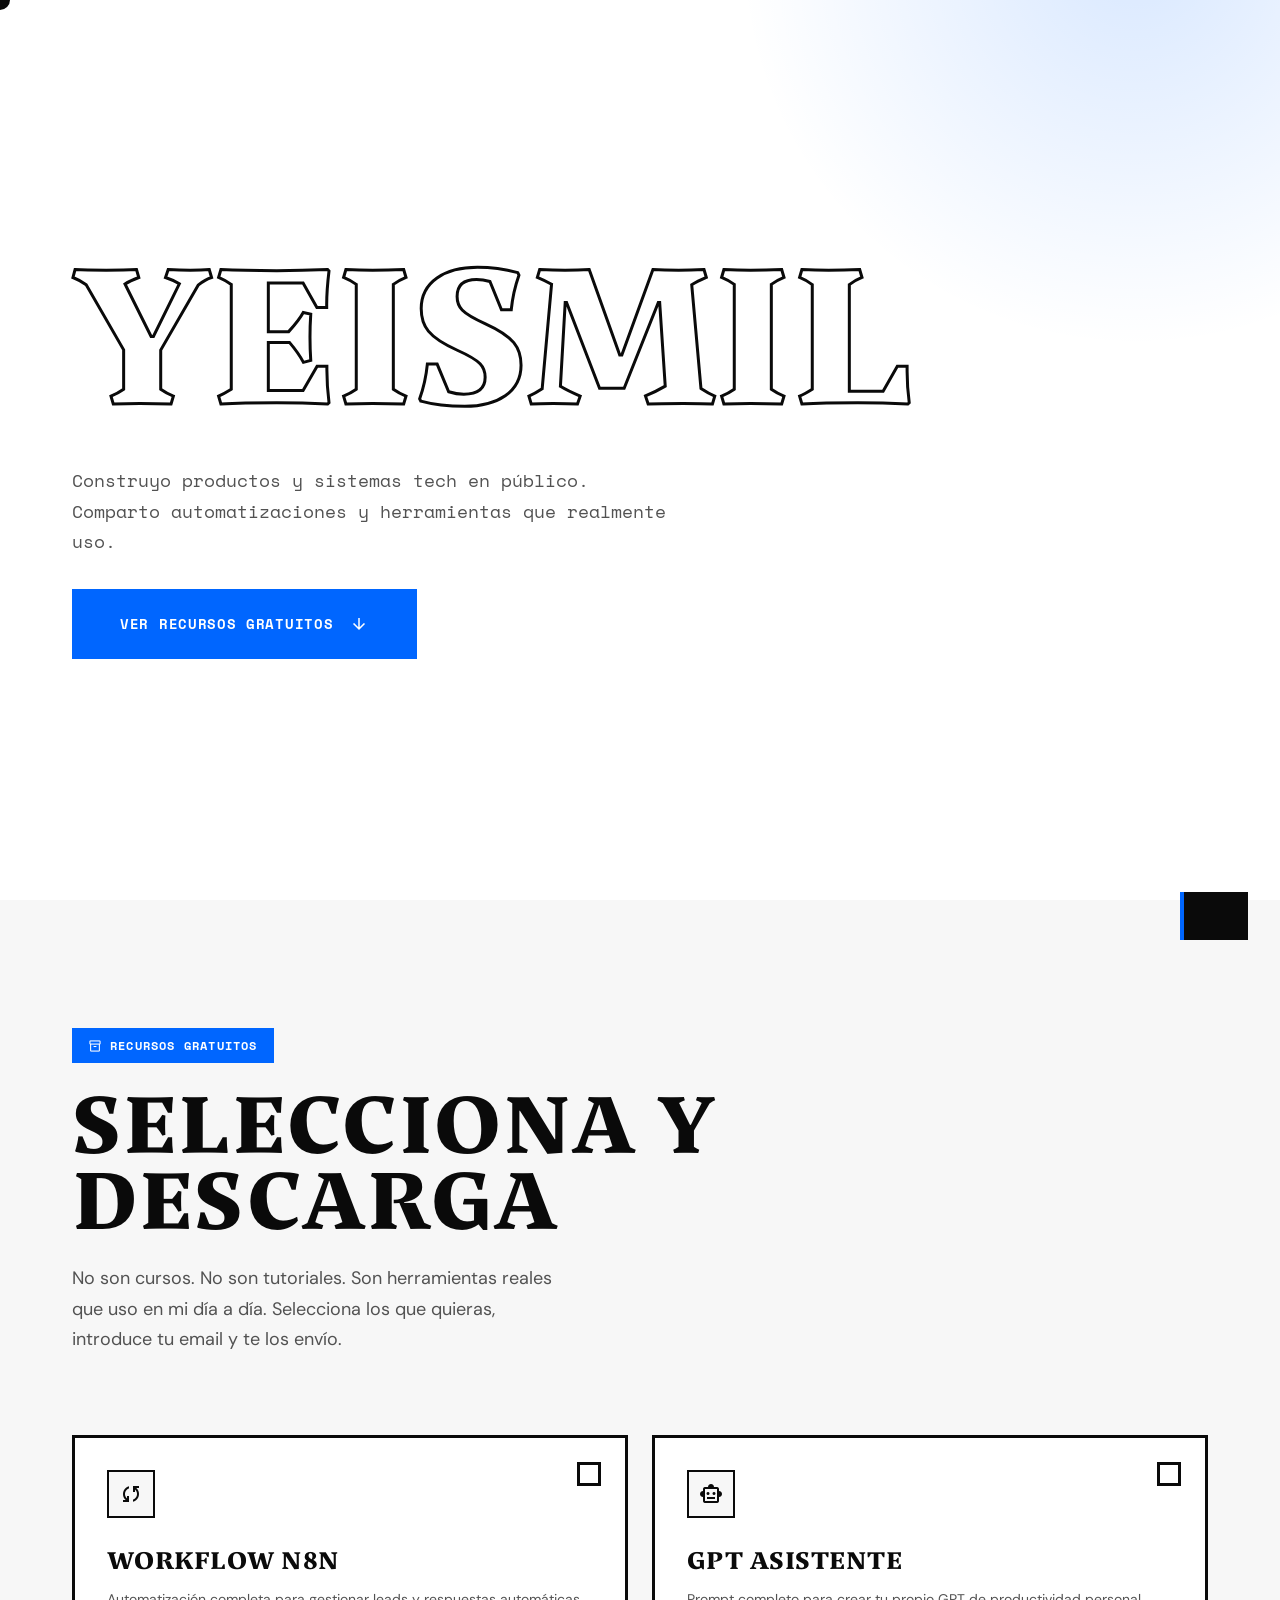
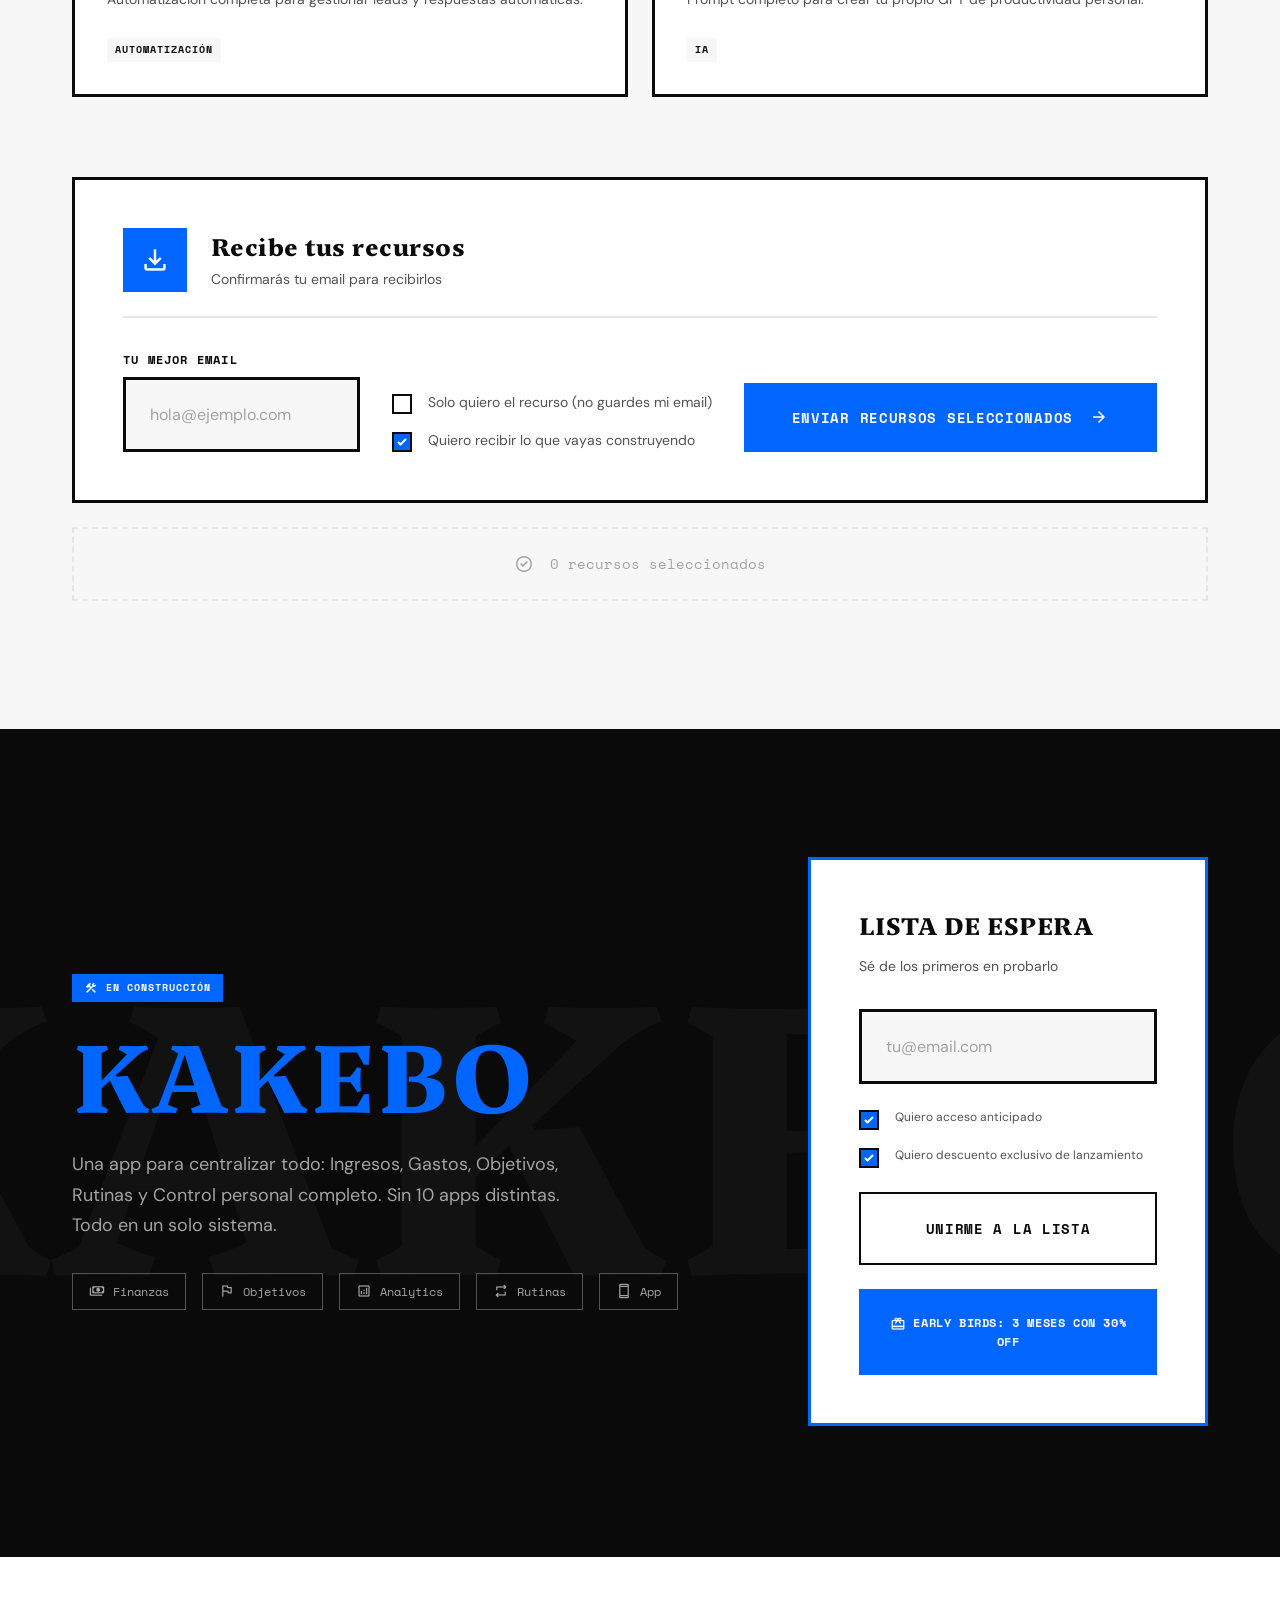
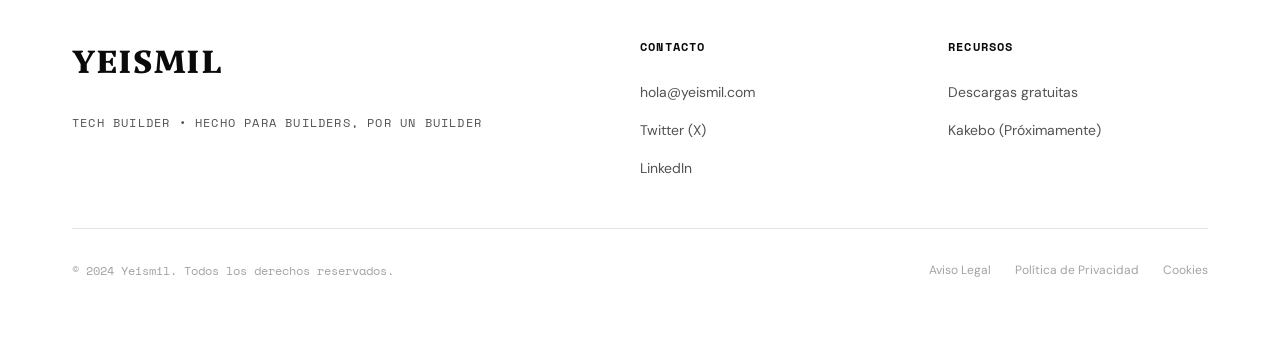
==== index.html @ dcdf9f1f "terminado?" ====
<!DOCTYPE html>
<html lang="es">
<head>
    <meta charset="UTF-8">
    <meta name="viewport" content="width=device-width, initial-scale=1.0">
    <meta name="description" content="YEISMIL - Tech Builder. Automatizaciones, herramientas y sistemas que realmente funcionan.">
    <meta name="author" content="Yeismil">
    
    <!-- Open Graph -->
    <meta property="og:title" content="YEISMIL | Tech Builder">
    <meta property="og:description" content="Construyo productos y sistemas tech en público. Recursos gratuitos y herramientas reales.">
    <meta property="og:type" content="website">
    
    <title>YEISMIL | Tech Builder</title>
    
    <!-- Favicon -->
    <link rel="icon" href="data:image/svg+xml,<svg xmlns='http://www.w3.org/2000/svg' viewBox='0 0 100 100'><text y='.9em' font-size='90'>⚡</text></svg>">
    
    <!-- Material Symbols -->
    <link rel="stylesheet" href="https://fonts.googleapis.com/css2?family=Material+Symbols+Outlined:opsz,wght,FILL,GRAD@20..48,100..700,0..1,-50..200">
    
    <!-- Styles -->
    <link rel="stylesheet" href="styles.css">
</head>
<body>
    <!-- Custom Cursor (Desktop only) -->
    <div class="cursor" id="cursor"></div>

    <main>
        <!-- ==========================================
             HERO SECTION
             ========================================== -->
        <section class="hero">
            <div class="container">
                <h1 class="title-outline">YEISMIL</h1>
                <p class="hero-subtitle">
                    Construyo productos y sistemas tech en público.<br>
                    Comparto automatizaciones y herramientas que realmente uso.
                </p>
                <a href="#recursos" class="btn-primary">
                    <span>Ver recursos gratuitos</span>
                    <span class="material-symbols-outlined">arrow_downward</span>
                </a>
            </div>
        </section>

        <!-- ==========================================
             RECURSOS + FORMULARIO UNIFICADO
             ========================================== -->
        <section class="resources-section" id="recursos">
            <div class="container">
                <header class="section-header">
                    <span class="section-tag">
                        <span class="material-symbols-outlined" style="font-size: 14px;">inventory_2</span>
                        Recursos gratuitos
                    </span>
                    <h2 class="section-title">SELECCIONA Y<br>DESCARGA</h2>
                    <p class="section-description">
                        No son cursos. No son tutoriales. Son herramientas reales que uso en mi día a día.
                        Selecciona los que quieras, introduce tu email y te los envío.
                    </p>
                </header>

                <!-- Formulario que envuelve todo -->
                <form id="main-form" action="TU_URL_SERVICIO_EMAIL" method="POST">
                    
                    <!-- Recursos seleccionados (hidden, se llena con JS) -->
                    <input type="hidden" name="selected_resources" id="selected-resources">

                    <!-- ==========================================
                         GRID DE RECURSOS
                         Para añadir un nuevo recurso, copia un resource-card
                         y cambia: data-resource-id, título, descripción y tag
                         ========================================== -->
                    <div class="resources-grid" id="resources-list">
                        
                        <!-- RECURSO 1: Automatización n8n -->
                        <article class="resource-card" data-resource-id="n8n-plantilla">
                            <div class="resource-checkbox">
                                <input type="checkbox" name="resource" value="n8n-plantilla" aria-label="Seleccionar Workflow n8n">
                            </div>
                            <div class="resource-icon">
                                <span class="material-symbols-outlined">sync</span>
                            </div>
                            <h3 class="resource-title">WORKFLOW N8N</h3>
                            <p class="resource-description">
                                Automatización completa para gestionar leads y respuestas automáticas.
                            </p>
                            <span class="resource-tag">Automatización</span>
                        </article>

                        <!-- RECURSO 2: GPT Personalizado -->
                        <article class="resource-card" data-resource-id="gpt-prompts">
                            <div class="resource-checkbox">
                                <input type="checkbox" name="resource" value="gpt-prompts" aria-label="Seleccionar GPT Asistente">
                            </div>
                            <div class="resource-icon">
                                <span class="material-symbols-outlined">smart_toy</span>
                            </div>
                            <h3 class="resource-title">GPT ASISTENTE</h3>
                            <p class="resource-description">
                                Prompt completo para crear tu propio GPT de productividad personal.
                            </p>
                            <span class="resource-tag">IA</span>
                        </article>

                        <!-- ==========================================
                             AÑADIR MÁS RECURSOS AQUÍ
                             Copia el bloque de arriba y cambia:
                             - data-resource-id (único)
                             - value del checkbox (igual que data-resource-id)
                             - Icono Material Symbols
                             - Título
                             - Descripción
                             - Tag
                             ========================================== -->

                    </div>

                    <!-- ==========================================
                         FORMULARIO DE EMAIL (integrado)
                         ========================================== -->
                    <div class="form-inline-container">
                        <div class="form-inline-box">
                            <div class="form-inline-header">
                                <span class="material-symbols-outlined">download</span>
                                <div>
                                    <h3 class="form-inline-title">Recibe tus recursos</h3>
                                    <p class="form-inline-subtitle">Confirmarás tu email para recibirlos</p>
                                </div>
                            </div>

                            <div class="form-inline-content">
                                <div class="form-inline-input-group">
                                    <label class="form-label" for="email">Tu mejor email</label>
                                    <input 
                                        type="email" 
                                        id="email" 
                                        name="email" 
                                        class="form-input" 
                                        placeholder="hola@ejemplo.com"
                                        required
                                        autocomplete="email"
                                    >
                                </div>

                                <div class="checkbox-group">
                                    <label class="checkbox-item">
                                        <input type="checkbox" name="only_resource" id="only-resource" value="true">
                                        <span>Solo quiero el recurso (no guardes mi email)</span>
                                    </label>
                                    <label class="checkbox-item">
                                        <input type="checkbox" name="subscribe_newsletter" id="subscribe-newsletter" value="true" checked>
                                        <span>Quiero recibir lo que vayas construyendo</span>
                                    </label>
                                </div>

                                <button type="submit" class="btn-primary" style="width: 100%;">
                                    <span>Enviar recursos seleccionados</span>
                                    <span class="material-symbols-outlined">arrow_forward</span>
                                </button>
                            </div>
                        </div>

                        <div class="selected-counter" id="selected-counter">
                            <span class="material-symbols-outlined">check_circle</span>
                            <span id="counter-text">0 recursos seleccionados</span>
                        </div>
                    </div>

                </form>
            </div>
        </section>

        <!-- ==========================================
             KAKEBO - LISTA DE ESPERA
             ========================================== -->
        <section class="kakebo-section" id="kakebo">
            <div class="container">
                <div class="kakebo-container">
                    <!-- Content -->
                    <div class="kakebo-content reveal">
                        <span class="kakebo-badge">
                            <span class="material-symbols-outlined" style="font-size: 14px;">construction</span>
                            En construcción
                        </span>
                        <h2 class="kakebo-title">KAKEBO</h2>
                        <p class="kakebo-description">
                            Una app para centralizar todo: Ingresos, Gastos, Objetivos, Rutinas 
                            y Control personal completo. Sin 10 apps distintas. Todo en un solo sistema.
                        </p>
                        <div class="kakebo-features">
                            <span class="feature-tag">
                                <span class="material-symbols-outlined">payments</span>
                                Finanzas
                            </span>
                            <span class="feature-tag">
                                <span class="material-symbols-outlined">flag</span>
                                Objetivos
                            </span>
                            <span class="feature-tag">
                                <span class="material-symbols-outlined">analytics</span>
                                Analytics
                            </span>
                            <span class="feature-tag">
                                <span class="material-symbols-outlined">repeat</span>
                                Rutinas
                            </span>
                            <span class="feature-tag">
                                <span class="material-symbols-outlined">smartphone</span>
                                App
                            </span>
                        </div>
                    </div>

                    <!-- Waitlist Form -->
                    <div class="kakebo-form-box reveal">
                        <h3 class="kakebo-form-title">LISTA DE ESPERA</h3>
                        <p class="kakebo-form-subtitle">
                            Sé de los primeros en probarlo
                        </p>

                        <form id="kakebo-form" action="TU_URL_SERVICIO_EMAIL" method="POST">
                            
                            <!-- Tag para identificar que es waitlist de Kakebo -->
                            <input type="hidden" name="source" value="kakebo_waitlist">
                            
                            <div class="form-group">
                                <input 
                                    type="email" 
                                    name="email" 
                                    class="form-input" 
                                    placeholder="tu@email.com"
                                    required
                                    autocomplete="email"
                                >
                            </div>

                            <div class="checkbox-group">
                                <label class="checkbox-item">
                                    <input type="checkbox" name="early_access" value="true" checked>
                                    <span style="font-size: 0.75rem;">Quiero acceso anticipado</span>
                                </label>
                                <label class="checkbox-item">
                                    <input type="checkbox" name="launch_discount" value="true" checked>
                                    <span style="font-size: 0.75rem;">Quiero descuento exclusivo de lanzamiento</span>
                                </label>
                            </div>

                            <button type="submit" class="btn-secondary" style="width: 100%;">
                                Unirme a la lista
                            </button>
                        </form>

                        <div class="kakebo-offer">
                            <p class="kakebo-offer-text">
                                <span class="material-symbols-outlined" style="font-size: 16px; vertical-align: middle;">redeem</span>
                                Early birds: 3 meses con 30% OFF
                            </p>
                        </div>
                    </div>
                </div>
            </div>
        </section>
    </main>

    <!-- ==========================================
         FOOTER
         ========================================== -->
    <footer class="footer" id="contacto">
        <div class="container">
            <div class="footer-content">
                <!-- Brand -->
                <div>
                    <p class="footer-brand">YEISMIL</p>
                    <p class="footer-tagline">Tech Builder • Hecho para builders, por un builder</p>
                </div>

                <!-- Links -->
                <div>
                    <p class="footer-title">Contacto</p>
                    <div class="footer-links">
                        <a href="mailto:hola@yeismil.com" class="footer-link">hola@yeismil.com</a>
                        <a href="https://twitter.com/yeismil" target="_blank" rel="noopener" class="footer-link">Twitter (X)</a>
                        <a href="https://linkedin.com/in/yeismil" target="_blank" rel="noopener" class="footer-link">LinkedIn</a>
                    </div>
                </div>

                <!-- Resources -->
                <div>
                    <p class="footer-title">Recursos</p>
                    <div class="footer-links">
                        <a href="#recursos" class="footer-link">Descargas gratuitas</a>
                        <a href="#kakebo" class="footer-link">Kakebo (Próximamente)</a>
                    </div>
                </div>
            </div>

            <div class="footer-bottom">
                <p class="footer-copyright">
                    © 2024 Yeismil. Todos los derechos reservados.
                </p>
                <div class="footer-legal">
                    <a href="/aviso-legal.html">Aviso Legal</a>
                    <a href="/privacidad.html">Política de Privacidad</a>
                    <a href="/cookies.html">Cookies</a>
                </div>
            </div>
        </div>
    </footer>

    <!-- Toast Notification -->
    <div class="toast" id="toast"></div>

    <!-- ==========================================
         JAVASCRIPT
         ========================================== -->
    <script>
        // ==========================================
        // CONFIGURACIÓN - CAMBIAR ESTOS VALORES
        // ==========================================
        const CONFIG = {
            API_ENDPOINT: 'https://yeismil-api.yeismil18.workers.dev',
            NEWSLETTER_LIST_ID: 3,
            KAKEBO_LIST_ID: 4,
            RESOURCES: {
                'n8n-plantilla': {
                    name: 'Plantilla n8n',
                    url: 'URL_DE_TU_ARCHIVO'
                },
                'gpt-prompts': {
                    name: 'Prompts GPT',
                    url: 'URL_DE_TU_ARCHIVO'
                }
            }
        };

        // ==========================================
        // Custom Cursor
        // ==========================================
        const cursor = document.getElementById('cursor');
        
        if (window.matchMedia('(hover: hover)').matches && cursor) {
            document.addEventListener('mousemove', (e) => {
                cursor.style.left = e.clientX + 'px';
                cursor.style.top = e.clientY + 'px';
            });

            document.querySelectorAll('a, button, input, .hoverable, .resource-card').forEach(el => {
                el.addEventListener('mouseenter', () => cursor.classList.add('hover'));
                el.addEventListener('mouseleave', () => cursor.classList.remove('hover'));
            });
        }

        // ==========================================
        // Scroll Reveal Animation
        // ==========================================
        const revealElements = document.querySelectorAll('.reveal');
        
        const revealOnScroll = () => {
            revealElements.forEach(el => {
                const elementTop = el.getBoundingClientRect().top;
                const windowHeight = window.innerHeight;
                
                if (elementTop < windowHeight - 100) {
                    el.classList.add('active');
                }
            });
        };

        window.addEventListener('scroll', revealOnScroll);
        window.addEventListener('load', revealOnScroll);

        // ==========================================
        // Resource Selection Logic
        // ==========================================
        const resourceCheckboxes = document.querySelectorAll('.resource-card input[type="checkbox"]');
        const selectedResourcesInput = document.getElementById('selected-resources');
        const counterText = document.getElementById('counter-text');
        const selectedCounter = document.getElementById('selected-counter');
        
        const updateSelectedResources = () => {
            const selected = [];
            resourceCheckboxes.forEach(cb => {
                const card = cb.closest('.resource-card');
                if (cb.checked) {
                    selected.push(cb.value);
                    card.classList.add('selected');
                } else {
                    card.classList.remove('selected');
                }
            });
            selectedResourcesInput.value = selected.join(',');
            
            const count = selected.length;
            counterText.textContent = count === 0 
                ? '0 recursos seleccionados' 
                : count === 1 
                    ? '1 recurso seleccionado' 
                    : `${count} recursos seleccionados`;
            
            if (count > 0) {
                selectedCounter.classList.add('active');
            } else {
                selectedCounter.classList.remove('active');
            }
        };

        resourceCheckboxes.forEach(cb => {
            cb.addEventListener('change', updateSelectedResources);
        });

        document.querySelectorAll('.resource-card').forEach(card => {
            card.addEventListener('click', (e) => {
                if (e.target.type === 'checkbox') return;
                const checkbox = card.querySelector('input[type="checkbox"]');
                checkbox.checked = !checkbox.checked;
                updateSelectedResources();
            });
        });

        // ==========================================
        // Form Subscription Logic
        // ==========================================
        const onlyResourceCheckbox = document.getElementById('only-resource');
        const subscribeCheckbox = document.getElementById('subscribe-newsletter');

        onlyResourceCheckbox?.addEventListener('change', () => {
            if (onlyResourceCheckbox.checked) {
                subscribeCheckbox.checked = false;
            }
        });

        subscribeCheckbox?.addEventListener('change', () => {
            if (subscribeCheckbox.checked) {
                onlyResourceCheckbox.checked = false;
            }
        });

        // ==========================================
        // Toast Notifications
        // ==========================================
        const toast = document.getElementById('toast');
        
        const showToast = (message, type = 'default') => {
            toast.textContent = message;
            toast.className = `toast ${type} show`;
            setTimeout(() => toast.classList.remove('show'), 4000);
        };

        // ==========================================
        // API Call Helper
        // ==========================================
        async function subscribeToBrevo(data) {
            const response = await fetch(CONFIG.API_ENDPOINT, {
                method: 'POST',
                headers: {
                    'Content-Type': 'application/json',
                },
                body: JSON.stringify(data)
            });
            
            if (!response.ok) {
                const error = await response.json();
                throw new Error(error.message || 'Error al suscribirse');
            }
            
            return response.json();
        }

        // ==========================================
        // Main Form Submission (Recursos)
        // ==========================================
        document.getElementById('main-form')?.addEventListener('submit', async (e) => {
            e.preventDefault();
            
            const form = e.target;
            const submitBtn = form.querySelector('button[type="submit"]');
            const email = form.querySelector('#email').value;
            const onlyResource = document.getElementById('only-resource').checked;
            const subscribeNewsletter = document.getElementById('subscribe-newsletter').checked;
            
            updateSelectedResources();
            
            if (!selectedResourcesInput.value) {
                showToast('Selecciona al menos un recurso', 'error');
                return;
            }

            submitBtn.classList.add('btn-loading');

            try {
                // Preparar datos de recursos seleccionados
                const selectedIds = selectedResourcesInput.value.split(',');
                const resources = selectedIds.map(id => ({
                    id,
                    name: CONFIG.RESOURCES[id]?.name || id,
                    url: CONFIG.RESOURCES[id]?.url || '#'
                }));

                // Enviar al backend
                await subscribeToBrevo({
                    email,
                    type: 'resources',
                    resources,
                    subscribeNewsletter: subscribeNewsletter && !onlyResource,
                    listId: subscribeNewsletter ? CONFIG.NEWSLETTER_LIST_ID : null
                });

                showToast('¡Revisa tu email para confirmar!', 'success');
                form.reset();
                document.querySelectorAll('.resource-card').forEach(c => c.classList.remove('selected'));
                updateSelectedResources();
                
            } catch (error) {
                console.error('Error:', error);
                showToast(error.message || 'Error al enviar. Inténtalo de nuevo.', 'error');
            } finally {
                submitBtn.classList.remove('btn-loading');
            }
        });

        // ==========================================
        // Kakebo Form Submission (Waitlist)
        // ==========================================
        document.getElementById('kakebo-form')?.addEventListener('submit', async (e) => {
            e.preventDefault();
            
            const form = e.target;
            const submitBtn = form.querySelector('button[type="submit"]');
            const email = form.querySelector('input[type="email"]').value;
            const earlyAccess = form.querySelector('[name="early_access"]').checked;
            const launchDiscount = form.querySelector('[name="launch_discount"]').checked;
            
            submitBtn.classList.add('btn-loading');

            try {
                await subscribeToBrevo({
                    email,
                    type: 'kakebo_waitlist',
                    listId: CONFIG.KAKEBO_LIST_ID,
                    attributes: {
                        EARLY_ACCESS: earlyAccess,
                        LAUNCH_DISCOUNT: launchDiscount
                    }
                });

                showToast('¡Estás en la lista! Te avisaremos.', 'success');
                form.reset();
                
            } catch (error) {
                console.error('Error:', error);
                showToast(error.message || 'Error al enviar. Inténtalo de nuevo.', 'error');
            } finally {
                submitBtn.classList.remove('btn-loading');
            }
        });

        // ==========================================
        // Smooth scroll for anchor links
        // ==========================================
        document.querySelectorAll('a[href^="#"]').forEach(anchor => {
            anchor.addEventListener('click', function (e) {
                e.preventDefault();
                const target = document.querySelector(this.getAttribute('href'));
                if (target) {
                    target.scrollIntoView({
                        behavior: 'smooth',
                        block: 'start'
                    });
                }
            });
        });
    </script>
</body>
</html>
---- styles.css ----
/* ============================================
   YEISMIL - Landing Page Styles
   Estilo: Brutalist Editorial con toques modernos
   ============================================ */

/* Google Fonts Import (para mono y body) */
@import url('https://fonts.googleapis.com/css2?family=Space+Mono:wght@400;700&family=DM+Sans:wght@400;500;600;700&display=swap');

/* Neco Font - Display */
@import url('neco.css');

/* ============================================
   CSS Variables
   ============================================ */
:root {
    /* Colors - Azul Eléctrico */
    --color-primary: #0066FF;
    --color-primary-dark: #0052CC;
    --color-primary-light: #3385FF;
    --color-black: #0a0a0a;
    --color-white: #ffffff;
    --color-gray-100: #f7f7f7;
    --color-gray-200: #e5e5e5;
    --color-gray-400: #a3a3a3;
    --color-gray-600: #525252;
    --color-gray-800: #262626;
    
    /* Typography */
    --font-display: 'Neco-Black', 'Neco-Variable', sans-serif;
    --font-mono: 'Space Mono', monospace;
    --font-body: 'DM Sans', sans-serif;
    
    /* Spacing - Mobile First */
    --space-xs: 0.5rem;
    --space-sm: 0.75rem;
    --space-md: 1rem;
    --space-lg: 1.5rem;
    --space-xl: 2rem;
    --space-2xl: 3rem;
    --space-3xl: 4rem;
    
    /* Transitions */
    --transition-fast: 150ms ease;
    --transition-base: 300ms cubic-bezier(0.4, 0, 0.2, 1);
    --transition-slow: 500ms cubic-bezier(0.4, 0, 0.2, 1);
}

/* Spacing aumentado en desktop */
@media (min-width: 768px) {
    :root {
        --space-sm: 1rem;
        --space-md: 1.5rem;
        --space-lg: 2rem;
        --space-xl: 3rem;
        --space-2xl: 5rem;
        --space-3xl: 8rem;
    }
}

/* ============================================
   Reset & Base
   ============================================ */
*, *::before, *::after {
    box-sizing: border-box;
    margin: 0;
    padding: 0;
}

html {
    scroll-behavior: smooth;
    font-size: 16px;
}

body {
    font-family: var(--font-body);
    background-color: var(--color-white);
    color: var(--color-black);
    line-height: 1.6;
    overflow-x: hidden;
    -webkit-font-smoothing: antialiased;
    -moz-osx-font-smoothing: grayscale;
}

::selection {
    background-color: var(--color-primary);
    color: var(--color-white);
}

a {
    color: inherit;
    text-decoration: none;
}

img {
    max-width: 100%;
    height: auto;
    display: block;
}

/* ============================================
   Utility Classes
   ============================================ */
.container {
    width: 100%;
    max-width: 1200px;
    margin: 0 auto;
    padding: 0 var(--space-md);
}

@media (min-width: 768px) {
    .container {
        padding: 0 var(--space-lg);
    }
}

.sr-only {
    position: absolute;
    width: 1px;
    height: 1px;
    padding: 0;
    margin: -1px;
    overflow: hidden;
    clip: rect(0, 0, 0, 0);
    border: 0;
}

/* ============================================
   Custom Cursor (Desktop only)
   ============================================ */
@media (hover: hover) and (min-width: 1024px) {
    body {
        cursor: none;
    }
    
    .cursor {
        position: fixed;
        width: 20px;
        height: 20px;
        background-color: var(--color-black);
        border-radius: 50%;
        pointer-events: none;
        z-index: 9999;
        transition: transform 0.1s ease, background-color 0.15s ease, width 0.15s ease, height 0.15s ease;
        transform: translate(-50%, -50%);
    }
    
    .cursor.hover {
        width: 40px;
        height: 40px;
        background-color: var(--color-primary);
        opacity: 0.8;
    }
    
    a, button, input, .hoverable, .resource-card {
        cursor: none;
    }
}

/* Ocultar cursor en móvil/tablet */
@media (hover: none), (max-width: 1023px) {
    .cursor {
        display: none !important;
    }
}

/* ============================================
   Animations Keyframes
   ============================================ */
@keyframes fadeInUp {
    from {
        opacity: 0;
        transform: translateY(30px);
    }
    to {
        opacity: 1;
        transform: translateY(0);
    }
}

@keyframes float {
    0%, 100% { transform: translateY(0); }
    50% { transform: translateY(-10px); }
}

@keyframes pulse {
    0%, 100% { opacity: 1; }
    50% { opacity: 0.6; }
}

@keyframes glitch {
    0%, 100% { transform: translate(0); }
    20% { transform: translate(-2px, 2px); }
    40% { transform: translate(-2px, -2px); }
    60% { transform: translate(2px, 2px); }
    80% { transform: translate(2px, -2px); }
}

@keyframes rotate {
    from { transform: rotate(0deg); }
    to { transform: rotate(360deg); }
}

/* ============================================
   Hero Section
   ============================================ */
.hero {
    min-height: 100vh;
    min-height: 100dvh;
    display: flex;
    flex-direction: column;
    justify-content: center;
    position: relative;
    padding: var(--space-xl) 0;
    overflow: hidden;
}

/* Background decorative elements */
.hero::before {
    content: '';
    position: absolute;
    top: -30%;
    right: -30%;
    width: 500px;
    height: 500px;
    background: radial-gradient(circle, var(--color-primary) 0%, transparent 70%);
    opacity: 0.1;
    animation: float 8s ease-in-out infinite;
    pointer-events: none;
}

@media (min-width: 768px) {
    .hero::before {
        top: -50%;
        right: -20%;
        width: 800px;
        height: 800px;
        opacity: 0.15;
    }
}


/* Outline Text Effect for Title */
.title-outline {
    font-family: var(--font-display);
    font-size: clamp(3rem, 15vw, 12rem);
    font-weight: 900;
    line-height: 1;
    letter-spacing: -0.02em;
    color: transparent;
    -webkit-text-stroke: 2px var(--color-black);
    text-stroke: 2px var(--color-black);
    position: relative;
    animation: fadeInUp 0.8s cubic-bezier(0.4, 0, 0.2, 1) forwards;
    transition: all var(--transition-slow);
}

@media (min-width: 768px) {
    .title-outline {
        -webkit-text-stroke-width: 3px;
    }
}

@media (hover: hover) {
    .title-outline:hover {
        -webkit-text-stroke-color: var(--color-primary);
        text-stroke-color: var(--color-primary);
    }
}

/* Subtitle */
.hero-subtitle {
    font-family: var(--font-mono);
    font-size: 0.875rem;
    color: var(--color-gray-600);
    margin-top: var(--space-lg);
    max-width: 100%;
    animation: fadeInUp 0.8s cubic-bezier(0.4, 0, 0.2, 1) 0.15s forwards;
    opacity: 0;
    line-height: 1.7;
}

@media (min-width: 768px) {
    .hero-subtitle {
        font-size: 1rem;
        max-width: 550px;
    }
}

@media (min-width: 1024px) {
    .hero-subtitle {
        font-size: 1.125rem;
        max-width: 600px;
    }
}

/* ============================================
   Buttons
   ============================================ */
.btn-primary {
    display: inline-flex;
    align-items: center;
    justify-content: center;
    gap: var(--space-sm);
    padding: var(--space-md) var(--space-lg);
    background-color: var(--color-primary);
    color: var(--color-white);
    font-family: var(--font-mono);
    font-size: 0.75rem;
    font-weight: 700;
    text-transform: uppercase;
    letter-spacing: 0.05em;
    border: none;
    position: relative;
    overflow: hidden;
    transition: all var(--transition-base);
    animation: fadeInUp 0.8s cubic-bezier(0.4, 0, 0.2, 1) 0.3s forwards;
    opacity: 0;
    margin-top: var(--space-lg);
    width: 100%;
    text-align: center;
}

@media (min-width: 480px) {
    .btn-primary {
        width: auto;
        padding: var(--space-md) var(--space-xl);
        font-size: 0.875rem;
    }
}

.btn-primary .material-symbols-outlined {
    font-size: 1.25rem;
    transition: transform var(--transition-base);
}

.btn-primary:hover .material-symbols-outlined {
    transform: translateY(3px);
}

.btn-primary:hover {
    background-color: var(--color-primary-dark);
    transform: translateY(-2px);
}

.btn-primary:active {
    transform: translateY(0) scale(0.98);
}

/* Secondary Button */
.btn-secondary {
    display: inline-flex;
    align-items: center;
    justify-content: center;
    gap: var(--space-xs);
    padding: var(--space-md) var(--space-lg);
    background-color: transparent;
    color: var(--color-black);
    font-family: var(--font-mono);
    font-size: 0.75rem;
    font-weight: 700;
    text-transform: uppercase;
    letter-spacing: 0.05em;
    border: 2px solid var(--color-black);
    position: relative;
    overflow: hidden;
    transition: all var(--transition-base);
    width: 100%;
}

@media (min-width: 480px) {
    .btn-secondary {
        font-size: 0.875rem;
    }
}

.btn-secondary:hover {
    background-color: var(--color-black);
    color: var(--color-white);
}

.btn-secondary:active {
    transform: scale(0.98);
}

/* ============================================
   Resources Section
   ============================================ */
.resources-section {
    padding: var(--space-2xl) 0;
    background-color: var(--color-gray-100);
    position: relative;
}

@media (min-width: 768px) {
    .resources-section {
        padding: var(--space-3xl) 0;
    }
}

.section-header {
    margin-bottom: var(--space-xl);
}

@media (min-width: 768px) {
    .section-header {
        margin-bottom: var(--space-2xl);
    }
}

.section-tag {
    display: inline-flex;
    align-items: center;
    gap: var(--space-xs);
    padding: 6px 12px;
    background-color: var(--color-primary);
    color: var(--color-white);
    font-family: var(--font-mono);
    font-size: 0.625rem;
    font-weight: 700;
    text-transform: uppercase;
    letter-spacing: 0.1em;
    margin-bottom: var(--space-md);
}

@media (min-width: 768px) {
    .section-tag {
        font-size: 0.75rem;
        padding: 8px 16px;
    }
}

.section-title {
    font-family: var(--font-display);
    font-size: clamp(2rem, 8vw, 5rem);
    line-height: 0.95;
    letter-spacing: 0.02em;
}

.section-description {
    font-family: var(--font-body);
    font-size: 0.9375rem;
    color: var(--color-gray-600);
    max-width: 100%;
    margin-top: var(--space-md);
    line-height: 1.7;
}

@media (min-width: 768px) {
    .section-description {
        font-size: 1.125rem;
        max-width: 500px;
    }
}

/* Resources Grid */
.resources-grid {
    display: grid;
    grid-template-columns: 1fr;
    gap: var(--space-md);
}

@media (min-width: 480px) {
    .resources-grid {
        grid-template-columns: repeat(2, 1fr);
    }
}

@media (min-width: 1024px) {
    .resources-grid {
        grid-template-columns: repeat(2, 1fr);
    }
}

/* Resource Card */
.resource-card {
    background-color: var(--color-white);
    border: 2px solid var(--color-black);
    padding: var(--space-lg);
    position: relative;
    transition: all var(--transition-base);
    cursor: pointer;
}

@media (min-width: 768px) {
    .resource-card {
        border-width: 3px;
    }
}

.resource-card::before {
    content: '';
    position: absolute;
    top: 6px;
    left: 6px;
    right: -6px;
    bottom: -6px;
    background-color: var(--color-primary);
    z-index: -1;
    transition: all var(--transition-base);
}

@media (min-width: 768px) {
    .resource-card::before {
        top: 8px;
        left: 8px;
        right: -8px;
        bottom: -8px;
    }
}

.resource-card:hover {
    transform: translate(-3px, -3px);
}

@media (min-width: 768px) {
    .resource-card:hover {
        transform: translate(-4px, -4px);
    }
    
    .resource-card:hover::before {
        top: 12px;
        left: 12px;
    }
}

.resource-icon {
    width: 40px;
    height: 40px;
    display: flex;
    align-items: center;
    justify-content: center;
    background-color: var(--color-gray-100);
    border: 2px solid var(--color-black);
    margin-bottom: var(--space-md);
    transition: all var(--transition-base);
}

@media (min-width: 768px) {
    .resource-icon {
        width: 48px;
        height: 48px;
    }
}

.resource-icon .material-symbols-outlined {
    font-size: 1.25rem;
    color: var(--color-black);
}

@media (min-width: 768px) {
    .resource-icon .material-symbols-outlined {
        font-size: 1.5rem;
    }
}

.resource-title {
    font-family: var(--font-display);
    font-size: 1.25rem;
    margin-bottom: var(--space-xs);
    letter-spacing: 0.02em;
}

@media (min-width: 768px) {
    .resource-title {
        font-size: 1.5rem;
    }
}

.resource-description {
    font-size: 0.8125rem;
    color: var(--color-gray-600);
    margin-bottom: var(--space-md);
    line-height: 1.6;
}

@media (min-width: 768px) {
    .resource-description {
        font-size: 0.875rem;
    }
}

.resource-tag {
    display: inline-block;
    padding: 4px 8px;
    background-color: var(--color-gray-100);
    font-family: var(--font-mono);
    font-size: 0.5625rem;
    font-weight: 700;
    text-transform: uppercase;
    letter-spacing: 0.1em;
}

@media (min-width: 768px) {
    .resource-tag {
        font-size: 0.625rem;
    }
}

.resource-checkbox {
    position: absolute;
    top: var(--space-sm);
    right: var(--space-sm);
}

@media (min-width: 768px) {
    .resource-checkbox {
        top: var(--space-md);
        right: var(--space-md);
    }
}

.resource-checkbox input[type="checkbox"] {
    width: 22px;
    height: 22px;
    appearance: none;
    background-color: var(--color-white);
    border: 2px solid var(--color-black);
    cursor: pointer;
    transition: all var(--transition-fast);
}

@media (min-width: 768px) {
    .resource-checkbox input[type="checkbox"] {
        width: 24px;
        height: 24px;
        border-width: 3px;
    }
}

.resource-checkbox input[type="checkbox"]:checked {
    background-color: var(--color-primary);
    background-image: url("data:image/svg+xml,%3csvg viewBox='0 0 16 16' fill='white' xmlns='http://www.w3.org/2000/svg'%3e%3cpath d='M12.207 4.793a1 1 0 010 1.414l-5 5a1 1 0 01-1.414 0l-2-2a1 1 0 011.414-1.414L6.5 9.086l4.293-4.293a1 1 0 011.414 0z'/%3e%3c/svg%3e");
}

/* Resource Card Selected State */
.resource-card.selected {
    border-color: var(--color-primary);
    transform: translate(-3px, -3px);
}

@media (min-width: 768px) {
    .resource-card.selected {
        transform: translate(-4px, -4px);
    }
}

.resource-card.selected::before {
    background-color: var(--color-black);
}

.resource-card.selected .resource-icon {
    background-color: var(--color-primary);
}

.resource-card.selected .resource-icon .material-symbols-outlined {
    color: var(--color-white);
}

/* ============================================
   Form Section (Integrado con recursos)
   ============================================ */
.form-inline-container {
    margin-top: var(--space-xl);
    display: flex;
    flex-direction: column;
    gap: var(--space-md);
}

@media (min-width: 768px) {
    .form-inline-container {
        margin-top: var(--space-2xl);
    }
}

.form-inline-box {
    background-color: var(--color-white);
    border: 2px solid var(--color-black);
    padding: var(--space-lg);
    position: relative;
}

@media (min-width: 768px) {
    .form-inline-box {
        border-width: 3px;
        padding: var(--space-xl);
    }
}

.form-inline-box::before {
    content: '';
    position: absolute;
    top: 6px;
    left: 6px;
    right: -6px;
    bottom: -6px;
    background-color: var(--color-primary);
    z-index: -1;
}

@media (min-width: 768px) {
    .form-inline-box::before {
        top: 8px;
        left: 8px;
        right: -8px;
        bottom: -8px;
    }
}

.form-inline-header {
    display: flex;
    align-items: center;
    gap: var(--space-md);
    margin-bottom: var(--space-lg);
    padding-bottom: var(--space-md);
    border-bottom: 2px solid var(--color-gray-200);
}

.form-inline-header > .material-symbols-outlined {
    font-size: 1.5rem;
    color: var(--color-white);
    background: var(--color-primary);
    padding: 10px;
    flex-shrink: 0;
}

@media (min-width: 768px) {
    .form-inline-header > .material-symbols-outlined {
        font-size: 2rem;
        padding: var(--space-sm);
    }
}

.form-inline-title {
    font-family: var(--font-display);
    font-size: 1.25rem;
    letter-spacing: 0.02em;
    margin: 0;
}

@media (min-width: 768px) {
    .form-inline-title {
        font-size: 1.5rem;
    }
}

.form-inline-subtitle {
    font-size: 0.75rem;
    color: var(--color-gray-600);
    margin: 0;
}

@media (min-width: 768px) {
    .form-inline-subtitle {
        font-size: 0.875rem;
    }
}

.form-inline-content {
    display: flex;
    flex-direction: column;
    gap: var(--space-md);
}

@media (min-width: 768px) {
    .form-inline-content {
        display: grid;
        grid-template-columns: 1fr auto auto;
        align-items: end;
        gap: var(--space-lg);
    }
    
    .form-inline-content .checkbox-group {
        margin: 0;
    }
    
    .form-inline-content .btn-primary {
        margin-top: 0;
        width: auto;
        white-space: nowrap;
        animation: none;
        opacity: 1;
    }
}

.form-inline-input-group {
    flex: 1;
}

/* Form Elements */
.form-group {
    margin-bottom: var(--space-md);
}

.form-label {
    display: block;
    font-family: var(--font-mono);
    font-size: 0.6875rem;
    font-weight: 700;
    text-transform: uppercase;
    letter-spacing: 0.1em;
    margin-bottom: var(--space-xs);
}

@media (min-width: 768px) {
    .form-label {
        font-size: 0.75rem;
    }
}

.form-input {
    width: 100%;
    padding: 14px var(--space-md);
    background-color: var(--color-gray-100);
    border: 2px solid var(--color-black);
    font-family: var(--font-body);
    font-size: 1rem;
    transition: all var(--transition-fast);
}

@media (min-width: 768px) {
    .form-input {
        padding: var(--space-md);
        border-width: 3px;
    }
}

.form-input:focus {
    outline: none;
    border-color: var(--color-primary);
    background-color: var(--color-white);
}

.form-input::placeholder {
    color: var(--color-gray-400);
}

/* Selected Counter */
.selected-counter {
    display: flex;
    align-items: center;
    justify-content: center;
    gap: var(--space-sm);
    padding: var(--space-md);
    background-color: var(--color-gray-100);
    border: 2px dashed var(--color-gray-200);
    font-family: var(--font-mono);
    font-size: 0.75rem;
    color: var(--color-gray-400);
    transition: all var(--transition-base);
}

@media (min-width: 768px) {
    .selected-counter {
        font-size: 0.875rem;
    }
}

.selected-counter.active {
    background-color: var(--color-primary);
    border-color: var(--color-primary);
    border-style: solid;
    color: var(--color-white);
}

.selected-counter .material-symbols-outlined {
    font-size: 1.125rem;
}

@media (min-width: 768px) {
    .selected-counter .material-symbols-outlined {
        font-size: 1.25rem;
    }
}

/* Custom Checkbox */
.checkbox-group {
    display: flex;
    flex-direction: column;
    gap: var(--space-sm);
    margin: var(--space-md) 0;
}

.checkbox-item {
    display: flex;
    align-items: flex-start;
    gap: var(--space-sm);
    cursor: pointer;
}

.checkbox-item input[type="checkbox"] {
    flex-shrink: 0;
    width: 18px;
    height: 18px;
    appearance: none;
    background-color: var(--color-white);
    border: 2px solid var(--color-black);
    cursor: pointer;
    transition: all var(--transition-fast);
    margin-top: 2px;
}

@media (min-width: 768px) {
    .checkbox-item input[type="checkbox"] {
        width: 20px;
        height: 20px;
    }
}

.checkbox-item input[type="checkbox"]:checked {
    background-color: var(--color-primary);
    background-image: url("data:image/svg+xml,%3csvg viewBox='0 0 16 16' fill='white' xmlns='http://www.w3.org/2000/svg'%3e%3cpath d='M12.207 4.793a1 1 0 010 1.414l-5 5a1 1 0 01-1.414 0l-2-2a1 1 0 011.414-1.414L6.5 9.086l4.293-4.293a1 1 0 011.414 0z'/%3e%3c/svg%3e");
}

.checkbox-item span {
    font-size: 0.8125rem;
    color: var(--color-gray-600);
    line-height: 1.5;
}

@media (min-width: 768px) {
    .checkbox-item span {
        font-size: 0.875rem;
    }
}

.checkbox-item:hover span {
    color: var(--color-black);
}

/* ============================================
   Kakebo Section
   ============================================ */
.kakebo-section {
    padding: var(--space-2xl) 0;
    background-color: var(--color-black);
    color: var(--color-white);
    position: relative;
    overflow: hidden;
}

@media (min-width: 768px) {
    .kakebo-section {
        padding: var(--space-3xl) 0;
    }
}

.kakebo-section::before {
    content: 'KAKEBO';
    position: absolute;
    top: 50%;
    left: 50%;
    transform: translate(-50%, -50%);
    font-family: var(--font-display);
    font-size: clamp(6rem, 30vw, 30rem);
    color: var(--color-gray-800);
    opacity: 0.3;
    pointer-events: none;
    white-space: nowrap;
}

.kakebo-container {
    display: flex;
    flex-direction: column;
    gap: var(--space-xl);
    position: relative;
    z-index: 1;
}

@media (min-width: 768px) {
    .kakebo-container {
        display: grid;
        grid-template-columns: 1fr 360px;
        gap: var(--space-2xl);
        align-items: center;
    }
}

@media (min-width: 1024px) {
    .kakebo-container {
        grid-template-columns: 1fr 400px;
    }
}

.kakebo-content {
    position: relative;
}

.kakebo-badge {
    display: inline-flex;
    align-items: center;
    gap: var(--space-xs);
    padding: 6px 12px;
    background-color: var(--color-primary);
    color: var(--color-white);
    font-family: var(--font-mono);
    font-size: 0.5625rem;
    font-weight: 700;
    text-transform: uppercase;
    letter-spacing: 0.1em;
    margin-bottom: var(--space-lg);
    animation: pulse 2s ease-in-out infinite;
}

@media (min-width: 768px) {
    .kakebo-badge {
        font-size: 0.625rem;
    }
}

.kakebo-title {
    font-family: var(--font-display);
    font-size: clamp(2.5rem, 10vw, 6rem);
    line-height: 0.95;
    letter-spacing: 0.02em;
    color: var(--color-primary);
    margin-bottom: var(--space-md);
}

.kakebo-description {
    font-size: 0.9375rem;
    color: var(--color-gray-400);
    max-width: 100%;
    margin-bottom: var(--space-lg);
    line-height: 1.7;
}

@media (min-width: 768px) {
    .kakebo-description {
        font-size: 1.125rem;
        max-width: 500px;
    }
}

.kakebo-features {
    display: flex;
    flex-wrap: wrap;
    gap: var(--space-xs);
}

@media (min-width: 768px) {
    .kakebo-features {
        gap: var(--space-sm);
    }
}

.feature-tag {
    display: inline-flex;
    align-items: center;
    gap: 4px;
    padding: 6px 10px;
    border: 1px solid var(--color-gray-600);
    font-family: var(--font-mono);
    font-size: 0.625rem;
    color: var(--color-gray-400);
}

@media (min-width: 768px) {
    .feature-tag {
        gap: var(--space-xs);
        padding: var(--space-xs) var(--space-sm);
        font-size: 0.75rem;
    }
}

.feature-tag .material-symbols-outlined {
    font-size: 0.875rem;
}

@media (min-width: 768px) {
    .feature-tag .material-symbols-outlined {
        font-size: 1rem;
    }
}

/* Kakebo Form */
.kakebo-form-box {
    background-color: var(--color-white);
    color: var(--color-black);
    border: 2px solid var(--color-primary);
    padding: var(--space-lg);
}

@media (min-width: 768px) {
    .kakebo-form-box {
        border-width: 3px;
        padding: var(--space-xl);
    }
}

.kakebo-form-title {
    font-family: var(--font-display);
    font-size: 1.25rem;
    margin-bottom: var(--space-xs);
    letter-spacing: 0.02em;
}

@media (min-width: 768px) {
    .kakebo-form-title {
        font-size: 1.5rem;
    }
}

.kakebo-form-subtitle {
    font-size: 0.8125rem;
    color: var(--color-gray-600);
    margin-bottom: var(--space-lg);
}

@media (min-width: 768px) {
    .kakebo-form-subtitle {
        font-size: 0.875rem;
    }
}

.kakebo-offer {
    background-color: var(--color-primary);
    padding: var(--space-md);
    margin-top: var(--space-md);
    text-align: center;
}

.kakebo-offer-text {
    font-family: var(--font-mono);
    font-size: 0.6875rem;
    font-weight: 700;
    text-transform: uppercase;
    letter-spacing: 0.05em;
    color: var(--color-white);
}

@media (min-width: 768px) {
    .kakebo-offer-text {
        font-size: 0.75rem;
    }
}

/* ============================================
   Footer
   ============================================ */
.footer {
    background-color: var(--color-white);
    border-top: 2px solid var(--color-black);
    padding: var(--space-xl) 0;
}

@media (min-width: 768px) {
    .footer {
        border-width: 3px;
        padding: var(--space-2xl) 0;
    }
}

.footer-content {
    display: flex;
    flex-direction: column;
    gap: var(--space-xl);
}

@media (min-width: 768px) {
    .footer-content {
        display: grid;
        grid-template-columns: 2fr 1fr 1fr;
        gap: var(--space-xl);
    }
}

.footer-brand {
    font-family: var(--font-display);
    font-size: 1.75rem;
    letter-spacing: 0.02em;
    margin-bottom: var(--space-sm);
}

@media (min-width: 768px) {
    .footer-brand {
        font-size: 2rem;
        margin-bottom: var(--space-md);
    }
}

.footer-tagline {
    font-family: var(--font-mono);
    font-size: 0.6875rem;
    color: var(--color-gray-600);
    text-transform: uppercase;
    letter-spacing: 0.1em;
}

@media (min-width: 768px) {
    .footer-tagline {
        font-size: 0.75rem;
    }
}

.footer-title {
    font-family: var(--font-mono);
    font-size: 0.6875rem;
    font-weight: 700;
    text-transform: uppercase;
    letter-spacing: 0.1em;
    margin-bottom: var(--space-md);
}

@media (min-width: 768px) {
    .footer-title {
        font-size: 0.75rem;
    }
}

.footer-links {
    display: flex;
    flex-direction: column;
    gap: var(--space-sm);
}

.footer-link {
    font-size: 0.875rem;
    color: var(--color-gray-600);
    transition: color var(--transition-fast);
}

.footer-link:hover {
    color: var(--color-primary);
}

.footer-bottom {
    margin-top: var(--space-xl);
    padding-top: var(--space-lg);
    border-top: 1px solid var(--color-gray-200);
    display: flex;
    flex-direction: column;
    gap: var(--space-md);
}

@media (min-width: 768px) {
    .footer-bottom {
        flex-direction: row;
        justify-content: space-between;
        align-items: center;
    }
}

.footer-copyright {
    font-family: var(--font-mono);
    font-size: 0.6875rem;
    color: var(--color-gray-400);
}

@media (min-width: 768px) {
    .footer-copyright {
        font-size: 0.75rem;
    }
}

.footer-legal {
    display: flex;
    flex-wrap: wrap;
    gap: var(--space-md);
}

.footer-legal a {
    font-size: 0.6875rem;
    color: var(--color-gray-400);
    transition: color var(--transition-fast);
}

@media (min-width: 768px) {
    .footer-legal a {
        font-size: 0.75rem;
    }
}

.footer-legal a:hover {
    color: var(--color-black);
    text-decoration: underline;
}

/* ============================================
   Toast / Notification
   ============================================ */
.toast {
    position: fixed;
    bottom: var(--space-md);
    left: var(--space-md);
    right: var(--space-md);
    padding: var(--space-md);
    background-color: var(--color-black);
    color: var(--color-white);
    font-family: var(--font-mono);
    font-size: 0.8125rem;
    border-left: 4px solid var(--color-primary);
    transform: translateY(150%);
    transition: transform var(--transition-base);
    z-index: 1000;
}

@media (min-width: 768px) {
    .toast {
        left: auto;
        bottom: var(--space-lg);
        right: var(--space-lg);
        max-width: 400px;
        padding: var(--space-md) var(--space-lg);
        font-size: 0.875rem;
    }
}

.toast.show {
    transform: translateY(0);
}

.toast.success {
    border-left-color: #22c55e;
}

.toast.error {
    border-left-color: #ef4444;
}

/* ============================================
   Loading States
   ============================================ */
.btn-loading {
    position: relative;
    color: transparent !important;
    pointer-events: none;
}

.btn-loading::after {
    content: '';
    position: absolute;
    top: 50%;
    left: 50%;
    width: 18px;
    height: 18px;
    margin: -9px 0 0 -9px;
    border: 2px solid var(--color-white);
    border-top-color: transparent;
    border-radius: 50%;
    animation: rotate 0.8s linear infinite;
}

@media (min-width: 768px) {
    .btn-loading::after {
        width: 20px;
        height: 20px;
        margin: -10px 0 0 -10px;
    }
}

/* ============================================
   Scroll Reveal Animation
   ============================================ */
.reveal {
    opacity: 0;
    transform: translateY(20px);
    transition: all 0.6s cubic-bezier(0.4, 0, 0.2, 1);
}

@media (min-width: 768px) {
    .reveal {
        transform: translateY(30px);
        transition-duration: 0.8s;
    }
}

.reveal.active {
    opacity: 1;
    transform: translateY(0);
}

/* ============================================
   Print Styles
   ============================================ */
@media print {
    .cursor,
    .toast {
        display: none !important;
    }
    
    body {
        color: black;
        background: white;
    }
    
    .hero::before,
    .hero::after,
    .kakebo-section::before {
        display: none;
    }
}
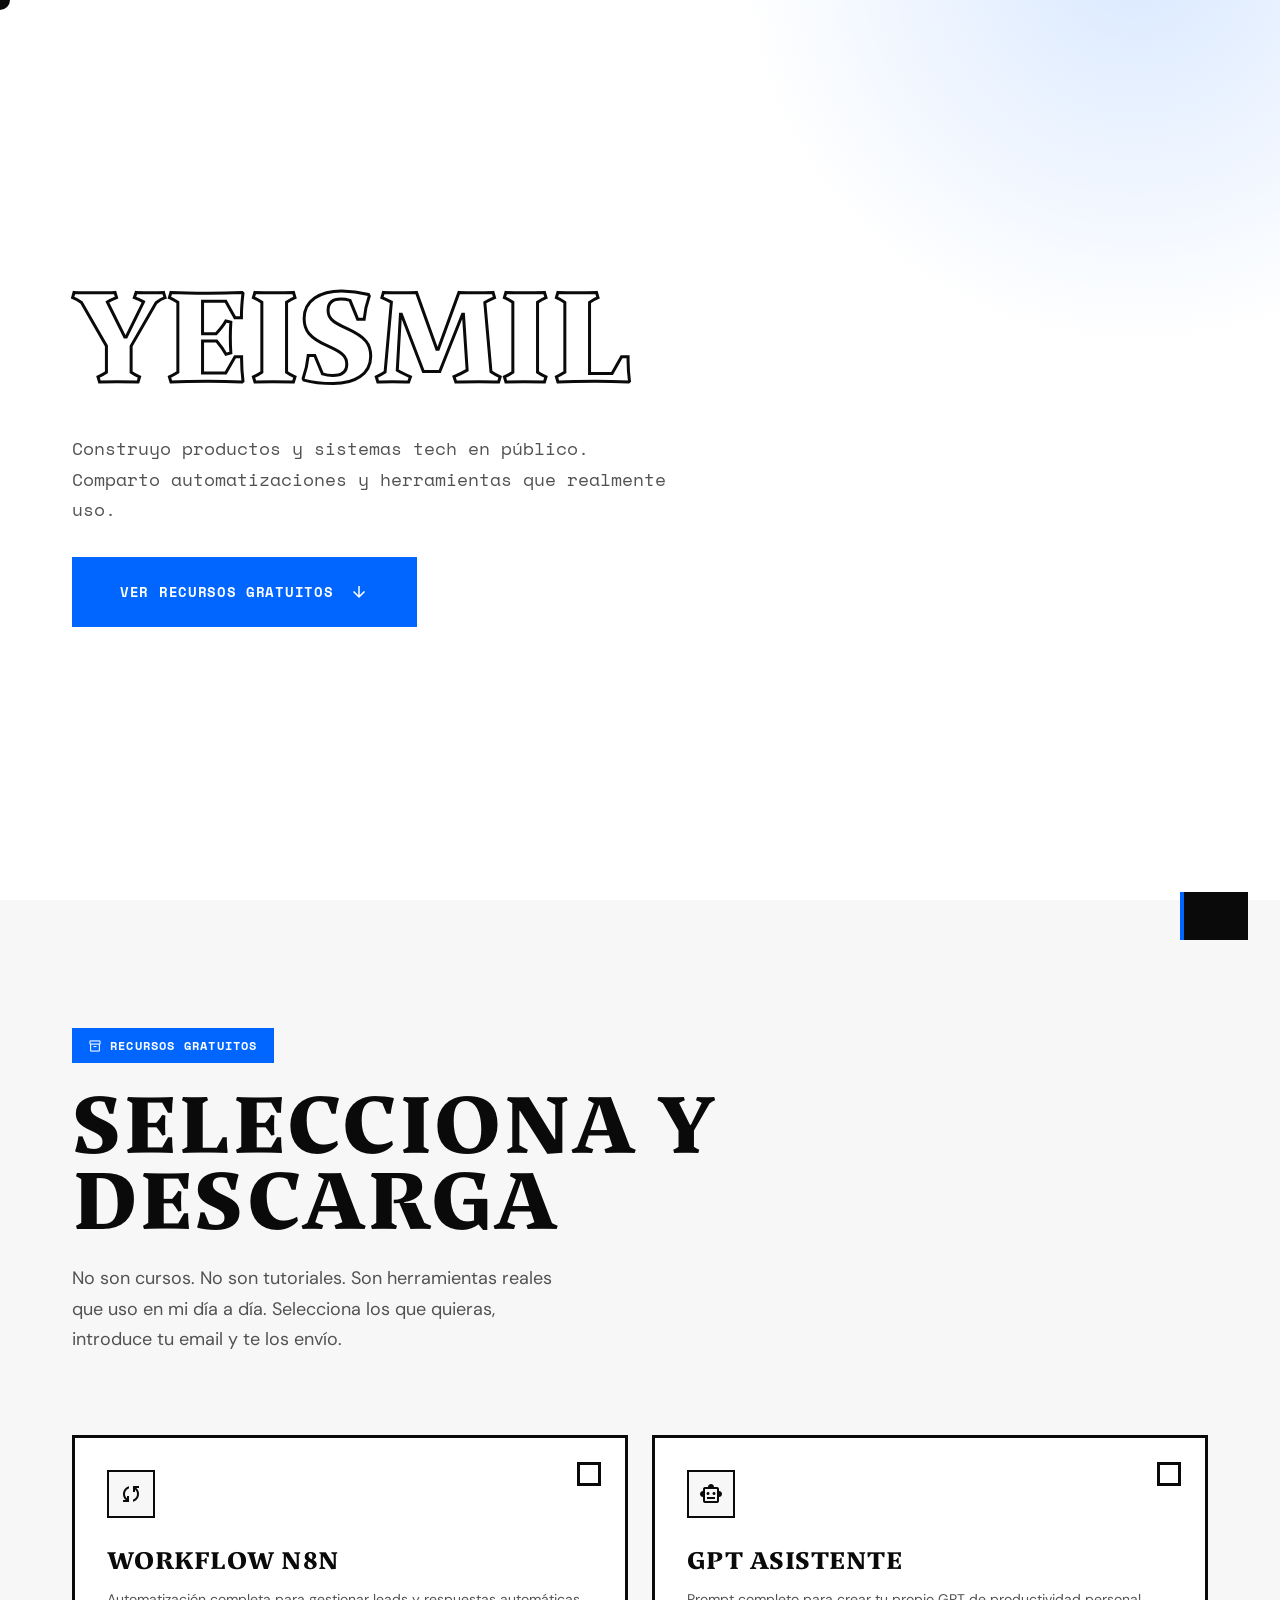
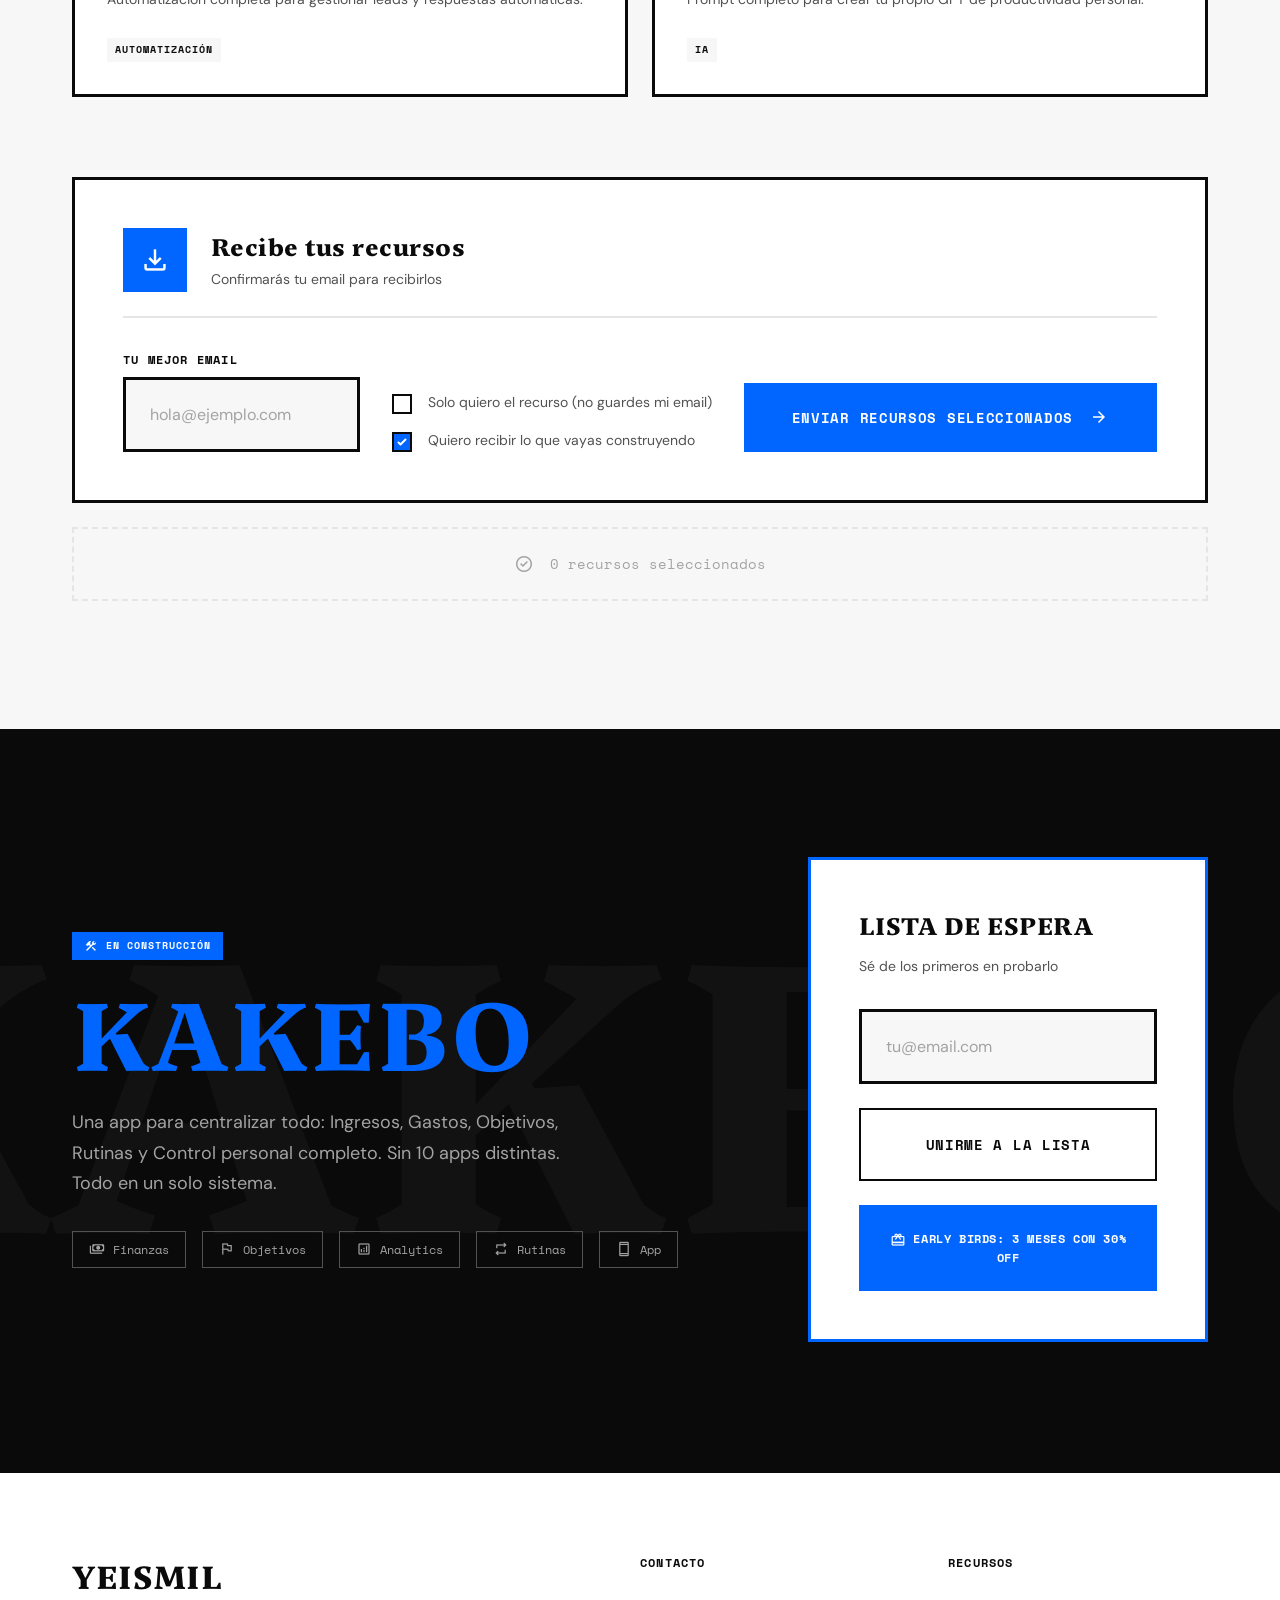
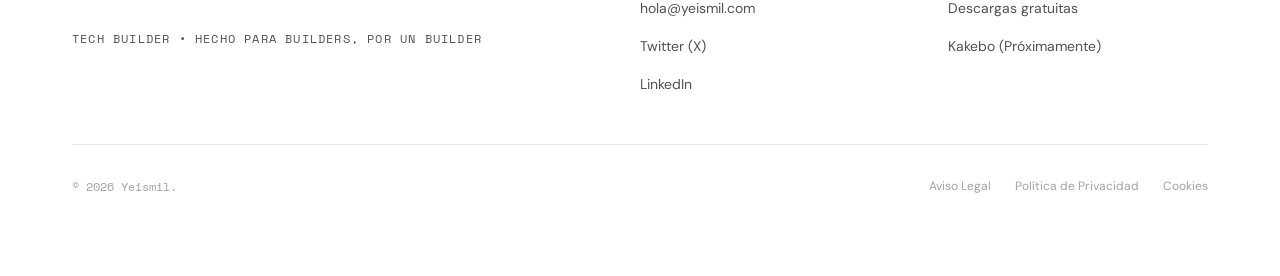
==== commit 7e74e6d3: "actualizando datos y añadiendo el json de la automatización" ====
--- a/index.html
+++ b/index.html
@@ -236,17 +236,6 @@
                                 >
                             </div>
 
-                            <div class="checkbox-group">
-                                <label class="checkbox-item">
-                                    <input type="checkbox" name="early_access" value="true" checked>
-                                    <span style="font-size: 0.75rem;">Quiero acceso anticipado</span>
-                                </label>
-                                <label class="checkbox-item">
-                                    <input type="checkbox" name="launch_discount" value="true" checked>
-                                    <span style="font-size: 0.75rem;">Quiero descuento exclusivo de lanzamiento</span>
-                                </label>
-                            </div>
-
                             <button type="submit" class="btn-secondary" style="width: 100%;">
                                 Unirme a la lista
                             </button>
@@ -281,8 +270,8 @@
                     <p class="footer-title">Contacto</p>
                     <div class="footer-links">
                         <a href="mailto:hola@yeismil.com" class="footer-link">hola@yeismil.com</a>
-                        <a href="https://twitter.com/yeismil" target="_blank" rel="noopener" class="footer-link">Twitter (X)</a>
-                        <a href="https://linkedin.com/in/yeismil" target="_blank" rel="noopener" class="footer-link">LinkedIn</a>
+                        <a href="https://x.com/YeismilR" target="_blank" rel="noopener" class="footer-link">Twitter (X)</a>
+                        <a href="https://www.linkedin.com/in/yeismildelrosario/" target="_blank" rel="noopener" class="footer-link">LinkedIn</a>
                     </div>
                 </div>
 
@@ -298,7 +287,7 @@
 
             <div class="footer-bottom">
                 <p class="footer-copyright">
-                    © 2024 Yeismil. Todos los derechos reservados.
+                    © 2026 Yeismil.
                 </p>
                 <div class="footer-legal">
                     <a href="/aviso-legal.html">Aviso Legal</a>
@@ -326,11 +315,11 @@
             RESOURCES: {
                 'n8n-plantilla': {
                     name: 'Plantilla n8n',
-                    url: 'URL_DE_TU_ARCHIVO'
+                    url: 'https://yeismil.vercel.app/recursos/workflow-n8n.json'
                 },
                 'gpt-prompts': {
                     name: 'Prompts GPT',
-                    url: 'URL_DE_TU_ARCHIVO'
+                    url: 'https://chatgpt.com/g/g-6842a67b87b88191b9051bd3d7125c7d-sello-de-realidad'
                 }
             }
         };
@@ -529,19 +518,16 @@
             const form = e.target;
             const submitBtn = form.querySelector('button[type="submit"]');
             const email = form.querySelector('input[type="email"]').value;
-            const earlyAccess = form.querySelector('[name="early_access"]').checked;
-            const launchDiscount = form.querySelector('[name="launch_discount"]').checked;
-            
+
             submitBtn.classList.add('btn-loading');
 
             try {
                 await subscribeToBrevo({
                     email,
-                    type: 'kakebo_waitlist',
+                    type: 'waitlist',
                     listId: CONFIG.KAKEBO_LIST_ID,
                     attributes: {
-                        EARLY_ACCESS: earlyAccess,
-                        LAUNCH_DISCOUNT: launchDiscount
+                        EARLY_BIRD: true
                     }
                 });
 
--- a/styles.css
+++ b/styles.css
@@ -214,6 +214,13 @@
     overflow: hidden;
 }
 
+@media (min-width: 768px) and (max-width: 1023px) {
+    .hero {
+        min-height: 55vh;
+        min-height: 55dvh;
+    }
+}
+
 /* Background decorative elements */
 .hero::before {
     content: '';
@@ -242,7 +249,7 @@
 /* Outline Text Effect for Title */
 .title-outline {
     font-family: var(--font-display);
-    font-size: clamp(3rem, 15vw, 12rem);
+    font-size: clamp(3rem, 10vw, 12rem);
     font-weight: 900;
     line-height: 1;
     letter-spacing: -0.02em;
@@ -761,18 +768,18 @@
     gap: var(--space-md);
 }
 
-@media (min-width: 768px) {
+@media (min-width: 1024px) {
     .form-inline-content {
         display: grid;
         grid-template-columns: 1fr auto auto;
         align-items: end;
         gap: var(--space-lg);
     }
-    
+
     .form-inline-content .checkbox-group {
         margin: 0;
     }
-    
+
     .form-inline-content .btn-primary {
         margin-top: 0;
         width: auto;
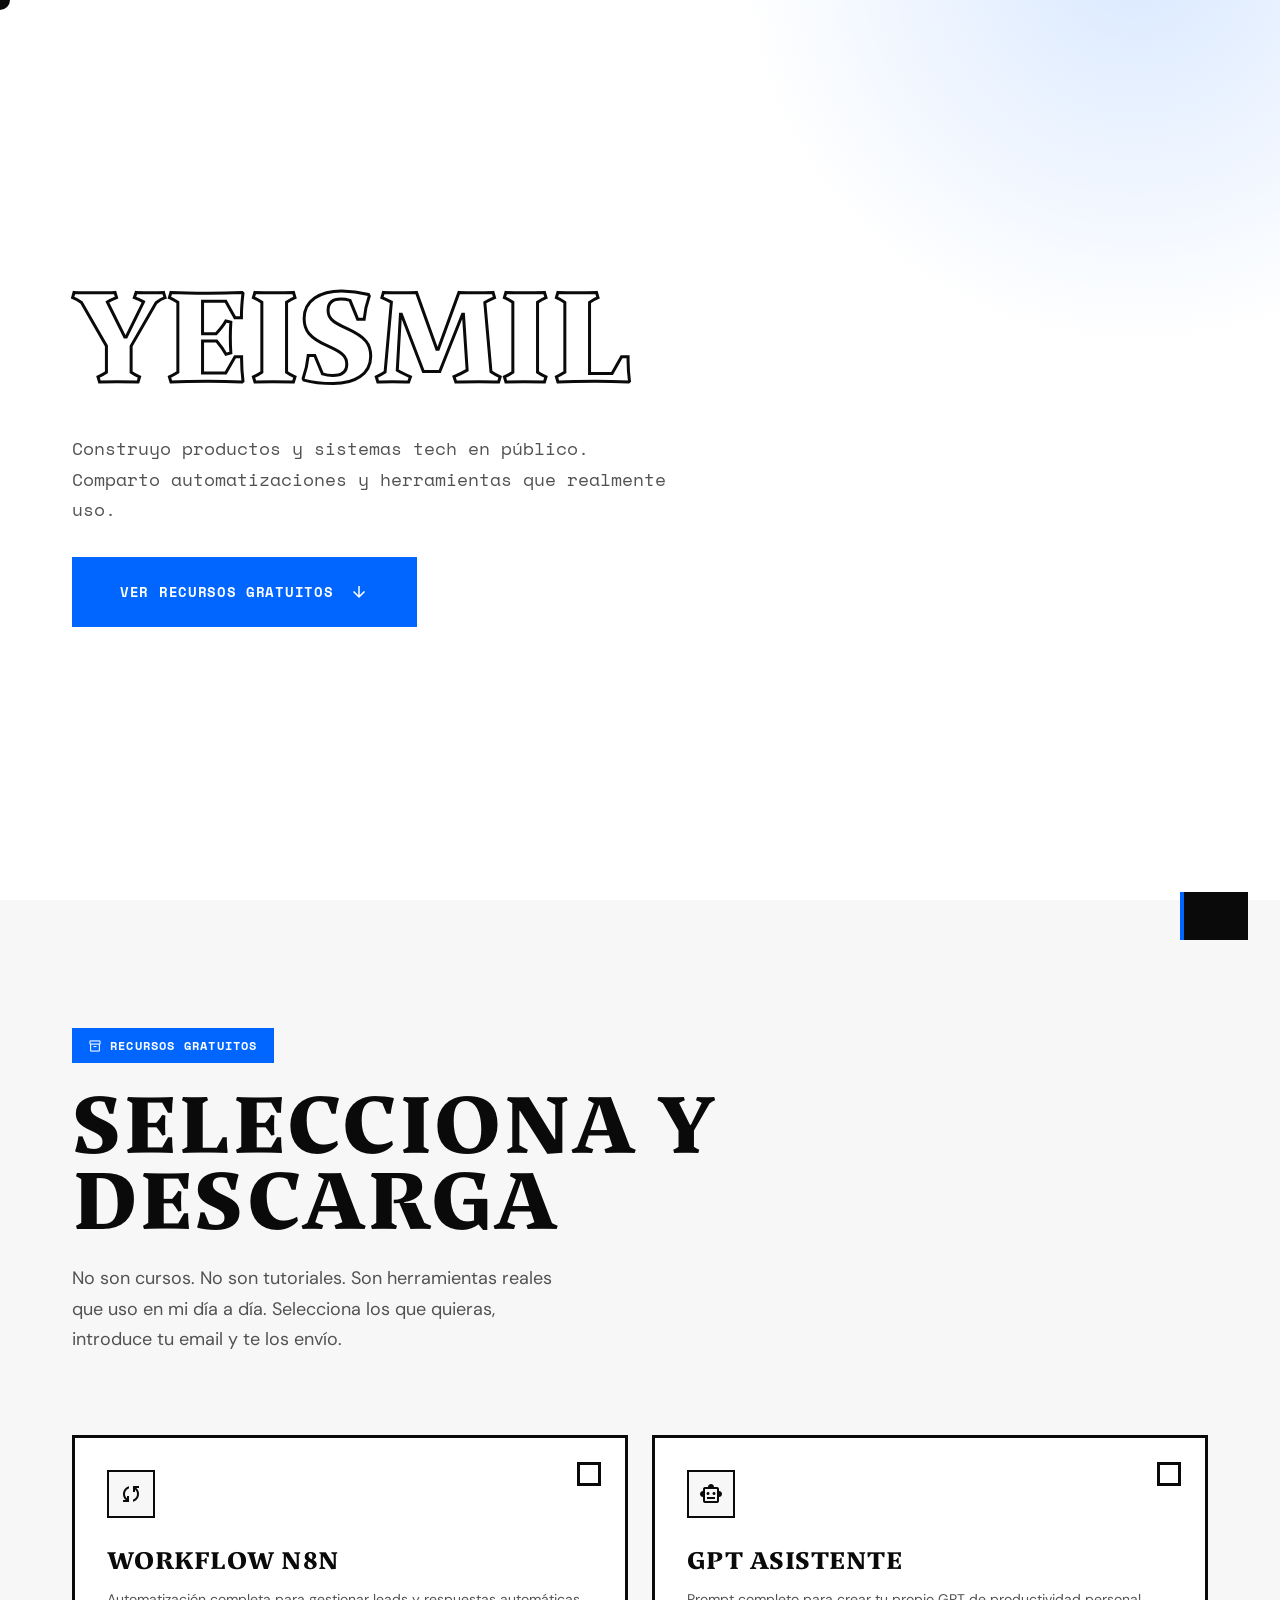
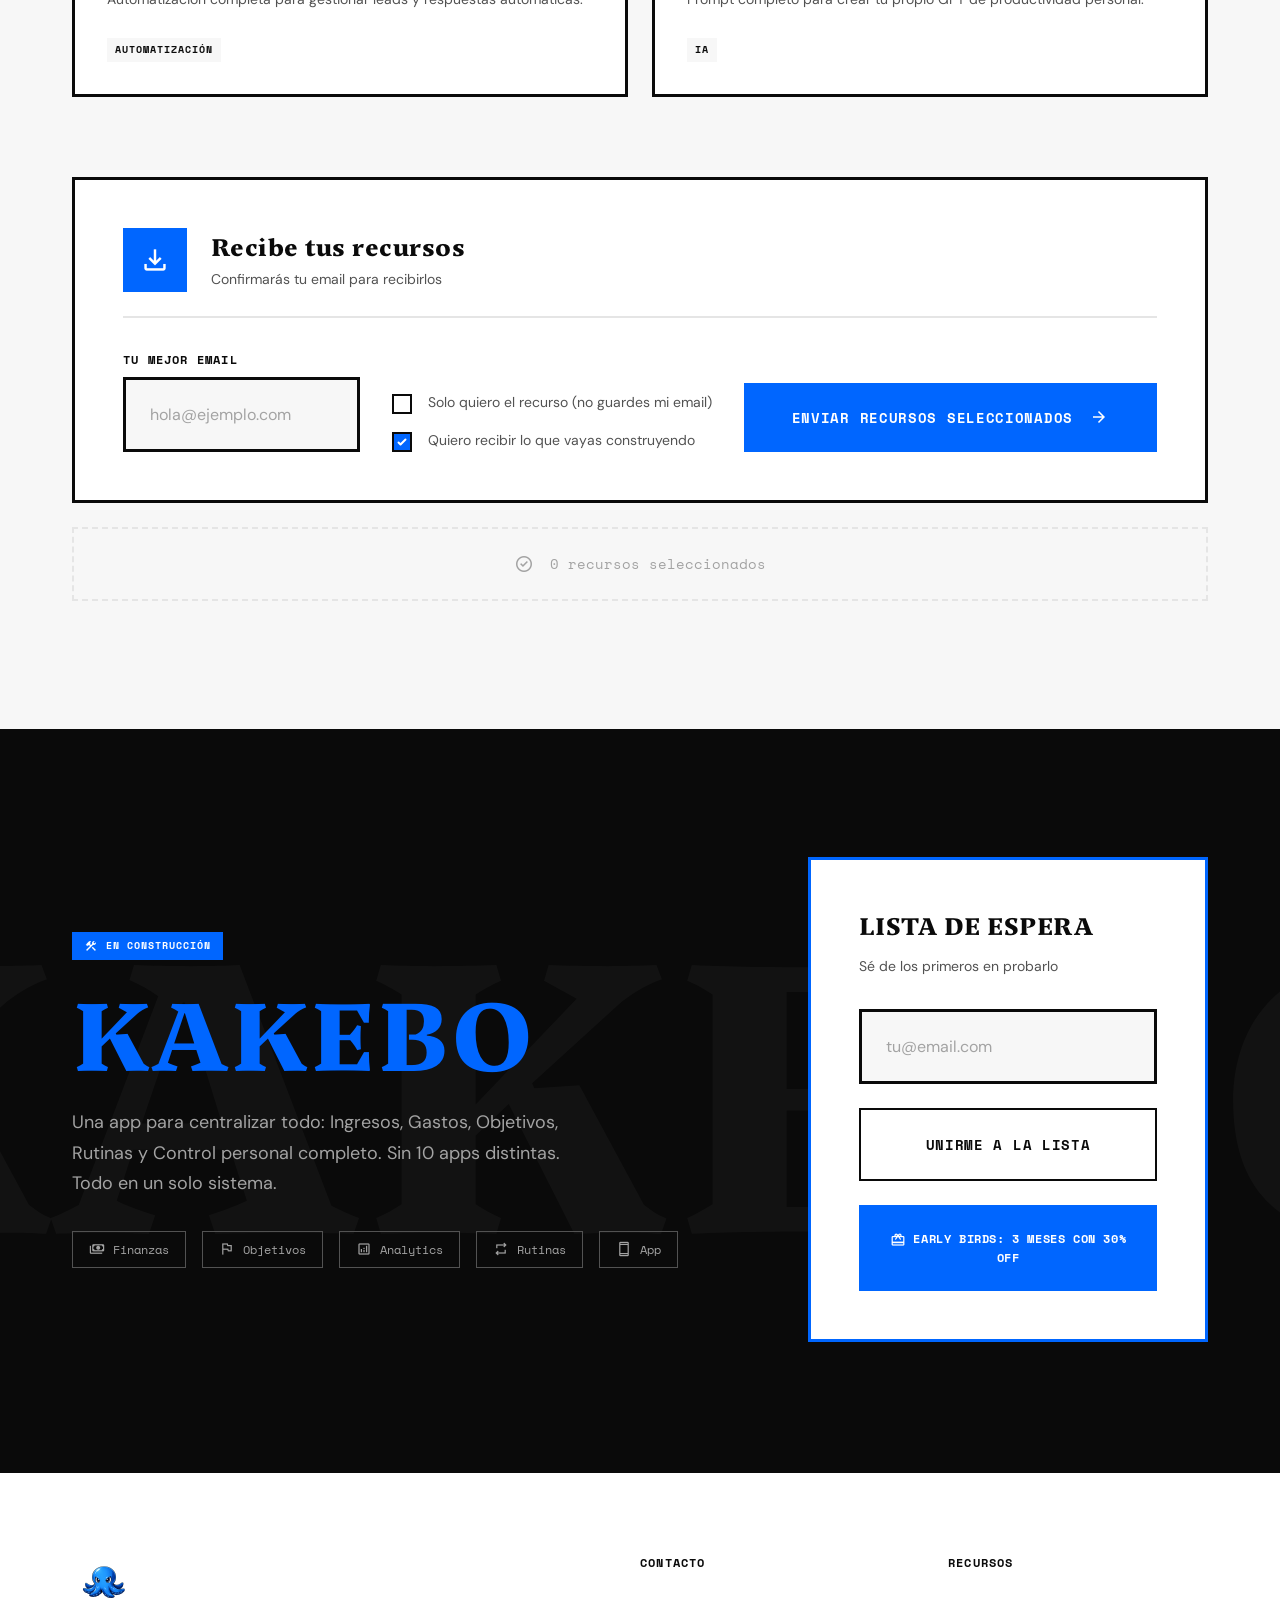
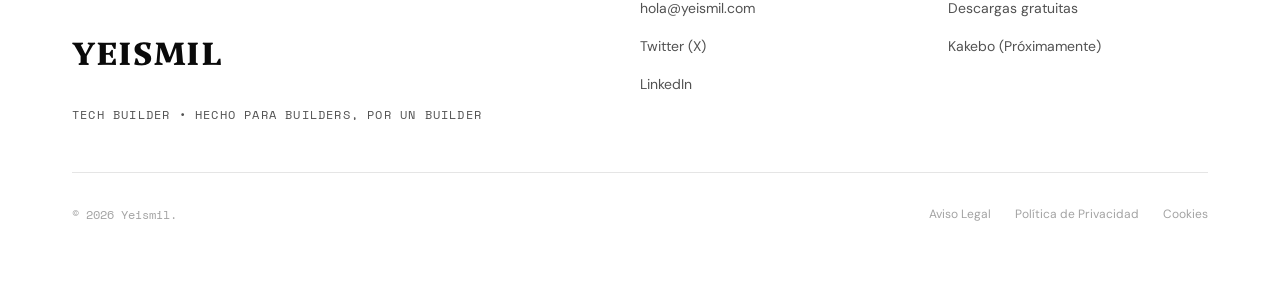
==== commit e54610ae: "imagen de mascota añadidaa" ====
--- a/index.html
+++ b/index.html
@@ -14,7 +14,8 @@
     <title>YEISMIL | Tech Builder</title>
     
     <!-- Favicon -->
-    <link rel="icon" href="data:image/svg+xml,<svg xmlns='http://www.w3.org/2000/svg' viewBox='0 0 100 100'><text y='.9em' font-size='90'>⚡</text></svg>">
+    <link rel="icon" href="/img/pulpo.png" type="image/png" sizes="32x32">
+    <link rel="apple-touch-icon" href="/img/pulpo.png">
     
     <!-- Material Symbols -->
     <link rel="stylesheet" href="https://fonts.googleapis.com/css2?family=Material+Symbols+Outlined:opsz,wght,FILL,GRAD@20..48,100..700,0..1,-50..200">
@@ -261,6 +262,7 @@
             <div class="footer-content">
                 <!-- Brand -->
                 <div>
+                    <img src="/img/pulpo.png" alt="Yeismil" style="width: 64px; height: 64px; object-fit: contain; margin-bottom: 0.75rem;">
                     <p class="footer-brand">YEISMIL</p>
                     <p class="footer-tagline">Tech Builder • Hecho para builders, por un builder</p>
                 </div>
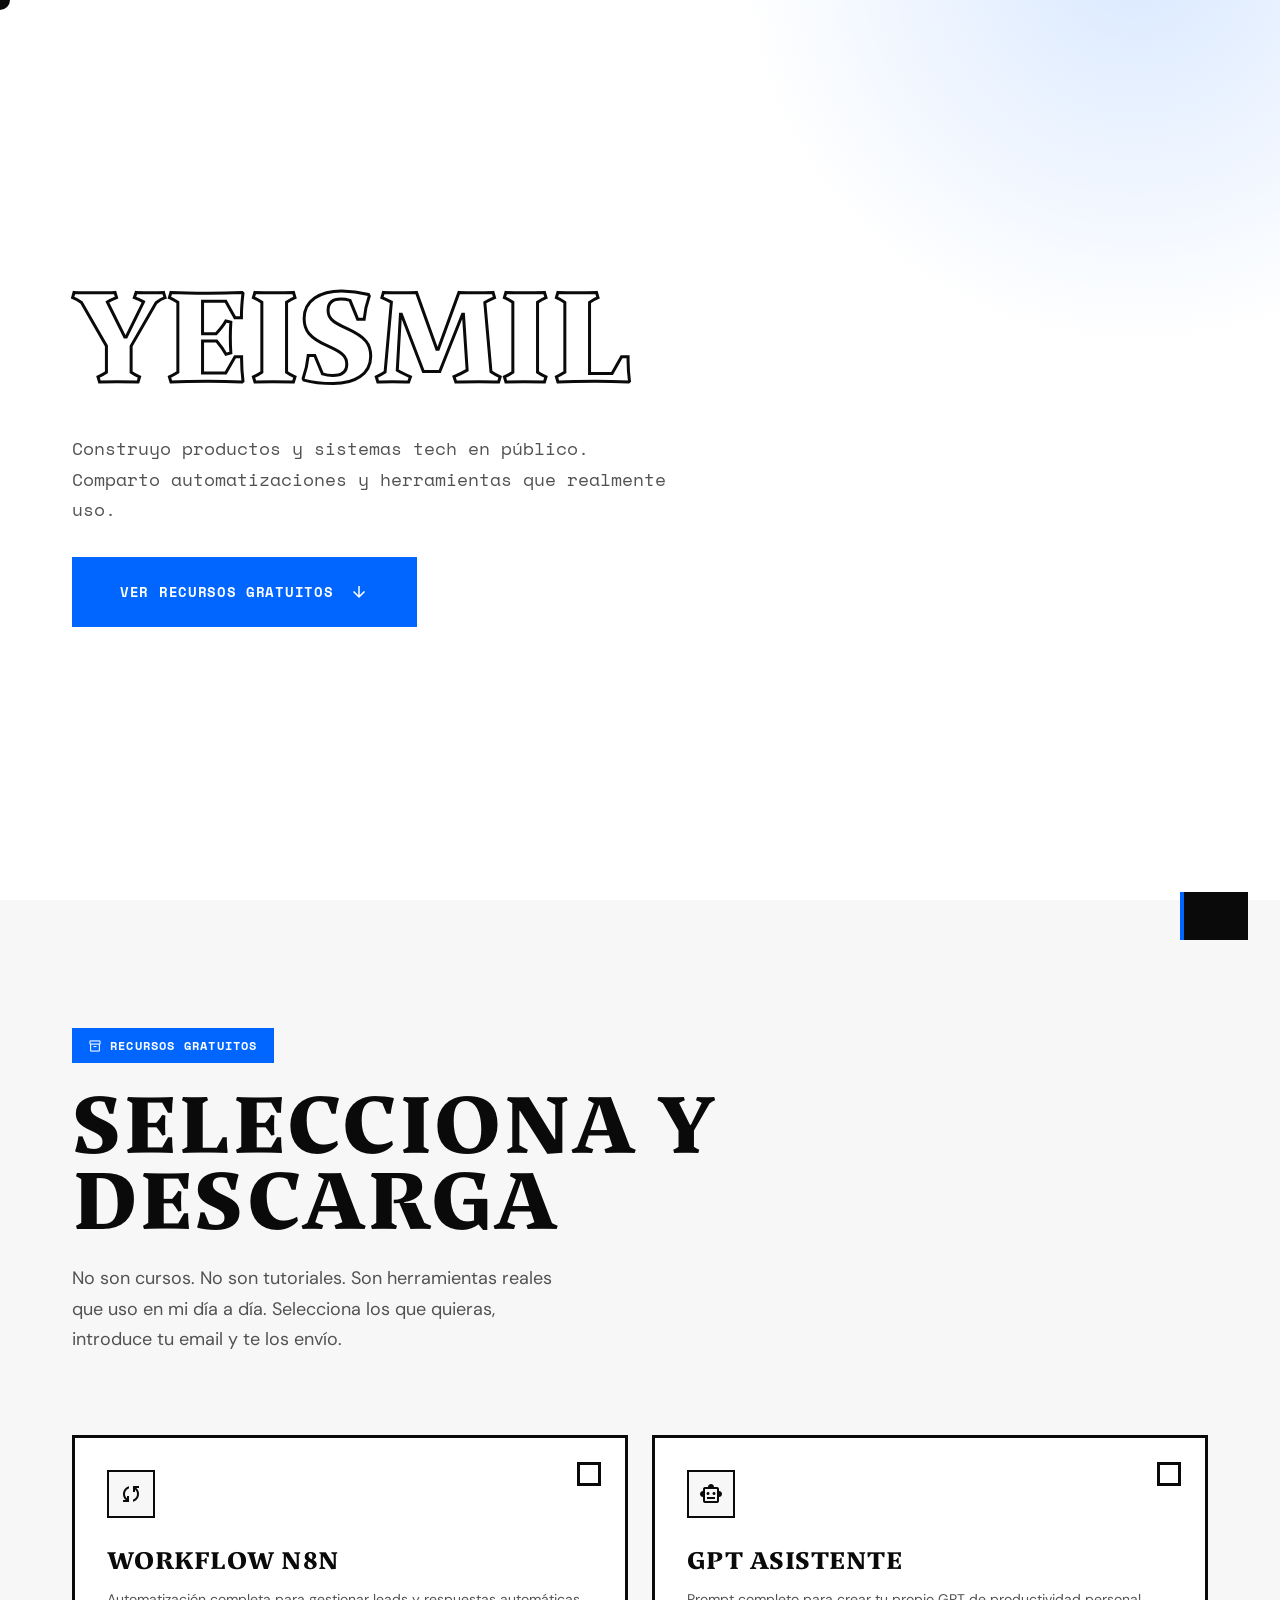
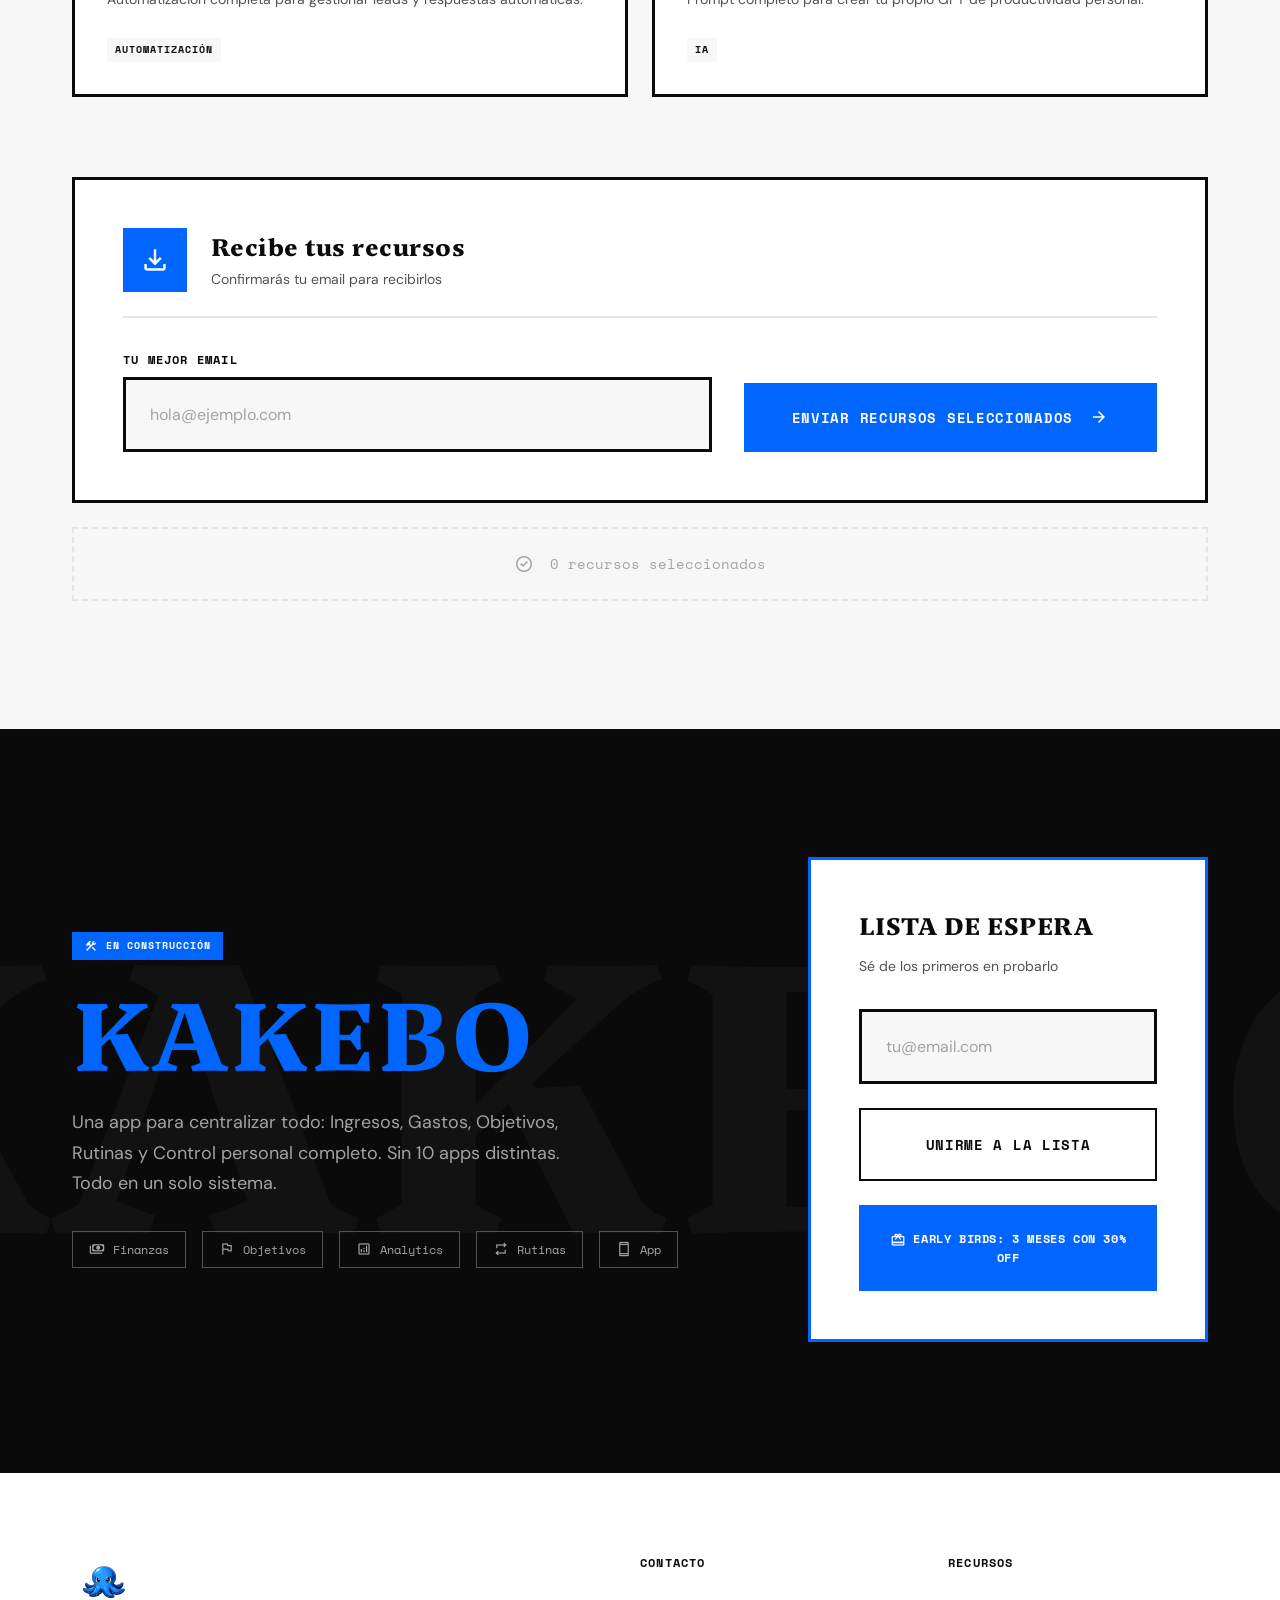
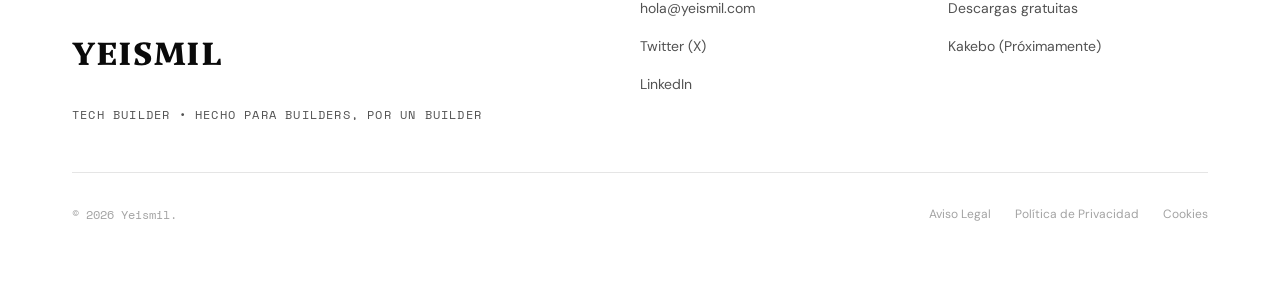
==== commit 9c7c5865: "ajuste de guardados de emails" ====
--- a/index.html
+++ b/index.html
@@ -145,16 +145,16 @@
                                     >
                                 </div>
 
-                                <div class="checkbox-group">
+                                <!--<div class="checkbox-group">
                                     <label class="checkbox-item">
-                                        <input type="checkbox" name="only_resource" id="only-resource" value="true">
+                                       <input type="checkbox" name="only_resource" id="only-resource" value="true">
                                         <span>Solo quiero el recurso (no guardes mi email)</span>
                                     </label>
                                     <label class="checkbox-item">
                                         <input type="checkbox" name="subscribe_newsletter" id="subscribe-newsletter" value="true" checked>
                                         <span>Quiero recibir lo que vayas construyendo</span>
                                     </label>
-                                </div>
+                                </div>-->
 
                                 <button type="submit" class="btn-primary" style="width: 100%;">
                                     <span>Enviar recursos seleccionados</span>
@@ -413,21 +413,6 @@
         // ==========================================
         // Form Subscription Logic
         // ==========================================
-        const onlyResourceCheckbox = document.getElementById('only-resource');
-        const subscribeCheckbox = document.getElementById('subscribe-newsletter');
-
-        onlyResourceCheckbox?.addEventListener('change', () => {
-            if (onlyResourceCheckbox.checked) {
-                subscribeCheckbox.checked = false;
-            }
-        });
-
-        subscribeCheckbox?.addEventListener('change', () => {
-            if (subscribeCheckbox.checked) {
-                onlyResourceCheckbox.checked = false;
-            }
-        });
-
         // ==========================================
         // Toast Notifications
         // ==========================================
@@ -468,9 +453,7 @@
             const form = e.target;
             const submitBtn = form.querySelector('button[type="submit"]');
             const email = form.querySelector('#email').value;
-            const onlyResource = document.getElementById('only-resource').checked;
-            const subscribeNewsletter = document.getElementById('subscribe-newsletter').checked;
-            
+
             updateSelectedResources();
             
             if (!selectedResourcesInput.value) {
@@ -494,8 +477,8 @@
                     email,
                     type: 'resources',
                     resources,
-                    subscribeNewsletter: subscribeNewsletter && !onlyResource,
-                    listId: subscribeNewsletter ? CONFIG.NEWSLETTER_LIST_ID : null
+                    subscribeNewsletter: true,
+                    listId: CONFIG.NEWSLETTER_LIST_ID
                 });
 
                 showToast('¡Revisa tu email para confirmar!', 'success');
--- a/styles.css
+++ b/styles.css
@@ -771,13 +771,9 @@
 @media (min-width: 1024px) {
     .form-inline-content {
         display: grid;
-        grid-template-columns: 1fr auto auto;
+        grid-template-columns: 1fr auto;
         align-items: end;
         gap: var(--space-lg);
-    }
-
-    .form-inline-content .checkbox-group {
-        margin: 0;
     }
 
     .form-inline-content .btn-primary {
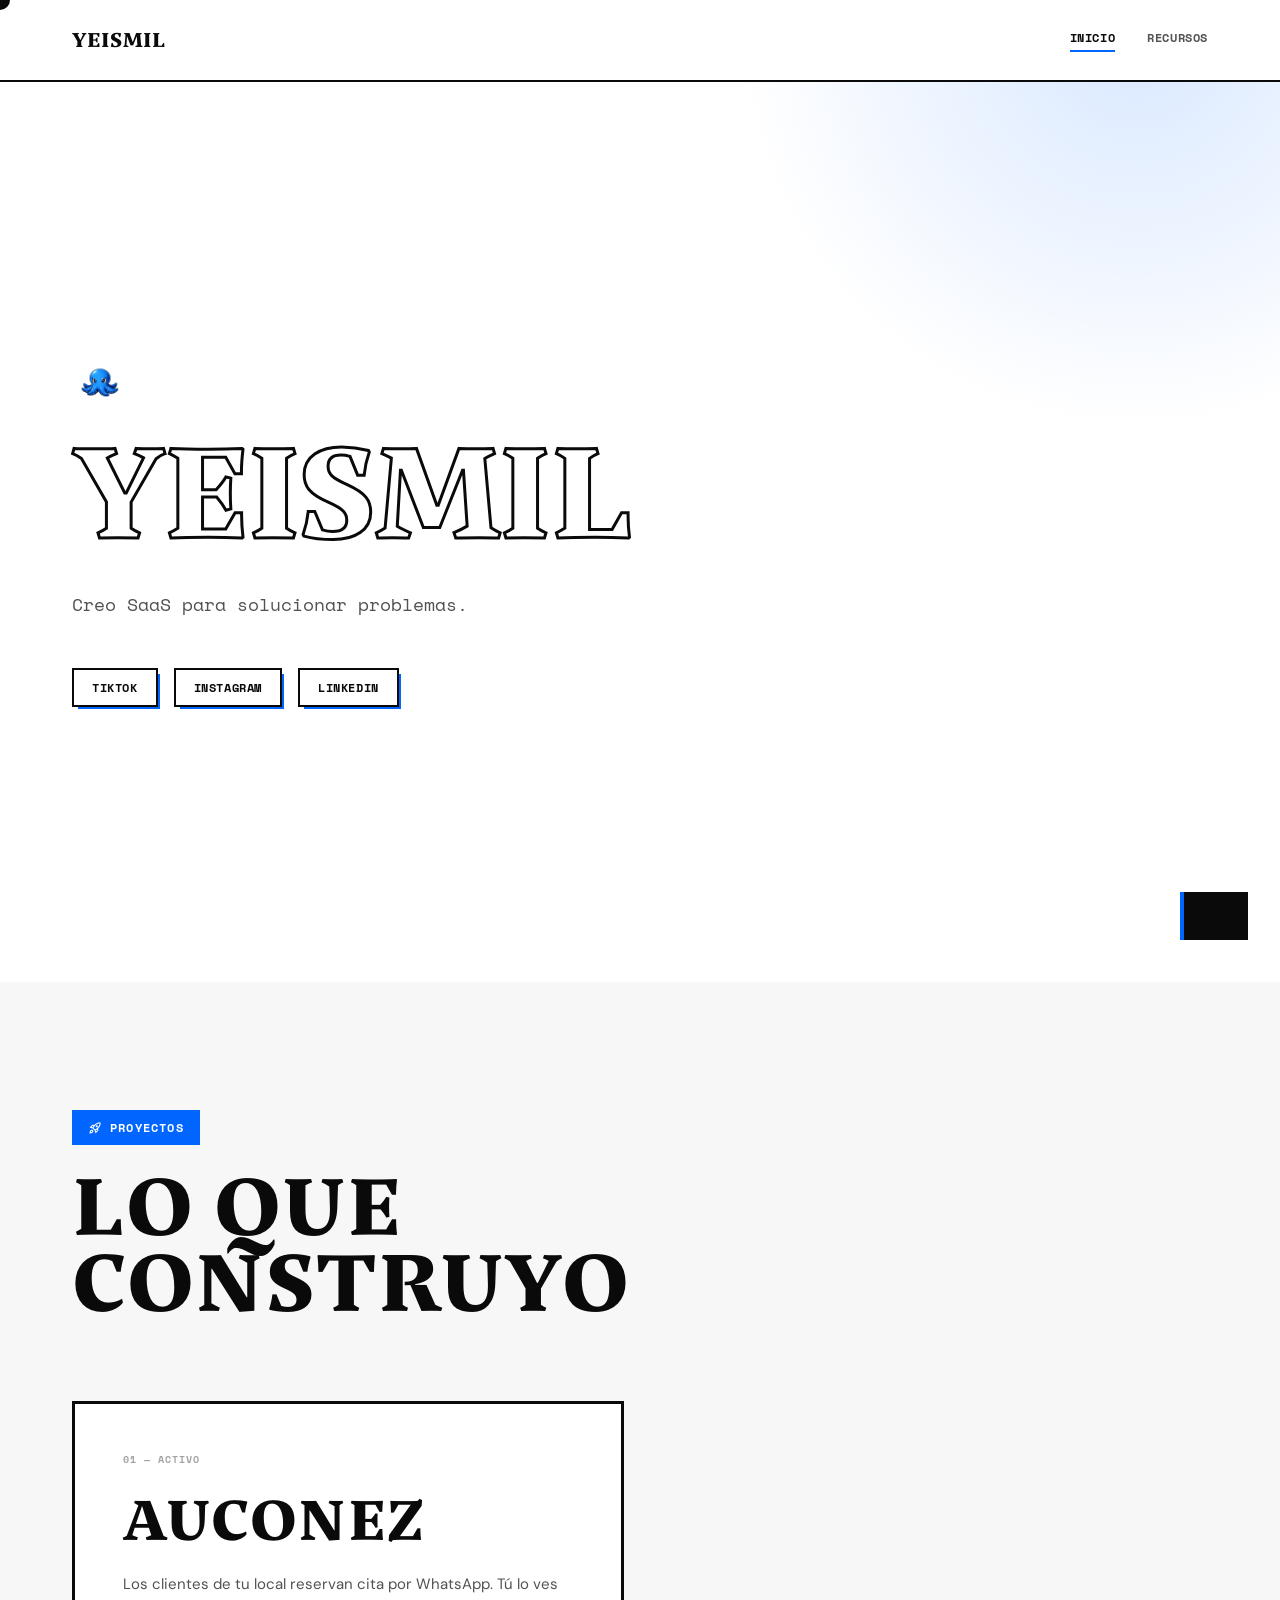
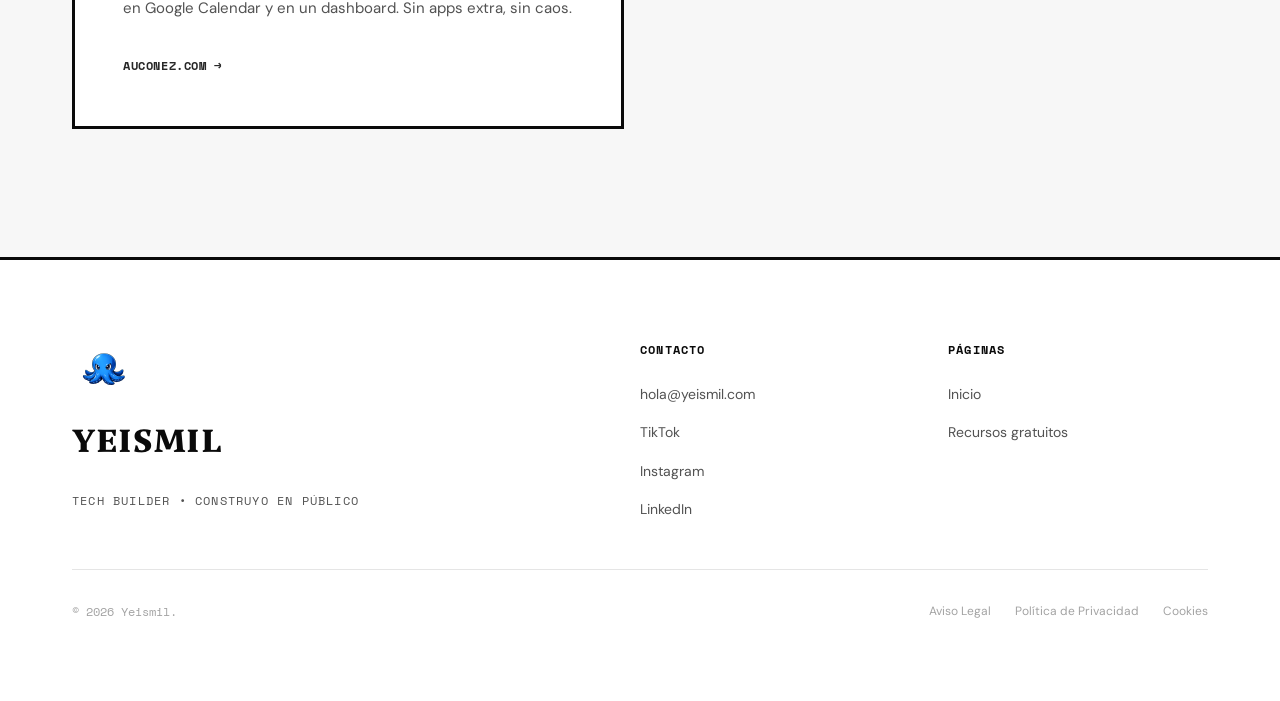
==== commit cdb3cee7: "una nueva intro y los recursos pasan a una pag secundaria" ====
--- a/index.html
+++ b/index.html
@@ -1,254 +1,98 @@
 <!DOCTYPE html>
 <html lang="es">
+
 <head>
     <meta charset="UTF-8">
     <meta name="viewport" content="width=device-width, initial-scale=1.0">
-    <meta name="description" content="YEISMIL - Tech Builder. Automatizaciones, herramientas y sistemas que realmente funcionan.">
+    <meta name="description" content="YEISMIL — Creo SaaS para solucionar problemas. Lo construyo en público.">
     <meta name="author" content="Yeismil">
-    
+
     <!-- Open Graph -->
     <meta property="og:title" content="YEISMIL | Tech Builder">
-    <meta property="og:description" content="Construyo productos y sistemas tech en público. Recursos gratuitos y herramientas reales.">
+    <meta property="og:description" content="Creo SaaS para solucionar problemas. Lo construyo en público.">
     <meta property="og:type" content="website">
-    
+
     <title>YEISMIL | Tech Builder</title>
-    
+
     <!-- Favicon -->
     <link rel="icon" href="/img/pulpo.png" type="image/png" sizes="32x32">
     <link rel="apple-touch-icon" href="/img/pulpo.png">
-    
+
     <!-- Material Symbols -->
-    <link rel="stylesheet" href="https://fonts.googleapis.com/css2?family=Material+Symbols+Outlined:opsz,wght,FILL,GRAD@20..48,100..700,0..1,-50..200">
-    
+    <link rel="stylesheet"
+        href="https://fonts.googleapis.com/css2?family=Material+Symbols+Outlined:opsz,wght,FILL,GRAD@20..48,100..700,0..1,-50..200">
+
     <!-- Styles -->
     <link rel="stylesheet" href="styles.css">
 </head>
+
 <body>
-    <!-- Custom Cursor (Desktop only) -->
+    <!-- Custom Cursor -->
     <div class="cursor" id="cursor"></div>
+
+    <!-- Navigation -->
+    <header class="site-nav">
+        <div class="container">
+            <a href="/" class="nav-logo">YEISMIL</a>
+            <nav class="nav-links">
+                <a href="/" class="nav-link active">Inicio</a>
+                <a href="/recursos.html" class="nav-link">Recursos</a>
+            </nav>
+        </div>
+    </header>
 
     <main>
         <!-- ==========================================
-             HERO SECTION
+             HERO
              ========================================== -->
         <section class="hero">
             <div class="container">
+                <img src="/img/pulpo.png" alt="Yeismil"
+                    style="width: 56px; height: 56px; object-fit: contain; margin-bottom: 1rem;">
                 <h1 class="title-outline">YEISMIL</h1>
                 <p class="hero-subtitle">
-                    Construyo productos y sistemas tech en público.<br>
-                    Comparto automatizaciones y herramientas que realmente uso.
+                    Creo SaaS para solucionar problemas.<br>
                 </p>
-                <a href="#recursos" class="btn-primary">
-                    <span>Ver recursos gratuitos</span>
-                    <span class="material-symbols-outlined">arrow_downward</span>
-                </a>
+                <div class="social-links">
+                    <a href="https://www.tiktok.com/@yeiismil" class="social-link" target="_blank"
+                        rel="noopener">TikTok</a>
+                    <a href="https://www.instagram.com/yeiismil" class="social-link" target="_blank"
+                        rel="noopener">Instagram</a>
+                    <a href="https://www.linkedin.com/in/yeismildelrosario/" class="social-link" target="_blank"
+                        rel="noopener">LinkedIn</a>
+                </div>
             </div>
         </section>
 
         <!-- ==========================================
-             RECURSOS + FORMULARIO UNIFICADO
+             PROYECTOS
              ========================================== -->
-        <section class="resources-section" id="recursos">
+        <section class="projects-section">
             <div class="container">
                 <header class="section-header">
                     <span class="section-tag">
-                        <span class="material-symbols-outlined" style="font-size: 14px;">inventory_2</span>
-                        Recursos gratuitos
+                        <span class="material-symbols-outlined" style="font-size: 14px;">rocket_launch</span>
+                        Proyectos
                     </span>
-                    <h2 class="section-title">SELECCIONA Y<br>DESCARGA</h2>
-                    <p class="section-description">
-                        No son cursos. No son tutoriales. Son herramientas reales que uso en mi día a día.
-                        Selecciona los que quieras, introduce tu email y te los envío.
-                    </p>
+                    <h2 class="section-title">LO QUE<br>CONSTRUYO</h2>
                 </header>
 
-                <!-- Formulario que envuelve todo -->
-                <form id="main-form" action="TU_URL_SERVICIO_EMAIL" method="POST">
-                    
-                    <!-- Recursos seleccionados (hidden, se llena con JS) -->
-                    <input type="hidden" name="selected_resources" id="selected-resources">
+                <div class="projects-grid">
 
-                    <!-- ==========================================
-                         GRID DE RECURSOS
-                         Para añadir un nuevo recurso, copia un resource-card
-                         y cambia: data-resource-id, título, descripción y tag
-                         ========================================== -->
-                    <div class="resources-grid" id="resources-list">
-                        
-                        <!-- RECURSO 1: Automatización n8n -->
-                        <article class="resource-card" data-resource-id="n8n-plantilla">
-                            <div class="resource-checkbox">
-                                <input type="checkbox" name="resource" value="n8n-plantilla" aria-label="Seleccionar Workflow n8n">
-                            </div>
-                            <div class="resource-icon">
-                                <span class="material-symbols-outlined">sync</span>
-                            </div>
-                            <h3 class="resource-title">WORKFLOW N8N</h3>
-                            <p class="resource-description">
-                                Automatización completa para gestionar leads y respuestas automáticas.
-                            </p>
-                            <span class="resource-tag">Automatización</span>
-                        </article>
+                    <!-- PROYECTO 1: Auconez -->
+                    <a href="https://auconez.com" class="project-card" target="_blank" rel="noopener">
+                        <span class="project-number">01 — ACTIVO</span>
+                        <h3 class="project-name">AUCONEZ</h3>
+                        <p class="project-desc">
+                            Los clientes de tu local reservan cita por WhatsApp.
+                            Tú lo ves en Google Calendar y en un dashboard.
+                            Sin apps extra, sin caos.
+                        </p>
+                        <span class="project-url">auconez.com</span>
+                    </a>
 
-                        <!-- RECURSO 2: GPT Personalizado -->
-                        <article class="resource-card" data-resource-id="gpt-prompts">
-                            <div class="resource-checkbox">
-                                <input type="checkbox" name="resource" value="gpt-prompts" aria-label="Seleccionar GPT Asistente">
-                            </div>
-                            <div class="resource-icon">
-                                <span class="material-symbols-outlined">smart_toy</span>
-                            </div>
-                            <h3 class="resource-title">GPT ASISTENTE</h3>
-                            <p class="resource-description">
-                                Prompt completo para crear tu propio GPT de productividad personal.
-                            </p>
-                            <span class="resource-tag">IA</span>
-                        </article>
+                    <!-- AÑADIR MÁS PROYECTOS AQUÍ — copia el bloque de arriba -->
 
-                        <!-- ==========================================
-                             AÑADIR MÁS RECURSOS AQUÍ
-                             Copia el bloque de arriba y cambia:
-                             - data-resource-id (único)
-                             - value del checkbox (igual que data-resource-id)
-                             - Icono Material Symbols
-                             - Título
-                             - Descripción
-                             - Tag
-                             ========================================== -->
-
-                    </div>
-
-                    <!-- ==========================================
-                         FORMULARIO DE EMAIL (integrado)
-                         ========================================== -->
-                    <div class="form-inline-container">
-                        <div class="form-inline-box">
-                            <div class="form-inline-header">
-                                <span class="material-symbols-outlined">download</span>
-                                <div>
-                                    <h3 class="form-inline-title">Recibe tus recursos</h3>
-                                    <p class="form-inline-subtitle">Confirmarás tu email para recibirlos</p>
-                                </div>
-                            </div>
-
-                            <div class="form-inline-content">
-                                <div class="form-inline-input-group">
-                                    <label class="form-label" for="email">Tu mejor email</label>
-                                    <input 
-                                        type="email" 
-                                        id="email" 
-                                        name="email" 
-                                        class="form-input" 
-                                        placeholder="hola@ejemplo.com"
-                                        required
-                                        autocomplete="email"
-                                    >
-                                </div>
-
-                                <!--<div class="checkbox-group">
-                                    <label class="checkbox-item">
-                                       <input type="checkbox" name="only_resource" id="only-resource" value="true">
-                                        <span>Solo quiero el recurso (no guardes mi email)</span>
-                                    </label>
-                                    <label class="checkbox-item">
-                                        <input type="checkbox" name="subscribe_newsletter" id="subscribe-newsletter" value="true" checked>
-                                        <span>Quiero recibir lo que vayas construyendo</span>
-                                    </label>
-                                </div>-->
-
-                                <button type="submit" class="btn-primary" style="width: 100%;">
-                                    <span>Enviar recursos seleccionados</span>
-                                    <span class="material-symbols-outlined">arrow_forward</span>
-                                </button>
-                            </div>
-                        </div>
-
-                        <div class="selected-counter" id="selected-counter">
-                            <span class="material-symbols-outlined">check_circle</span>
-                            <span id="counter-text">0 recursos seleccionados</span>
-                        </div>
-                    </div>
-
-                </form>
-            </div>
-        </section>
-
-        <!-- ==========================================
-             KAKEBO - LISTA DE ESPERA
-             ========================================== -->
-        <section class="kakebo-section" id="kakebo">
-            <div class="container">
-                <div class="kakebo-container">
-                    <!-- Content -->
-                    <div class="kakebo-content reveal">
-                        <span class="kakebo-badge">
-                            <span class="material-symbols-outlined" style="font-size: 14px;">construction</span>
-                            En construcción
-                        </span>
-                        <h2 class="kakebo-title">KAKEBO</h2>
-                        <p class="kakebo-description">
-                            Una app para centralizar todo: Ingresos, Gastos, Objetivos, Rutinas 
-                            y Control personal completo. Sin 10 apps distintas. Todo en un solo sistema.
-                        </p>
-                        <div class="kakebo-features">
-                            <span class="feature-tag">
-                                <span class="material-symbols-outlined">payments</span>
-                                Finanzas
-                            </span>
-                            <span class="feature-tag">
-                                <span class="material-symbols-outlined">flag</span>
-                                Objetivos
-                            </span>
-                            <span class="feature-tag">
-                                <span class="material-symbols-outlined">analytics</span>
-                                Analytics
-                            </span>
-                            <span class="feature-tag">
-                                <span class="material-symbols-outlined">repeat</span>
-                                Rutinas
-                            </span>
-                            <span class="feature-tag">
-                                <span class="material-symbols-outlined">smartphone</span>
-                                App
-                            </span>
-                        </div>
-                    </div>
-
-                    <!-- Waitlist Form -->
-                    <div class="kakebo-form-box reveal">
-                        <h3 class="kakebo-form-title">LISTA DE ESPERA</h3>
-                        <p class="kakebo-form-subtitle">
-                            Sé de los primeros en probarlo
-                        </p>
-
-                        <form id="kakebo-form" action="TU_URL_SERVICIO_EMAIL" method="POST">
-                            
-                            <!-- Tag para identificar que es waitlist de Kakebo -->
-                            <input type="hidden" name="source" value="kakebo_waitlist">
-                            
-                            <div class="form-group">
-                                <input 
-                                    type="email" 
-                                    name="email" 
-                                    class="form-input" 
-                                    placeholder="tu@email.com"
-                                    required
-                                    autocomplete="email"
-                                >
-                            </div>
-
-                            <button type="submit" class="btn-secondary" style="width: 100%;">
-                                Unirme a la lista
-                            </button>
-                        </form>
-
-                        <div class="kakebo-offer">
-                            <p class="kakebo-offer-text">
-                                <span class="material-symbols-outlined" style="font-size: 16px; vertical-align: middle;">redeem</span>
-                                Early birds: 3 meses con 30% OFF
-                            </p>
-                        </div>
-                    </div>
                 </div>
             </div>
         </section>
@@ -260,37 +104,34 @@
     <footer class="footer" id="contacto">
         <div class="container">
             <div class="footer-content">
-                <!-- Brand -->
                 <div>
-                    <img src="/img/pulpo.png" alt="Yeismil" style="width: 64px; height: 64px; object-fit: contain; margin-bottom: 0.75rem;">
+                    <img src="/img/pulpo.png" alt="Yeismil"
+                        style="width: 64px; height: 64px; object-fit: contain; margin-bottom: 0.75rem;">
                     <p class="footer-brand">YEISMIL</p>
-                    <p class="footer-tagline">Tech Builder • Hecho para builders, por un builder</p>
+                    <p class="footer-tagline">Tech Builder • Construyo en público</p>
                 </div>
-
-                <!-- Links -->
                 <div>
                     <p class="footer-title">Contacto</p>
                     <div class="footer-links">
                         <a href="mailto:hola@yeismil.com" class="footer-link">hola@yeismil.com</a>
-                        <a href="https://x.com/YeismilR" target="_blank" rel="noopener" class="footer-link">Twitter (X)</a>
-                        <a href="https://www.linkedin.com/in/yeismildelrosario/" target="_blank" rel="noopener" class="footer-link">LinkedIn</a>
+                        <a href="https://www.tiktok.com/@yeismil" target="_blank" rel="noopener"
+                            class="footer-link">TikTok</a>
+                        <a href="https://www.instagram.com/yeiismil" target="_blank" rel="noopener"
+                            class="footer-link">Instagram</a>
+                        <a href="https://www.linkedin.com/in/yeismildelrosario/" target="_blank" rel="noopener"
+                            class="footer-link">LinkedIn</a>
                     </div>
                 </div>
-
-                <!-- Resources -->
                 <div>
-                    <p class="footer-title">Recursos</p>
+                    <p class="footer-title">Páginas</p>
                     <div class="footer-links">
-                        <a href="#recursos" class="footer-link">Descargas gratuitas</a>
-                        <a href="#kakebo" class="footer-link">Kakebo (Próximamente)</a>
+                        <a href="/" class="footer-link">Inicio</a>
+                        <a href="/recursos.html" class="footer-link">Recursos gratuitos</a>
                     </div>
                 </div>
             </div>
-
             <div class="footer-bottom">
-                <p class="footer-copyright">
-                    © 2026 Yeismil.
-                </p>
+                <p class="footer-copyright">© 2026 Yeismil.</p>
                 <div class="footer-legal">
                     <a href="/aviso-legal.html">Aviso Legal</a>
                     <a href="/privacidad.html">Política de Privacidad</a>
@@ -300,248 +141,22 @@
         </div>
     </footer>
 
-    <!-- Toast Notification -->
     <div class="toast" id="toast"></div>
 
-    <!-- ==========================================
-         JAVASCRIPT
-         ========================================== -->
     <script>
-        // ==========================================
-        // CONFIGURACIÓN - CAMBIAR ESTOS VALORES
-        // ==========================================
-        const CONFIG = {
-            API_ENDPOINT: 'https://yeismil-api.yeismil18.workers.dev',
-            NEWSLETTER_LIST_ID: 3,
-            KAKEBO_LIST_ID: 4,
-            RESOURCES: {
-                'n8n-plantilla': {
-                    name: 'Plantilla n8n',
-                    url: 'https://yeismil.vercel.app/recursos/workflow-n8n.json'
-                },
-                'gpt-prompts': {
-                    name: 'Prompts GPT',
-                    url: 'https://chatgpt.com/g/g-6842a67b87b88191b9051bd3d7125c7d-sello-de-realidad'
-                }
-            }
-        };
-
-        // ==========================================
         // Custom Cursor
-        // ==========================================
         const cursor = document.getElementById('cursor');
-        
         if (window.matchMedia('(hover: hover)').matches && cursor) {
             document.addEventListener('mousemove', (e) => {
                 cursor.style.left = e.clientX + 'px';
                 cursor.style.top = e.clientY + 'px';
             });
-
-            document.querySelectorAll('a, button, input, .hoverable, .resource-card').forEach(el => {
+            document.querySelectorAll('a, button, .social-link, .project-card').forEach(el => {
                 el.addEventListener('mouseenter', () => cursor.classList.add('hover'));
                 el.addEventListener('mouseleave', () => cursor.classList.remove('hover'));
             });
         }
-
-        // ==========================================
-        // Scroll Reveal Animation
-        // ==========================================
-        const revealElements = document.querySelectorAll('.reveal');
-        
-        const revealOnScroll = () => {
-            revealElements.forEach(el => {
-                const elementTop = el.getBoundingClientRect().top;
-                const windowHeight = window.innerHeight;
-                
-                if (elementTop < windowHeight - 100) {
-                    el.classList.add('active');
-                }
-            });
-        };
-
-        window.addEventListener('scroll', revealOnScroll);
-        window.addEventListener('load', revealOnScroll);
-
-        // ==========================================
-        // Resource Selection Logic
-        // ==========================================
-        const resourceCheckboxes = document.querySelectorAll('.resource-card input[type="checkbox"]');
-        const selectedResourcesInput = document.getElementById('selected-resources');
-        const counterText = document.getElementById('counter-text');
-        const selectedCounter = document.getElementById('selected-counter');
-        
-        const updateSelectedResources = () => {
-            const selected = [];
-            resourceCheckboxes.forEach(cb => {
-                const card = cb.closest('.resource-card');
-                if (cb.checked) {
-                    selected.push(cb.value);
-                    card.classList.add('selected');
-                } else {
-                    card.classList.remove('selected');
-                }
-            });
-            selectedResourcesInput.value = selected.join(',');
-            
-            const count = selected.length;
-            counterText.textContent = count === 0 
-                ? '0 recursos seleccionados' 
-                : count === 1 
-                    ? '1 recurso seleccionado' 
-                    : `${count} recursos seleccionados`;
-            
-            if (count > 0) {
-                selectedCounter.classList.add('active');
-            } else {
-                selectedCounter.classList.remove('active');
-            }
-        };
-
-        resourceCheckboxes.forEach(cb => {
-            cb.addEventListener('change', updateSelectedResources);
-        });
-
-        document.querySelectorAll('.resource-card').forEach(card => {
-            card.addEventListener('click', (e) => {
-                if (e.target.type === 'checkbox') return;
-                const checkbox = card.querySelector('input[type="checkbox"]');
-                checkbox.checked = !checkbox.checked;
-                updateSelectedResources();
-            });
-        });
-
-        // ==========================================
-        // Form Subscription Logic
-        // ==========================================
-        // ==========================================
-        // Toast Notifications
-        // ==========================================
-        const toast = document.getElementById('toast');
-        
-        const showToast = (message, type = 'default') => {
-            toast.textContent = message;
-            toast.className = `toast ${type} show`;
-            setTimeout(() => toast.classList.remove('show'), 4000);
-        };
-
-        // ==========================================
-        // API Call Helper
-        // ==========================================
-        async function subscribeToBrevo(data) {
-            const response = await fetch(CONFIG.API_ENDPOINT, {
-                method: 'POST',
-                headers: {
-                    'Content-Type': 'application/json',
-                },
-                body: JSON.stringify(data)
-            });
-            
-            if (!response.ok) {
-                const error = await response.json();
-                throw new Error(error.message || 'Error al suscribirse');
-            }
-            
-            return response.json();
-        }
-
-        // ==========================================
-        // Main Form Submission (Recursos)
-        // ==========================================
-        document.getElementById('main-form')?.addEventListener('submit', async (e) => {
-            e.preventDefault();
-            
-            const form = e.target;
-            const submitBtn = form.querySelector('button[type="submit"]');
-            const email = form.querySelector('#email').value;
-
-            updateSelectedResources();
-            
-            if (!selectedResourcesInput.value) {
-                showToast('Selecciona al menos un recurso', 'error');
-                return;
-            }
-
-            submitBtn.classList.add('btn-loading');
-
-            try {
-                // Preparar datos de recursos seleccionados
-                const selectedIds = selectedResourcesInput.value.split(',');
-                const resources = selectedIds.map(id => ({
-                    id,
-                    name: CONFIG.RESOURCES[id]?.name || id,
-                    url: CONFIG.RESOURCES[id]?.url || '#'
-                }));
-
-                // Enviar al backend
-                await subscribeToBrevo({
-                    email,
-                    type: 'resources',
-                    resources,
-                    subscribeNewsletter: true,
-                    listId: CONFIG.NEWSLETTER_LIST_ID
-                });
-
-                showToast('¡Revisa tu email para confirmar!', 'success');
-                form.reset();
-                document.querySelectorAll('.resource-card').forEach(c => c.classList.remove('selected'));
-                updateSelectedResources();
-                
-            } catch (error) {
-                console.error('Error:', error);
-                showToast(error.message || 'Error al enviar. Inténtalo de nuevo.', 'error');
-            } finally {
-                submitBtn.classList.remove('btn-loading');
-            }
-        });
-
-        // ==========================================
-        // Kakebo Form Submission (Waitlist)
-        // ==========================================
-        document.getElementById('kakebo-form')?.addEventListener('submit', async (e) => {
-            e.preventDefault();
-            
-            const form = e.target;
-            const submitBtn = form.querySelector('button[type="submit"]');
-            const email = form.querySelector('input[type="email"]').value;
-
-            submitBtn.classList.add('btn-loading');
-
-            try {
-                await subscribeToBrevo({
-                    email,
-                    type: 'waitlist',
-                    listId: CONFIG.KAKEBO_LIST_ID,
-                    attributes: {
-                        EARLY_BIRD: true
-                    }
-                });
-
-                showToast('¡Estás en la lista! Te avisaremos.', 'success');
-                form.reset();
-                
-            } catch (error) {
-                console.error('Error:', error);
-                showToast(error.message || 'Error al enviar. Inténtalo de nuevo.', 'error');
-            } finally {
-                submitBtn.classList.remove('btn-loading');
-            }
-        });
-
-        // ==========================================
-        // Smooth scroll for anchor links
-        // ==========================================
-        document.querySelectorAll('a[href^="#"]').forEach(anchor => {
-            anchor.addEventListener('click', function (e) {
-                e.preventDefault();
-                const target = document.querySelector(this.getAttribute('href'));
-                if (target) {
-                    target.scrollIntoView({
-                        behavior: 'smooth',
-                        block: 'start'
-                    });
-                }
-            });
-        });
     </script>
 </body>
+
 </html>
--- a/styles.css
+++ b/styles.css
@@ -1391,4 +1391,236 @@
     .kakebo-section::before {
         display: none;
     }
+}
+
+/* ============================================
+   Site Navigation
+   ============================================ */
+.site-nav {
+    position: sticky;
+    top: 0;
+    z-index: 100;
+    background-color: var(--color-white);
+    border-bottom: 2px solid var(--color-black);
+    padding: var(--space-md) 0;
+}
+
+.site-nav .container {
+    display: flex;
+    align-items: center;
+    justify-content: space-between;
+}
+
+.nav-logo {
+    font-family: var(--font-display);
+    font-size: 1.25rem;
+    letter-spacing: 0.02em;
+    color: var(--color-black);
+    transition: color var(--transition-fast);
+}
+
+.nav-logo:hover {
+    color: var(--color-primary);
+}
+
+.nav-links {
+    display: flex;
+    gap: var(--space-lg);
+}
+
+.nav-link {
+    font-family: var(--font-mono);
+    font-size: 0.75rem;
+    font-weight: 700;
+    text-transform: uppercase;
+    letter-spacing: 0.05em;
+    color: var(--color-gray-600);
+    transition: color var(--transition-fast);
+    padding-bottom: 3px;
+    border-bottom: 2px solid transparent;
+}
+
+.nav-link:hover,
+.nav-link.active {
+    color: var(--color-black);
+    border-bottom-color: var(--color-primary);
+}
+
+/* ============================================
+   Portfolio Social Links
+   ============================================ */
+.social-links {
+    display: flex;
+    flex-wrap: wrap;
+    gap: var(--space-sm);
+    margin-top: var(--space-xl);
+    animation: fadeInUp 0.8s cubic-bezier(0.4, 0, 0.2, 1) 0.45s forwards;
+    opacity: 0;
+}
+
+.social-link {
+    display: inline-flex;
+    align-items: center;
+    padding: 8px 18px;
+    border: 2px solid var(--color-black);
+    font-family: var(--font-mono);
+    font-size: 0.75rem;
+    font-weight: 700;
+    text-transform: uppercase;
+    letter-spacing: 0.05em;
+    color: var(--color-black);
+    background-color: var(--color-white);
+    transition: all var(--transition-base);
+    position: relative;
+}
+
+.social-link::before {
+    content: '';
+    position: absolute;
+    top: 4px;
+    left: 4px;
+    right: -4px;
+    bottom: -4px;
+    background-color: var(--color-primary);
+    z-index: -1;
+    transition: all var(--transition-base);
+}
+
+.social-link:hover {
+    transform: translate(-2px, -2px);
+    background-color: var(--color-black);
+    color: var(--color-white);
+}
+
+/* ============================================
+   Projects Section
+   ============================================ */
+.projects-section {
+    padding: var(--space-2xl) 0;
+    background-color: var(--color-gray-100);
+}
+
+@media (min-width: 768px) {
+    .projects-section {
+        padding: var(--space-3xl) 0;
+    }
+}
+
+.projects-grid {
+    display: grid;
+    grid-template-columns: 1fr;
+    gap: var(--space-lg);
+    margin-top: var(--space-xl);
+}
+
+@media (min-width: 768px) {
+    .projects-grid {
+        grid-template-columns: repeat(2, 1fr);
+        margin-top: var(--space-2xl);
+    }
+}
+
+.project-card {
+    display: block;
+    background-color: var(--color-white);
+    border: 2px solid var(--color-black);
+    padding: var(--space-lg);
+    position: relative;
+    transition: all var(--transition-base);
+    color: var(--color-black);
+}
+
+@media (min-width: 768px) {
+    .project-card {
+        border-width: 3px;
+        padding: var(--space-xl);
+    }
+}
+
+.project-card::before {
+    content: '';
+    position: absolute;
+    top: 6px;
+    left: 6px;
+    right: -6px;
+    bottom: -6px;
+    background-color: var(--color-primary);
+    z-index: -1;
+    transition: all var(--transition-base);
+}
+
+@media (min-width: 768px) {
+    .project-card::before {
+        top: 8px;
+        left: 8px;
+        right: -8px;
+        bottom: -8px;
+    }
+}
+
+.project-card:hover {
+    transform: translate(-4px, -4px);
+}
+
+.project-card:hover::before {
+    top: 10px;
+    left: 10px;
+}
+
+.project-card:hover .project-url {
+    color: var(--color-primary);
+}
+
+.project-number {
+    display: block;
+    font-family: var(--font-mono);
+    font-size: 0.625rem;
+    font-weight: 700;
+    color: var(--color-gray-400);
+    letter-spacing: 0.1em;
+    margin-bottom: var(--space-md);
+}
+
+.project-name {
+    font-family: var(--font-display);
+    font-size: clamp(2rem, 5vw, 3.5rem);
+    line-height: 1;
+    letter-spacing: 0.02em;
+    margin-bottom: var(--space-md);
+}
+
+.project-desc {
+    font-size: 0.9375rem;
+    color: var(--color-gray-600);
+    line-height: 1.6;
+    margin-bottom: var(--space-lg);
+}
+
+.project-url {
+    font-family: var(--font-mono);
+    font-size: 0.75rem;
+    font-weight: 700;
+    text-transform: uppercase;
+    letter-spacing: 0.05em;
+    color: var(--color-gray-800);
+    transition: color var(--transition-fast);
+}
+
+.project-url::after {
+    content: ' →';
+}
+
+/* ============================================
+   Page Hero (recursos.html y otras sub-páginas)
+   ============================================ */
+.page-hero {
+    padding: var(--space-2xl) 0 var(--space-xl);
+    background-color: var(--color-white);
+    border-bottom: 2px solid var(--color-black);
+}
+
+@media (min-width: 768px) {
+    .page-hero {
+        padding: var(--space-3xl) 0 var(--space-2xl);
+    }
 }
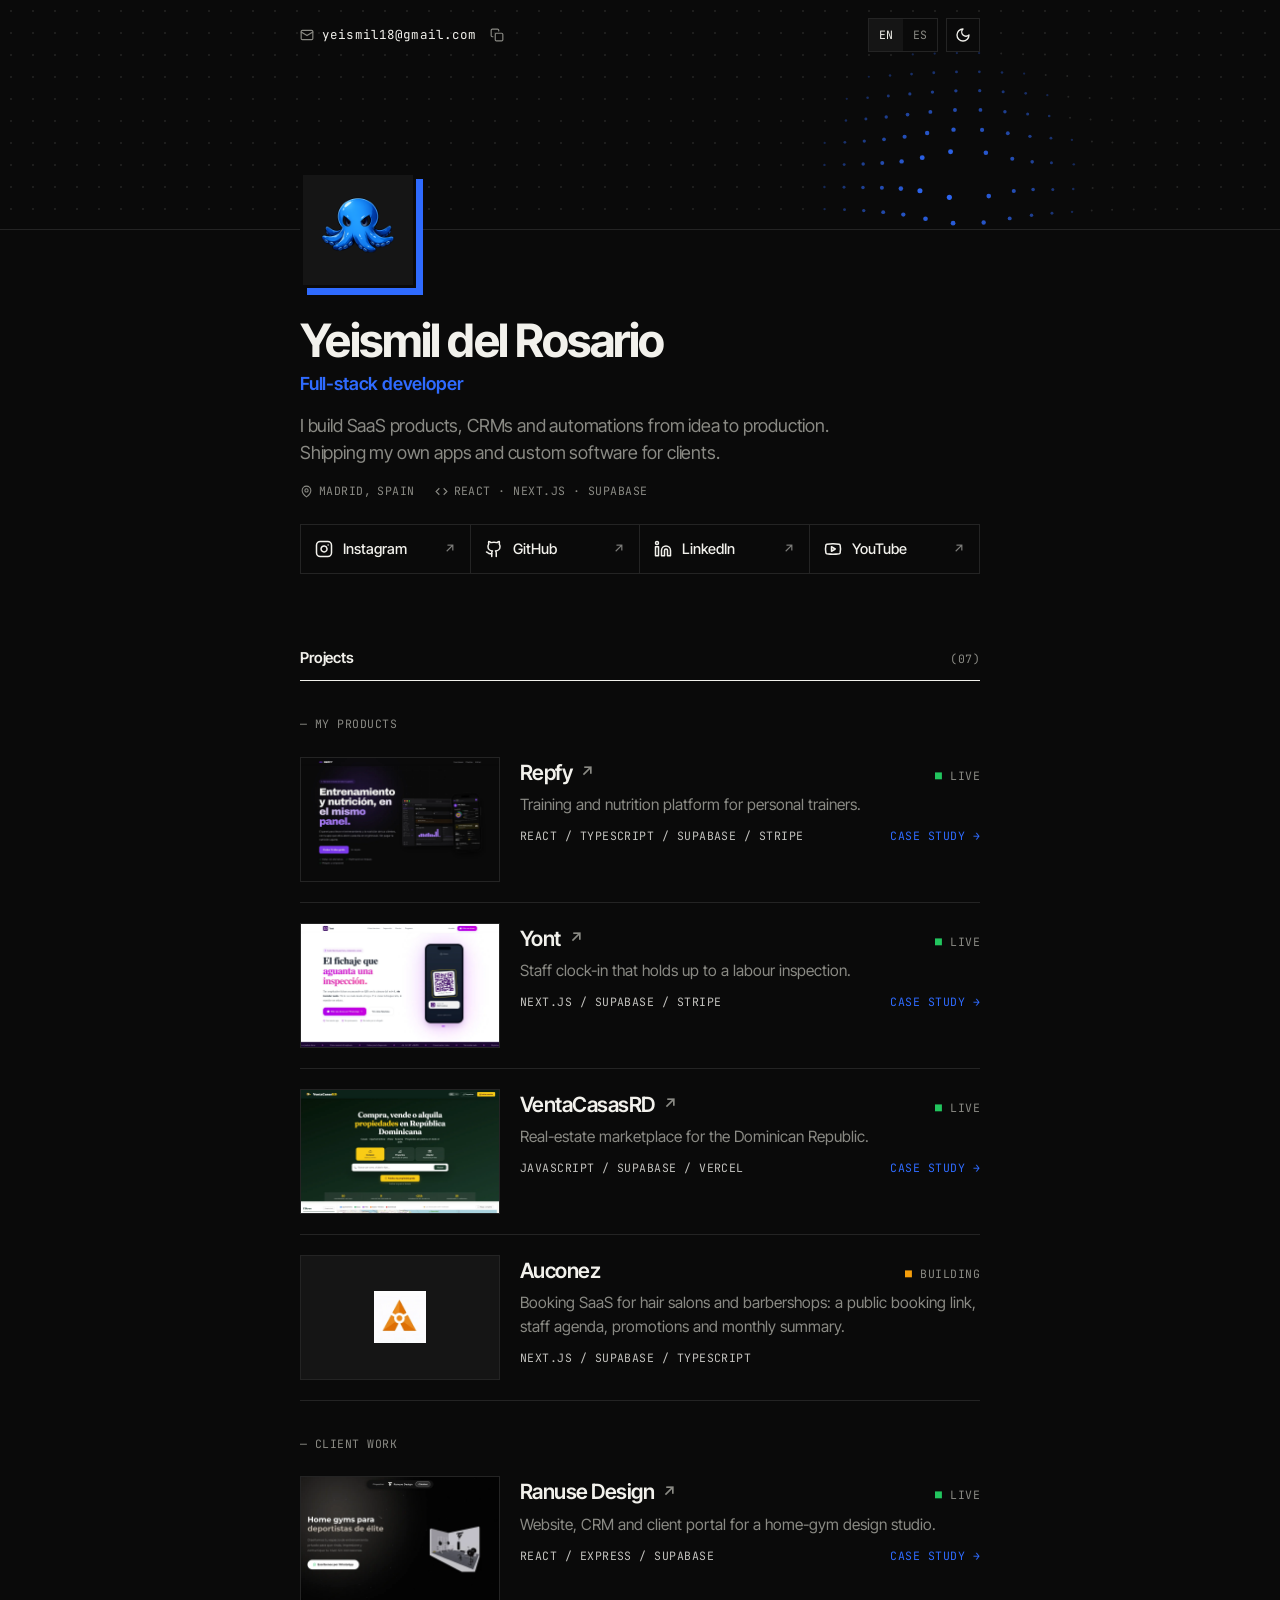
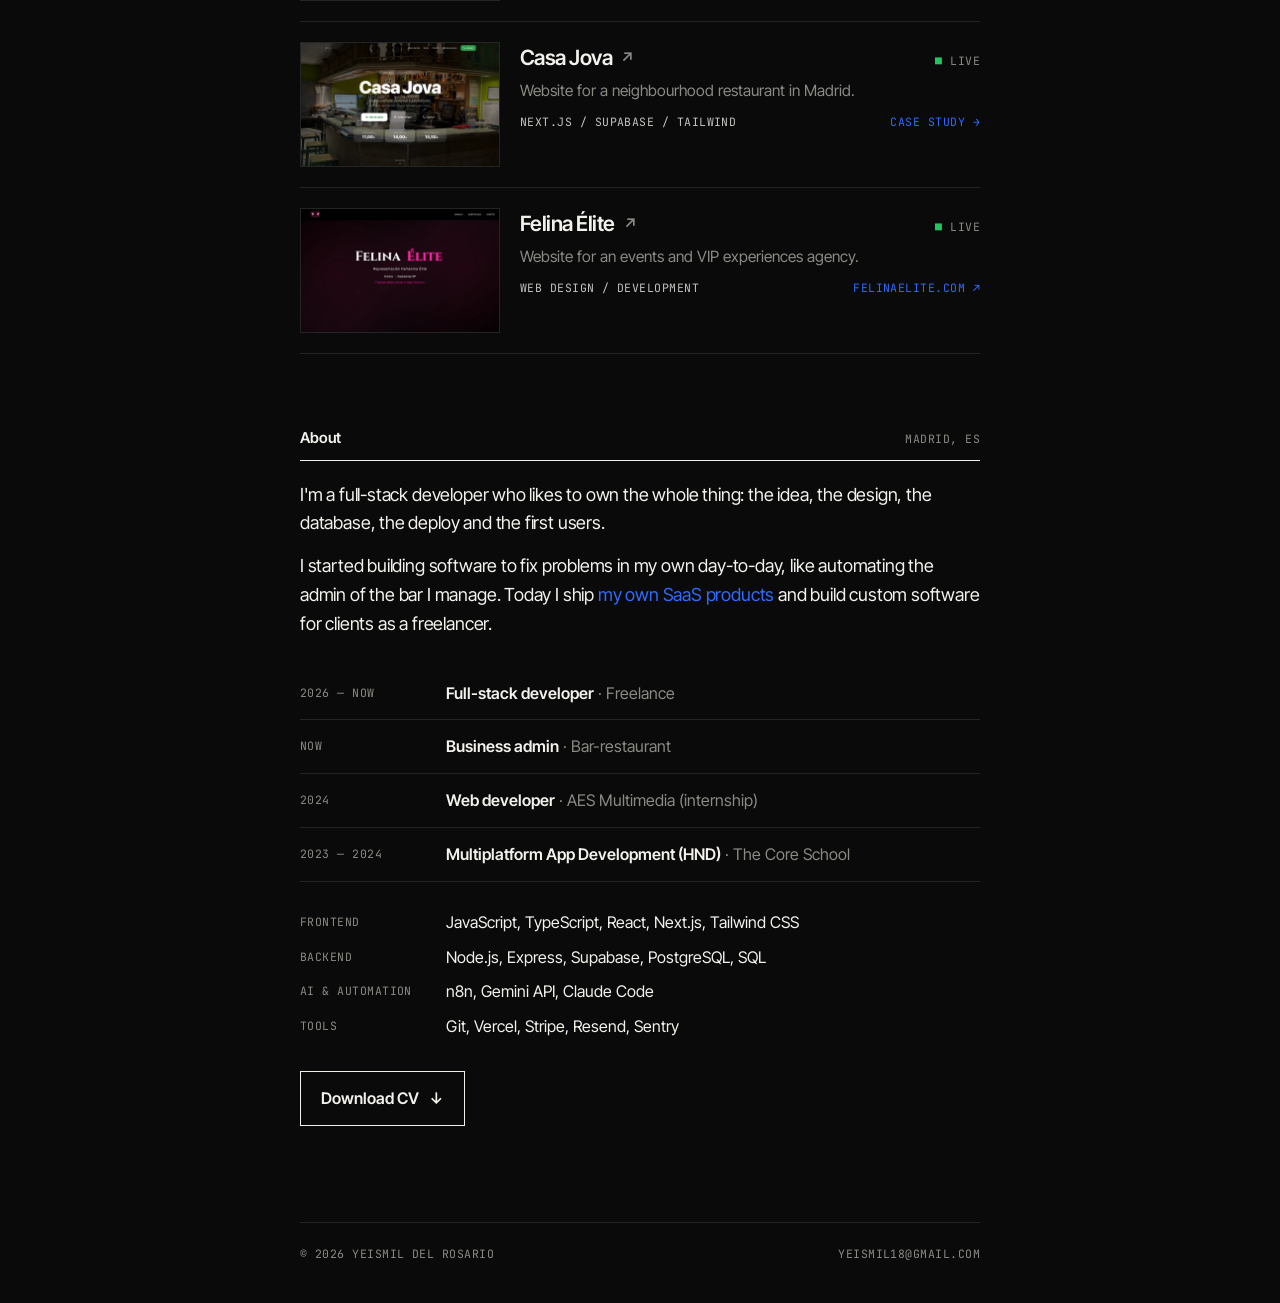
==== commit 939c6c32: "Nueva web portfolio: proyectos con case studies, EN/ES y modo claro/oscuro - Home con perfil, redes," ====
--- a/index.html
+++ b/index.html
@@ -1,162 +1,161 @@
 <!DOCTYPE html>
-<html lang="es">
+<html lang="en" data-theme="dark" data-lang="en" class="no-js">
+<head>
+<meta charset="UTF-8">
+<meta name="viewport" content="width=device-width, initial-scale=1.0">
+<title>Yeismil del Rosario — Full-stack developer</title>
+<meta name="description" content="Full-stack developer in Madrid. I build SaaS products, CRMs and automations from idea to production.">
+<meta name="author" content="Yeismil del Rosario">
+<link rel="canonical" href="https://yeismil.com/">
+<meta property="og:type" content="website">
+<meta property="og:title" content="Yeismil del Rosario — Full-stack developer">
+<meta property="og:description" content="Full-stack developer in Madrid. I build SaaS products, CRMs and automations from idea to production.">
+<meta property="og:url" content="https://yeismil.com/">
+<meta property="og:image" content="https://yeismil.com/assets/img/projects/repfy-hero.webp">
+<meta name="twitter:card" content="summary_large_image">
+<meta name="theme-color" content="#0a0a0a">
+<link rel="icon" href="/img/pulpo.png" type="image/png">
+<script>
+  (function () {
+    var d = document.documentElement; d.classList.remove('no-js');
+    try {
+      var t = localStorage.getItem('theme'); if (t) d.dataset.theme = t;
+      var l = localStorage.getItem('lang') || 'en';
+      d.dataset.lang = l; d.lang = l;
+    } catch (e) {}
+  })();
+</script>
+<link rel="preconnect" href="https://fonts.googleapis.com">
+<link rel="preconnect" href="https://fonts.gstatic.com" crossorigin>
+<link href="https://fonts.googleapis.com/css2?family=Inter+Tight:wght@400;500;600;700&family=JetBrains+Mono:wght@400;500&display=swap" rel="stylesheet">
+<link rel="stylesheet" href="/assets/site.css">
+</head>
+<body>
 
-<head>
-    <meta charset="UTF-8">
-    <meta name="viewport" content="width=device-width, initial-scale=1.0">
-    <meta name="description" content="YEISMIL — Creo SaaS para solucionar problemas. Lo construyo en público.">
-    <meta name="author" content="Yeismil">
+<header class="cover">
+  <canvas id="field" aria-hidden="true"></canvas>
+  <div class="wrap topbar">
+    <div class="mail mono"><svg viewBox="0 0 24 24" fill="none" stroke="currentColor" stroke-width="2" stroke-linecap="round" stroke-linejoin="round" aria-hidden="true"><rect x="2" y="4" width="20" height="16" rx="2"/><path d="m22 7-10 6L2 7"/></svg><a href="mailto:yeismil18@gmail.com">yeismil18@gmail.com</a><button class="copy" data-copy="yeismil18@gmail.com" aria-label="Copy email"><svg viewBox="0 0 24 24" width="14" height="14" fill="none" stroke="currentColor" stroke-width="2" stroke-linecap="round" stroke-linejoin="round" aria-hidden="true"><rect x="9" y="9" width="13" height="13" rx="2"/><path d="M5 15H4a2 2 0 0 1-2-2V4a2 2 0 0 1 2-2h9a2 2 0 0 1 2 2v1"/></svg></button></div>
+    <div class="controls">
+      <div class="lang mono" role="group" aria-label="Language"><button data-set-lang="en" aria-pressed="true">EN</button><button data-set-lang="es" aria-pressed="false">ES</button></div>
+      <button class="theme-btn" data-theme-toggle aria-label="Toggle dark / light mode"><svg class="moon" viewBox="0 0 24 24" fill="none" stroke="currentColor" stroke-width="2" stroke-linecap="round" stroke-linejoin="round" aria-hidden="true"><path d="M12 3a6 6 0 0 0 9 9 9 9 0 1 1-9-9Z"/></svg><svg class="sun" viewBox="0 0 24 24" fill="none" stroke="currentColor" stroke-width="2" stroke-linecap="round" stroke-linejoin="round" aria-hidden="true"><circle cx="12" cy="12" r="4"/><path d="M12 2v2M12 20v2M4.93 4.93l1.41 1.41M17.66 17.66l1.41 1.41M2 12h2M20 12h2M6.34 17.66l-1.41 1.41M19.07 4.93l-1.41 1.41"/></svg></button>
+    </div>
+  </div>
+</header>
 
-    <!-- Open Graph -->
-    <meta property="og:title" content="YEISMIL | Tech Builder">
-    <meta property="og:description" content="Creo SaaS para solucionar problemas. Lo construyo en público.">
-    <meta property="og:type" content="website">
+<main class="wrap">
+  <div class="profile">
+    <div class="avatar rv" data-stagger><img src="/img/pulpo.png" alt="Yeismil del Rosario" width="116" height="116" fetchpriority="high"></div>
+    <h1 class="name rv" data-stagger>Yeismil del Rosario</h1>
+    <div class="role rv" data-stagger><span lang="en">Full-stack developer</span><span lang="es">Desarrollador full-stack</span></div>
+    <p class="bio rv" data-stagger><span lang="en">I build SaaS products, CRMs and automations from idea to production.</span><span lang="es">Construyo productos SaaS, CRMs y automatizaciones desde la idea hasta producción.</span> <span><span lang="en">Shipping my own apps and custom software for clients.</span><span lang="es">Lanzo mis propias apps y desarrollo software a medida para clientes.</span></span></p>
+    <div class="facts mono rv" data-stagger>
+      <span><svg viewBox="0 0 24 24" fill="none" stroke="currentColor" stroke-width="2" aria-hidden="true"><path d="M20 10c0 6-8 12-8 12s-8-6-8-12a8 8 0 0 1 16 0Z"/><circle cx="12" cy="10" r="3"/></svg>Madrid, <span lang="en">Spain</span><span lang="es">España</span></span>
+      <span><svg viewBox="0 0 24 24" fill="none" stroke="currentColor" stroke-width="2" aria-hidden="true"><path d="m16 18 6-6-6-6M8 6l-6 6 6 6"/></svg>React · Next.js · Supabase</span>
+    </div>
+    <nav class="socials rv" data-stagger aria-label="Social links">
+      <a class="social" href="https://www.instagram.com/yeiismil" target="_blank" rel="noopener"><svg viewBox="0 0 24 24" fill="none" stroke="currentColor" stroke-width="2" stroke-linecap="round" stroke-linejoin="round" aria-hidden="true"><rect x="2" y="2" width="20" height="20" rx="5"/><path d="M16 11.37A4 4 0 1 1 12.63 8 4 4 0 0 1 16 11.37z"/><path d="M17.5 6.5h.01"/></svg><span>Instagram</span><span class="arr">↗</span></a>
+      <a class="social" href="https://github.com/ye1ss" target="_blank" rel="noopener"><svg viewBox="0 0 24 24" fill="none" stroke="currentColor" stroke-width="2" stroke-linecap="round" stroke-linejoin="round" aria-hidden="true"><path d="M15 22v-4a4.8 4.8 0 0 0-1-3.5c3 0 6-2 6-5.5.08-1.25-.27-2.48-1-3.5.28-1.15.28-2.35 0-3.5 0 0-1 0-3 1.5-2.64-.5-5.36-.5-8 0C6 2 5 2 5 2c-.3 1.15-.3 2.35 0 3.5A5.403 5.403 0 0 0 4 9c0 3.5 3 5.5 6 5.5-.39.49-.68 1.05-.85 1.65-.17.6-.22 1.23-.15 1.85v4"/><path d="M9 18c-4.51 2-5-2-7-2"/></svg><span>GitHub</span><span class="arr">↗</span></a>
+      <a class="social" href="https://www.linkedin.com/in/yeismildelrosario" target="_blank" rel="noopener"><svg viewBox="0 0 24 24" fill="none" stroke="currentColor" stroke-width="2" stroke-linecap="round" stroke-linejoin="round" aria-hidden="true"><path d="M16 8a6 6 0 0 1 6 6v7h-4v-7a2 2 0 0 0-2-2 2 2 0 0 0-2 2v7h-4v-7a6 6 0 0 1 6-6z"/><rect x="2" y="9" width="4" height="12"/><circle cx="4" cy="4" r="2"/></svg><span>LinkedIn</span><span class="arr">↗</span></a>
+      <a class="social" href="https://www.youtube.com/@yeiismil" target="_blank" rel="noopener"><svg viewBox="0 0 24 24" fill="none" stroke="currentColor" stroke-width="2" stroke-linecap="round" stroke-linejoin="round" aria-hidden="true"><path d="M2.5 17a24.12 24.12 0 0 1 0-10 2 2 0 0 1 1.4-1.4 49.56 49.56 0 0 1 16.2 0A2 2 0 0 1 21.5 7a24.12 24.12 0 0 1 0 10 2 2 0 0 1-1.4 1.4 49.55 49.55 0 0 1-16.2 0A2 2 0 0 1 2.5 17"/><path d="m10 15 5-3-5-3z"/></svg><span>YouTube</span><span class="arr">↗</span></a>
+    </nav>
+  </div>
 
-    <title>YEISMIL | Tech Builder</title>
+  <section id="projects">
+    <div class="sec-head rv"><h2><span lang="en">Projects</span><span lang="es">Proyectos</span></h2><span class="mono">(07)</span></div>
+    <div class="sub-head mono rv">— <span lang="en">My products</span><span lang="es">Mis productos</span></div>
+    
+    <a class="project rv" href="/projects/repfy/">
+      <div class="thumb"><img src="/assets/img/projects/repfy-hero.webp" alt="Repfy screenshot" width="1600" height="1000" fetchpriority="high" decoding="async" style="view-transition-name:shot-repfy"></div>
+      <div>
+        <div class="p-top"><span class="p-name">Repfy <span class="go">↗</span></span><span class="p-state mono live"><span lang="en">Live</span><span lang="es">En producción</span></span></div>
+        <p lang="en" class="p-desc">Training and nutrition platform for personal trainers.</p><p lang="es" class="p-desc">Plataforma de entrenamiento y nutrición para entrenadores personales.</p>
+        <div class="p-foot"><span class="p-stack mono">React / TypeScript / Supabase / Stripe</span><span class="p-more mono"><span lang="en">Case study →</span><span lang="es">Ver proyecto →</span></span></div>
+      </div>
+    </a>
+    <a class="project rv" href="/projects/yont/">
+      <div class="thumb"><img src="/assets/img/projects/yont-hero.webp" alt="Yont screenshot" width="1600" height="1000" fetchpriority="high" decoding="async" style="view-transition-name:shot-yont"></div>
+      <div>
+        <div class="p-top"><span class="p-name">Yont <span class="go">↗</span></span><span class="p-state mono live"><span lang="en">Live</span><span lang="es">En producción</span></span></div>
+        <p lang="en" class="p-desc">Staff clock-in that holds up to a labour inspection.</p><p lang="es" class="p-desc">El fichaje que aguanta una inspección de trabajo.</p>
+        <div class="p-foot"><span class="p-stack mono">Next.js / Supabase / Stripe</span><span class="p-more mono"><span lang="en">Case study →</span><span lang="es">Ver proyecto →</span></span></div>
+      </div>
+    </a>
+    <a class="project rv" href="/projects/ventacasasrd/">
+      <div class="thumb"><img src="/assets/img/projects/vcrd-hero.webp" alt="VentaCasasRD screenshot" width="1600" height="1000" loading="lazy" decoding="async" style="view-transition-name:shot-ventacasasrd"></div>
+      <div>
+        <div class="p-top"><span class="p-name">VentaCasasRD <span class="go">↗</span></span><span class="p-state mono live"><span lang="en">Live</span><span lang="es">En producción</span></span></div>
+        <p lang="en" class="p-desc">Real-estate marketplace for the Dominican Republic.</p><p lang="es" class="p-desc">Portal inmobiliario para República Dominicana.</p>
+        <div class="p-foot"><span class="p-stack mono">JavaScript / Supabase / Vercel</span><span class="p-more mono"><span lang="en">Case study →</span><span lang="es">Ver proyecto →</span></span></div>
+      </div>
+    </a>
+    <div class="project rv">
+      <div class="thumb logo"><img src="/assets/img/projects/auconez-logo.webp" alt="Auconez screenshot" width="240" height="240" loading="lazy" decoding="async"></div>
+      <div>
+        <div class="p-top"><span class="p-name">Auconez</span><span class="p-state mono building"><span lang="en">Building</span><span lang="es">En desarrollo</span></span></div>
+        <p lang="en" class="p-desc">Booking SaaS for hair salons and barbershops: a public booking link, staff agenda, promotions and monthly summary.</p><p lang="es" class="p-desc">SaaS de reservas para peluquerías y barberías: enlace público de citas, agenda del equipo, promociones y resumen del mes.</p>
+        <div class="p-foot"><span class="p-stack mono">Next.js / Supabase / TypeScript</span><span class="p-more mono"></span></div>
+      </div>
+    </div>
+    <div class="sub-head mono rv">— <span lang="en">Client work</span><span lang="es">Para clientes</span></div>
+    
+    <a class="project rv" href="/projects/ranuse/">
+      <div class="thumb"><img src="/assets/img/projects/ranuse-hero.webp" alt="Ranuse Design screenshot" width="1600" height="1000" loading="lazy" decoding="async" style="view-transition-name:shot-ranuse"></div>
+      <div>
+        <div class="p-top"><span class="p-name">Ranuse Design <span class="go">↗</span></span><span class="p-state mono live"><span lang="en">Live</span><span lang="es">En producción</span></span></div>
+        <p lang="en" class="p-desc">Website, CRM and client portal for a home-gym design studio.</p><p lang="es" class="p-desc">Web, CRM y portal de clientes para un estudio de diseño de home gyms.</p>
+        <div class="p-foot"><span class="p-stack mono">React / Express / Supabase</span><span class="p-more mono"><span lang="en">Case study →</span><span lang="es">Ver proyecto →</span></span></div>
+      </div>
+    </a>
+    <a class="project rv" href="/projects/casajova/">
+      <div class="thumb"><img src="/assets/img/projects/casajova-hero.webp" alt="Casa Jova screenshot" width="1600" height="1000" loading="lazy" decoding="async" style="view-transition-name:shot-casajova"></div>
+      <div>
+        <div class="p-top"><span class="p-name">Casa Jova <span class="go">↗</span></span><span class="p-state mono live"><span lang="en">Live</span><span lang="es">En producción</span></span></div>
+        <p lang="en" class="p-desc">Website for a neighbourhood restaurant in Madrid.</p><p lang="es" class="p-desc">Web para un bar-restaurante de barrio en Madrid.</p>
+        <div class="p-foot"><span class="p-stack mono">Next.js / Supabase / Tailwind</span><span class="p-more mono"><span lang="en">Case study →</span><span lang="es">Ver proyecto →</span></span></div>
+      </div>
+    </a>
+    <a class="project rv" href="https://felinaelite.com" target="_blank" rel="noopener">
+      <div class="thumb"><img src="/assets/img/projects/felina-hero.webp" alt="Felina Élite screenshot" width="1600" height="1000" loading="lazy" decoding="async"></div>
+      <div>
+        <div class="p-top"><span class="p-name">Felina Élite <span class="go">↗</span></span><span class="p-state mono live"><span lang="en">Live</span><span lang="es">En producción</span></span></div>
+        <p lang="en" class="p-desc">Website for an events and VIP experiences agency.</p><p lang="es" class="p-desc">Web para una agencia de eventos y experiencias VIP.</p>
+        <div class="p-foot"><span class="p-stack mono">Web design / Development</span><span class="p-more mono">felinaelite.com ↗</span></div>
+      </div>
+    </a>
+  </section>
 
-    <!-- Favicon -->
-    <link rel="icon" href="/img/pulpo.png" type="image/png" sizes="32x32">
-    <link rel="apple-touch-icon" href="/img/pulpo.png">
+  <section id="about">
+    <div class="sec-head rv"><h2><span lang="en">About</span><span lang="es">Sobre mí</span></h2><span class="mono">Madrid, ES</span></div>
+    <div class="about-text rv">
+      <p lang="en">I'm a full-stack developer who likes to own the whole thing: the idea, the design, the database, the deploy and the first users.</p><p lang="es">Soy desarrollador full-stack y me gusta encargarme de todo: la idea, el diseño, la base de datos, el despliegue y los primeros usuarios.</p>
+      <p lang="en">I started building software to fix problems in my own day-to-day, like automating the admin of the bar I manage. Today I ship <em>my own SaaS products</em> and build custom software for clients as a freelancer.</p>
+      <p lang="es">Empecé a programar para resolver problemas de mi propio día a día, como automatizar la administración del bar que gestiono. Hoy lanzo <em>mis propios productos SaaS</em> y desarrollo software a medida para clientes como freelance.</p>
+    </div>
 
-    <!-- Material Symbols -->
-    <link rel="stylesheet"
-        href="https://fonts.googleapis.com/css2?family=Material+Symbols+Outlined:opsz,wght,FILL,GRAD@20..48,100..700,0..1,-50..200">
+    <div class="timeline">
+      <div class="tl-row rv"><span class="mono">2026 — <span lang="en">Now</span><span lang="es">Hoy</span></span><div><b><span lang="en">Full-stack developer</span><span lang="es">Desarrollador full-stack</span></b> <span class="sub">· Freelance</span></div></div>
+      <div class="tl-row rv"><span class="mono"><span lang="en">Now</span><span lang="es">Hoy</span></span><div><b><span lang="en">Business admin</span><span lang="es">Responsable de administración</span></b> <span class="sub">· <span lang="en">Bar-restaurant</span><span lang="es">Bar-restaurante</span></span></div></div>
+      <div class="tl-row rv"><span class="mono">2024</span><div><b><span lang="en">Web developer</span><span lang="es">Desarrollador web</span></b> <span class="sub">· AES Multimedia (<span lang="en">internship</span><span lang="es">prácticas</span>)</span></div></div>
+      <div class="tl-row rv"><span class="mono">2023 — 2024</span><div><b><span lang="en">Multiplatform App Development (HND)</span><span lang="es">CFGS Desarrollo de Aplicaciones Multiplataforma</span></b> <span class="sub">· The Core School</span></div></div>
+    </div>
 
-    <!-- Styles -->
-    <link rel="stylesheet" href="styles.css">
-</head>
+    <div class="kv rv">
+      <span class="mono">Frontend</span><div>JavaScript, TypeScript, React, Next.js, Tailwind CSS</div>
+      <span class="mono">Backend</span><div>Node.js, Express, Supabase, PostgreSQL, SQL</div>
+      <span class="mono"><span lang="en">AI &amp; automation</span><span lang="es">IA y automatización</span></span><div>n8n, Gemini API, Claude Code</div>
+      <span class="mono"><span lang="en">Tools</span><span lang="es">Herramientas</span></span><div>Git, Vercel, Stripe, Resend, Sentry</div>
+    </div>
 
-<body>
-    <!-- Custom Cursor -->
-    <div class="cursor" id="cursor"></div>
+    <a class="btn rv" href="/cv/Yeismil-del-Rosario-CV.pdf" download><span><span lang="en">Download CV</span><span lang="es">Descargar CV</span></span><span>↓</span></a>
+  </section>
 
-    <!-- Navigation -->
-    <header class="site-nav">
-        <div class="container">
-            <a href="/" class="nav-logo">YEISMIL</a>
-            <nav class="nav-links">
-                <a href="/" class="nav-link active">Inicio</a>
-                <a href="/recursos.html" class="nav-link">Recursos</a>
-            </nav>
-        </div>
-    </header>
+  <footer class="site-foot mono">
+    <span>© 2026 Yeismil del Rosario</span>
+    <a href="mailto:yeismil18@gmail.com">yeismil18@gmail.com</a>
+  </footer>
+</main>
 
-    <main>
-        <!-- ==========================================
-             HERO
-             ========================================== -->
-        <section class="hero">
-            <div class="container">
-                <img src="/img/pulpo.png" alt="Yeismil"
-                    style="width: 56px; height: 56px; object-fit: contain; margin-bottom: 1rem;">
-                <h1 class="title-outline">YEISMIL</h1>
-                <p class="hero-subtitle">
-                    Creo SaaS para solucionar problemas.<br>
-                </p>
-                <div class="social-links">
-                    <a href="https://www.tiktok.com/@yeiismil" class="social-link" target="_blank"
-                        rel="noopener">TikTok</a>
-                    <a href="https://www.instagram.com/yeiismil" class="social-link" target="_blank"
-                        rel="noopener">Instagram</a>
-                    <a href="https://www.linkedin.com/in/yeismildelrosario/" class="social-link" target="_blank"
-                        rel="noopener">LinkedIn</a>
-                </div>
-            </div>
-        </section>
-
-        <!-- ==========================================
-             PROYECTOS
-             ========================================== -->
-        <section class="projects-section">
-            <div class="container">
-                <header class="section-header">
-                    <span class="section-tag">
-                        <span class="material-symbols-outlined" style="font-size: 14px;">rocket_launch</span>
-                        Proyectos
-                    </span>
-                    <h2 class="section-title">LO QUE<br>CONSTRUYO</h2>
-                </header>
-
-                <div class="projects-grid">
-
-                    <!-- PROYECTO 1: Auconez -->
-                    <a href="https://auconez.com" class="project-card" target="_blank" rel="noopener">
-                        <span class="project-number">01 — ACTIVO</span>
-                        <h3 class="project-name">AUCONEZ</h3>
-                        <p class="project-desc">
-                            Los clientes de tu local reservan cita por WhatsApp.
-                            Tú lo ves en Google Calendar y en un dashboard.
-                            Sin apps extra, sin caos.
-                        </p>
-                        <span class="project-url">auconez.com</span>
-                    </a>
-
-                    <!-- AÑADIR MÁS PROYECTOS AQUÍ — copia el bloque de arriba -->
-
-                </div>
-            </div>
-        </section>
-    </main>
-
-    <!-- ==========================================
-         FOOTER
-         ========================================== -->
-    <footer class="footer" id="contacto">
-        <div class="container">
-            <div class="footer-content">
-                <div>
-                    <img src="/img/pulpo.png" alt="Yeismil"
-                        style="width: 64px; height: 64px; object-fit: contain; margin-bottom: 0.75rem;">
-                    <p class="footer-brand">YEISMIL</p>
-                    <p class="footer-tagline">Tech Builder • Construyo en público</p>
-                </div>
-                <div>
-                    <p class="footer-title">Contacto</p>
-                    <div class="footer-links">
-                        <a href="mailto:hola@yeismil.com" class="footer-link">hola@yeismil.com</a>
-                        <a href="https://www.tiktok.com/@yeismil" target="_blank" rel="noopener"
-                            class="footer-link">TikTok</a>
-                        <a href="https://www.instagram.com/yeiismil" target="_blank" rel="noopener"
-                            class="footer-link">Instagram</a>
-                        <a href="https://www.linkedin.com/in/yeismildelrosario/" target="_blank" rel="noopener"
-                            class="footer-link">LinkedIn</a>
-                    </div>
-                </div>
-                <div>
-                    <p class="footer-title">Páginas</p>
-                    <div class="footer-links">
-                        <a href="/" class="footer-link">Inicio</a>
-                        <a href="/recursos.html" class="footer-link">Recursos gratuitos</a>
-                    </div>
-                </div>
-            </div>
-            <div class="footer-bottom">
-                <p class="footer-copyright">© 2026 Yeismil.</p>
-                <div class="footer-legal">
-                    <a href="/aviso-legal.html">Aviso Legal</a>
-                    <a href="/privacidad.html">Política de Privacidad</a>
-                    <a href="/cookies.html">Cookies</a>
-                </div>
-            </div>
-        </div>
-    </footer>
-
-    <div class="toast" id="toast"></div>
-
-    <script>
-        // Custom Cursor
-        const cursor = document.getElementById('cursor');
-        if (window.matchMedia('(hover: hover)').matches && cursor) {
-            document.addEventListener('mousemove', (e) => {
-                cursor.style.left = e.clientX + 'px';
-                cursor.style.top = e.clientY + 'px';
-            });
-            document.querySelectorAll('a, button, .social-link, .project-card').forEach(el => {
-                el.addEventListener('mouseenter', () => cursor.classList.add('hover'));
-                el.addEventListener('mouseleave', () => cursor.classList.remove('hover'));
-            });
-        }
-    </script>
+<script src="/assets/site.js" defer></script>
 </body>
-
-</html>+</html>
--- a/assets/site.css
+++ b/assets/site.css
@@ -0,0 +1,237 @@
+/* =========================================================
+   yeismil.com — shared styles
+   ========================================================= */
+
+:root, [data-theme="dark"] {
+  --bg: #0a0a0a; --fg: #f2f1ec; --muted: #8a8a84; --faint: #151515; --line: #242424; --accent: #2f6bff;
+  color-scheme: dark;
+}
+[data-theme="light"] {
+  --bg: #f4f3ee; --fg: #0a0a0a; --muted: #67675f; --faint: #e9e7df; --line: #d9d7ce; --accent: #0050ff;
+  color-scheme: light;
+}
+
+/* language switching: content is written twice, only one is shown */
+html[data-lang="en"] [lang="es"]:not(html),
+html[data-lang="es"] [lang="en"]:not(html) { display: none !important; }
+
+* { box-sizing: border-box; margin: 0; padding: 0; }
+html { background: var(--bg); -webkit-text-size-adjust: 100%; }
+body {
+  background: var(--bg); color: var(--fg);
+  font-family: 'Inter Tight', system-ui, sans-serif; font-size: 16px; line-height: 1.55;
+  -webkit-font-smoothing: antialiased; overflow-x: hidden;
+}
+a { color: inherit; text-decoration: none; }
+img { display: block; max-width: 100%; height: auto; }
+button { font: inherit; color: inherit; background: none; border: 0; cursor: pointer; }
+::selection { background: var(--accent); color: #fff; }
+:focus-visible { outline: 2px solid var(--accent); outline-offset: 3px; }
+
+.mono { font-family: 'JetBrains Mono', ui-monospace, monospace; font-size: 11.5px; letter-spacing: .04em; text-transform: uppercase; }
+.wrap { max-width: 720px; margin: 0 auto; padding: 0 20px; }
+.muted { color: var(--muted); }
+
+/* page transitions between home and project pages */
+@view-transition { navigation: auto; }
+::view-transition-old(root), ::view-transition-new(root) { animation-duration: .35s; }
+
+/* ---------- Top bar ---------- */
+.topbar { display: flex; justify-content: space-between; align-items: center; gap: 12px; }
+.mail { display: inline-flex; align-items: center; gap: 8px; pointer-events: auto; color: var(--fg); min-width: 0; }
+.mail a { overflow: hidden; text-overflow: ellipsis; white-space: nowrap; text-transform: none; letter-spacing: .01em; font-size: 12.5px; transition: color .2s; }
+.mail a:hover { color: var(--accent); }
+.mail svg { width: 14px; height: 14px; flex-shrink: 0; color: var(--muted); }
+.copy { position: relative; width: 26px; height: 26px; display: grid; place-items: center; color: var(--muted); transition: color .2s; }
+.copy:hover { color: var(--fg); }
+.copy::after { content: attr(data-done); position: absolute; left: 100%; margin-left: 6px; font: 500 10.5px 'JetBrains Mono', monospace; text-transform: uppercase; color: var(--accent); white-space: nowrap; opacity: 0; transform: translateX(-4px); transition: opacity .2s, transform .2s; }
+.copy.done::after { opacity: 1; transform: none; }
+
+.controls { display: flex; gap: 8px; pointer-events: auto; flex-shrink: 0; }
+.lang { display: flex; border: 1px solid var(--line); background: var(--bg); height: 34px; }
+.lang button { padding: 0 10px; color: var(--muted); transition: color .2s, background .2s; }
+.lang button[aria-pressed="true"] { color: var(--fg); background: var(--faint); }
+.theme-btn { width: 34px; height: 34px; display: grid; place-items: center; background: var(--bg); border: 1px solid var(--line); transition: border-color .2s; }
+.theme-btn:hover, .lang:hover { border-color: var(--accent); }
+.theme-btn svg { width: 16px; height: 16px; }
+[data-theme="dark"] .sun, [data-theme="light"] .moon { display: none; }
+
+/* ---------- Cover ---------- */
+.cover { position: relative; height: 230px; border-bottom: 1px solid var(--line); overflow: hidden; contain: strict; }
+#field { position: absolute; inset: 0; width: 100%; height: 100%; }
+.cover .topbar { position: absolute; top: 18px; left: 0; right: 0; pointer-events: none; }
+
+/* ---------- Profile ---------- */
+.profile { position: relative; margin-top: -58px; }
+.avatar { position: relative; width: 116px; height: 116px; }
+.avatar::before { content: ""; position: absolute; inset: 0; background: var(--accent); transform: translate(7px, 7px); }
+.avatar img { position: relative; width: 100%; height: 100%; object-fit: cover; background: var(--faint); border: 3px solid var(--bg); }
+h1.name { font-size: clamp(34px, 7vw, 46px); font-weight: 700; letter-spacing: -.035em; line-height: 1.05; margin-top: 28px; }
+.role { color: var(--accent); font-weight: 600; font-size: 18px; margin-top: 6px; letter-spacing: -.01em; }
+.bio { margin-top: 14px; font-size: 18px; line-height: 1.5; max-width: 56ch; letter-spacing: -.01em; }
+.bio span { color: var(--muted); }
+.facts { display: flex; flex-wrap: wrap; gap: 6px 20px; margin-top: 16px; color: var(--muted); }
+.facts span { display: inline-flex; align-items: center; gap: 6px; }
+.facts svg { width: 13px; height: 13px; }
+
+.socials { display: grid; grid-template-columns: repeat(4, 1fr); margin-top: 24px; border: 1px solid var(--line); }
+.social { display: flex; align-items: center; gap: 10px; padding: 13px 14px; border-right: 1px solid var(--line); position: relative; overflow: hidden; transition: color .25s; }
+.social:last-child { border-right: 0; }
+.social::before { content: ""; position: absolute; inset: 0; background: var(--accent); transform: translateY(101%); transition: transform .3s cubic-bezier(.7,0,.2,1); }
+.social:hover { color: #fff; }
+.social:hover::before { transform: translateY(0); }
+.social svg, .social span { position: relative; }
+.social svg { width: 18px; height: 18px; flex-shrink: 0; }
+.social span { font-weight: 500; font-size: 14.5px; }
+.social .arr { margin-left: auto; opacity: .5; font-size: 13px; }
+
+/* ---------- Sections ---------- */
+section { margin-top: 72px; }
+.sec-head { display: flex; justify-content: space-between; align-items: baseline; border-bottom: 1px solid var(--fg); padding-bottom: 10px; margin-bottom: 4px; }
+.sec-head h2 { font-size: 15px; font-weight: 600; letter-spacing: -.01em; }
+.sec-head .mono { color: var(--muted); }
+.sub-head { color: var(--muted); margin: 34px 0 4px; }
+
+/* ---------- Project rows ---------- */
+.project { display: grid; grid-template-columns: 200px 1fr; gap: 20px; padding: 20px 0; border-bottom: 1px solid var(--line); }
+.thumb { aspect-ratio: 16 / 10; background: var(--faint); border: 1px solid var(--line); overflow: hidden; position: relative; }
+.thumb img { width: 100%; height: 100%; object-fit: cover; object-position: top center; transition: transform .6s cubic-bezier(.2,.8,.1,1); }
+.thumb.logo { display: grid; place-items: center; }
+.thumb.logo img { width: 26%; height: auto; object-fit: contain; }
+.thumb::after { content: ""; position: absolute; inset: 0; border: 2px solid var(--accent); opacity: 0; transition: opacity .25s; }
+a.project:hover .thumb img { transform: scale(1.04); }
+a.project:hover .thumb::after { opacity: 1; }
+.p-top { display: flex; justify-content: space-between; align-items: baseline; gap: 12px; }
+.p-name { font-size: 21px; font-weight: 600; letter-spacing: -.025em; display: inline-flex; align-items: center; gap: 8px; }
+.p-name .go { font-size: 16px; color: var(--muted); transition: transform .25s, color .25s; }
+a.project:hover .p-name .go { transform: translate(3px, -3px); color: var(--accent); }
+.p-state { color: var(--muted); white-space: nowrap; }
+.p-state::before { content: "■ "; color: #22c55e; }
+.p-state.building::before { color: #f59e0b; }
+.p-desc { color: var(--muted); margin-top: 4px; font-size: 15.5px; }
+.p-foot { display: flex; justify-content: space-between; align-items: baseline; gap: 12px; margin-top: 10px; }
+.p-stack { opacity: .8; }
+.p-more { color: var(--accent); white-space: nowrap; }
+
+/* ---------- About ---------- */
+.about-text { font-size: 18px; line-height: 1.6; letter-spacing: -.01em; margin-top: 20px; }
+.about-text p + p { margin-top: 14px; }
+.about-text em { font-style: normal; color: var(--accent); }
+.timeline { margin-top: 28px; }
+.tl-row { display: grid; grid-template-columns: 130px 1fr; gap: 16px; padding: 14px 0; border-bottom: 1px solid var(--line); }
+.tl-row .mono { color: var(--muted); padding-top: 3px; }
+.tl-row b { font-weight: 600; }
+.tl-row .sub { color: var(--muted); }
+.kv { margin-top: 28px; display: grid; grid-template-columns: 130px 1fr; gap: 10px 16px; }
+.kv .mono { color: var(--muted); padding-top: 3px; }
+.btn { display: inline-flex; align-items: center; gap: 10px; margin-top: 32px; padding: 14px 20px; border: 1px solid var(--fg); font-weight: 600; position: relative; overflow: hidden; transition: color .25s, border-color .25s; }
+.btn::before { content: ""; position: absolute; inset: 0; background: var(--accent); transform: translateX(-101%); transition: transform .35s cubic-bezier(.7,0,.2,1); }
+.btn:hover { color: #fff; border-color: var(--accent); }
+.btn:hover::before { transform: translateX(0); }
+.btn > * { position: relative; }
+
+footer.site-foot { margin: 96px 0 0; padding: 22px 0 40px; border-top: 1px solid var(--line); display: flex; justify-content: space-between; color: var(--muted); gap: 12px; flex-wrap: wrap; }
+footer.site-foot a:hover { color: var(--accent); }
+
+/* =========================================================
+   Case study pages
+   ========================================================= */
+.cs-bar { position: sticky; top: 0; z-index: 10; background: color-mix(in srgb, var(--bg) 88%, transparent); backdrop-filter: blur(10px); -webkit-backdrop-filter: blur(10px); border-bottom: 1px solid var(--line); }
+.cs-bar .topbar { height: 60px; }
+.back { display: inline-flex; align-items: center; gap: 8px; color: var(--muted); transition: color .2s; }
+.back:hover { color: var(--fg); }
+.back span { transition: transform .2s; }
+.back:hover span { transform: translateX(-3px); }
+
+.cs-head { padding-top: 56px; }
+.cs-kicker { color: var(--muted); display: flex; gap: 14px; flex-wrap: wrap; }
+.cs-kicker .p-state { color: var(--fg); }
+.cs-title { font-size: clamp(44px, 10vw, 76px); font-weight: 700; letter-spacing: -.045em; line-height: .95; margin-top: 18px; }
+.cs-tagline { font-size: clamp(20px, 3.4vw, 24px); font-weight: 500; letter-spacing: -.02em; line-height: 1.3; margin-top: 14px; color: var(--accent); }
+.cs-summary { font-size: 18px; line-height: 1.6; margin-top: 16px; color: var(--fg); letter-spacing: -.01em; }
+.cs-visit { margin-top: 26px; }
+
+.cs-hero { margin: 44px auto 0; max-width: 1040px; padding: 0 20px; }
+.cs-hero img { width: 100%; border: 1px solid var(--line); background: var(--faint); }
+
+.cs-meta { display: grid; grid-template-columns: repeat(3, 1fr); border-top: 1px solid var(--line); border-bottom: 1px solid var(--line); margin-top: 44px; }
+.cs-meta > div { padding: 16px 16px 16px 0; }
+.cs-meta > div + div { padding-left: 16px; border-left: 1px solid var(--line); }
+.cs-meta .mono { color: var(--muted); display: block; margin-bottom: 6px; }
+.cs-meta p { font-size: 15px; line-height: 1.45; }
+
+.metrics { display: grid; grid-template-columns: repeat(4, 1fr); margin-top: 48px; border-top: 1px solid var(--fg); }
+.metric { padding: 18px 12px 0 0; }
+.metric b { display: block; font-size: clamp(26px, 5vw, 38px); font-weight: 700; letter-spacing: -.04em; line-height: 1; }
+.metric span { display: block; color: var(--muted); margin-top: 8px; line-height: 1.5; }
+
+.cs-section { margin-top: 64px; }
+.cs-section > h2 { font-size: 15px; font-weight: 600; letter-spacing: -.01em; border-bottom: 1px solid var(--fg); padding-bottom: 10px; display: flex; justify-content: space-between; }
+.cs-section > h2 .mono { color: var(--muted); font-weight: 400; }
+.cs-list { list-style: none; margin-top: 8px; }
+.cs-list li { position: relative; padding: 12px 0 12px 22px; border-bottom: 1px solid var(--line); font-size: 17px; line-height: 1.55; }
+.cs-list li::before { content: "—"; position: absolute; left: 0; color: var(--accent); }
+.steps { counter-reset: step; }
+.step { display: grid; grid-template-columns: 48px 1fr; gap: 8px; padding: 18px 0; border-bottom: 1px solid var(--line); }
+.step::before { counter-increment: step; content: counter(step, decimal-leading-zero); font: 500 11.5px 'JetBrains Mono', monospace; color: var(--accent); padding-top: 5px; }
+.step h3 { font-size: 17.5px; font-weight: 600; letter-spacing: -.02em; }
+.step p { color: var(--muted); margin-top: 4px; font-size: 16px; }
+.stack-line { margin-top: 18px; line-height: 2; }
+.stack-line span { white-space: nowrap; }
+.stack-line span + span::before { content: " / "; color: var(--muted); }
+.cs-note { margin-top: 20px; padding: 16px 0 16px 18px; border-left: 2px solid var(--accent); font-size: 16px; color: var(--fg); }
+
+.gallery { margin: 64px auto 0; max-width: 1040px; padding: 0 20px; display: grid; grid-template-columns: repeat(6, 1fr); gap: 16px; }
+.gallery figure { grid-column: span 6; }
+.gallery figure.mobile { grid-column: span 2; }
+.gallery figure.half { grid-column: span 3; }
+.gallery img { width: 100%; border: 1px solid var(--line); background: var(--faint); }
+.gallery figcaption { color: var(--muted); margin-top: 10px; }
+
+.next { display: block; margin-top: 80px; border-top: 1px solid var(--line); border-bottom: 1px solid var(--line); padding: 28px 0; }
+.next .mono { color: var(--muted); }
+.next b { display: flex; justify-content: space-between; align-items: baseline; font-size: clamp(30px, 7vw, 52px); font-weight: 700; letter-spacing: -.04em; margin-top: 6px; transition: color .25s; }
+.next b span { transition: transform .3s; }
+.next:hover b { color: var(--accent); }
+.next:hover b span { transform: translateX(6px); }
+
+/* ---------- Reveal ---------- */
+.rv { opacity: 0; transform: translateY(14px); transition: opacity .7s cubic-bezier(.2,.8,.1,1), transform .7s cubic-bezier(.2,.8,.1,1); }
+.rv.in { opacity: 1; transform: none; }
+html.no-js .rv { opacity: 1; transform: none; }
+
+@media (prefers-reduced-motion: reduce) {
+  .rv { opacity: 1; transform: none; transition: none; }
+  @view-transition { navigation: none; }
+  * { transition-duration: 0s !important; }
+}
+
+/* ---------- Mobile ---------- */
+@media (max-width: 640px) {
+  .wrap { padding: 0 16px; }
+  .cover { height: 180px; }
+  .profile { margin-top: -48px; }
+  .avatar { width: 96px; height: 96px; }
+  .bio, .about-text, .cs-summary { font-size: 17px; }
+  .socials { grid-template-columns: 1fr 1fr; }
+  .social:nth-child(2) { border-right: 0; }
+  .social:nth-child(-n+2) { border-bottom: 1px solid var(--line); }
+  .project { grid-template-columns: 1fr; gap: 14px; }
+  .thumb.logo { aspect-ratio: 16 / 7; }
+  .tl-row, .kv { grid-template-columns: 1fr; gap: 2px; }
+  .kv .mono { margin-top: 10px; }
+  section { margin-top: 56px; }
+  .mail a { font-size: 12px; }
+  .lang button { padding: 0 8px; }
+
+  .cs-head { padding-top: 40px; }
+  .cs-hero, .gallery { padding: 0 16px; }
+  .cs-meta { grid-template-columns: 1fr; }
+  .cs-meta > div { padding: 14px 0; }
+  .cs-meta > div + div { padding-left: 0; border-left: 0; border-top: 1px solid var(--line); }
+  .metrics { grid-template-columns: 1fr 1fr; row-gap: 20px; }
+  .gallery { gap: 12px; }
+  .gallery figure.half { grid-column: span 6; }
+  .gallery figure.mobile { grid-column: span 3; }
+  .step { grid-template-columns: 36px 1fr; }
+}
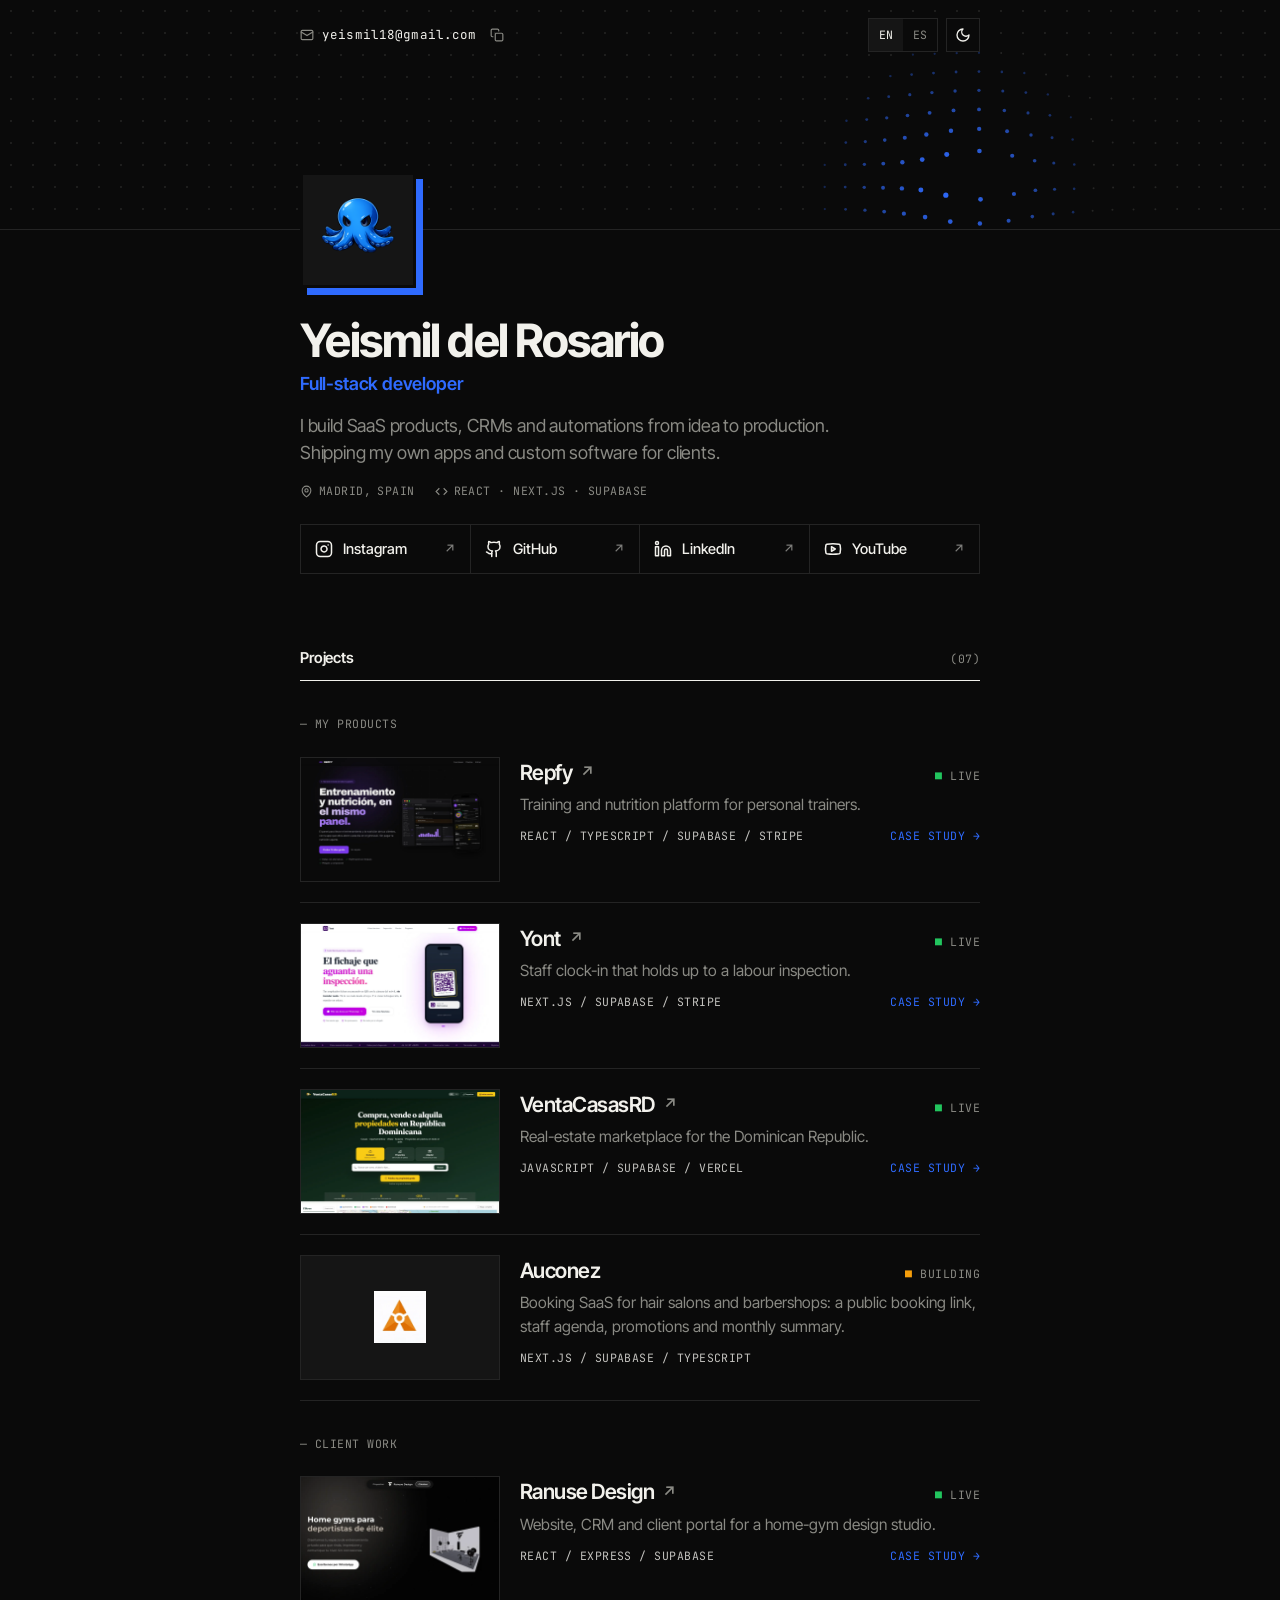
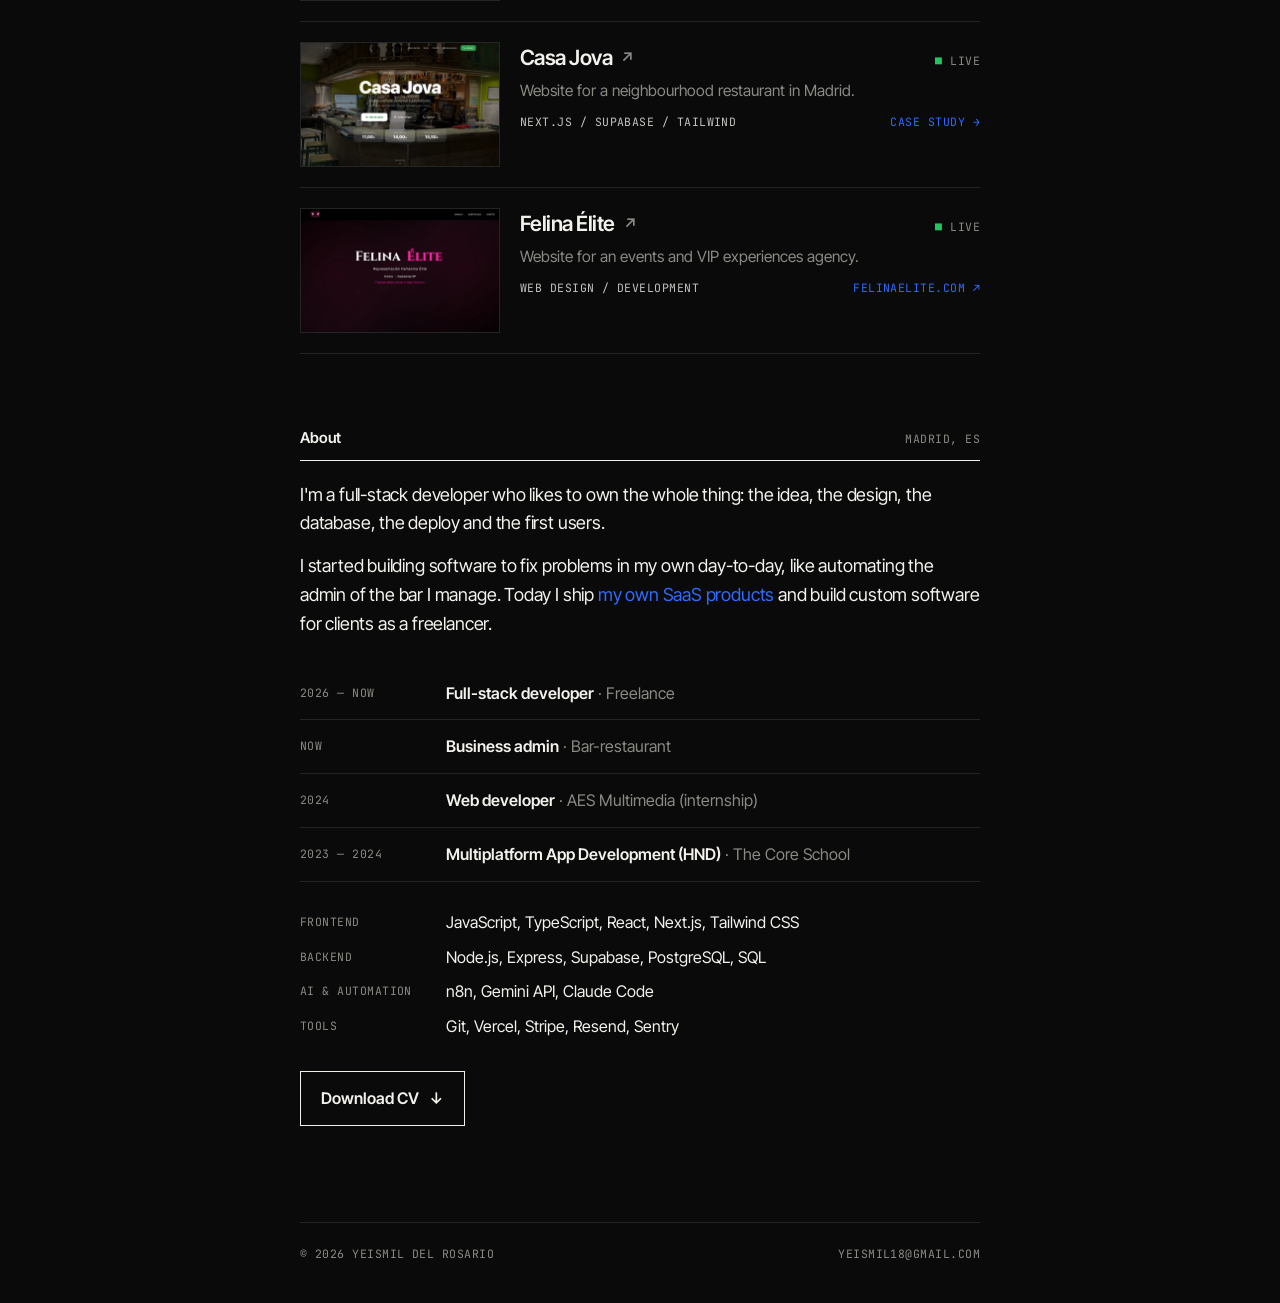
==== commit 8279486b: "Canonical y og:url apuntan a www.yeismil.com Co-Authored-By: Claude Opus 5.5 <noreply@anthropic.com>" ====
--- a/index.html
+++ b/index.html
@@ -6,12 +6,12 @@
 <title>Yeismil del Rosario — Full-stack developer</title>
 <meta name="description" content="Full-stack developer in Madrid. I build SaaS products, CRMs and automations from idea to production.">
 <meta name="author" content="Yeismil del Rosario">
-<link rel="canonical" href="https://yeismil.com/">
+<link rel="canonical" href="https://www.yeismil.com/">
 <meta property="og:type" content="website">
 <meta property="og:title" content="Yeismil del Rosario — Full-stack developer">
 <meta property="og:description" content="Full-stack developer in Madrid. I build SaaS products, CRMs and automations from idea to production.">
-<meta property="og:url" content="https://yeismil.com/">
-<meta property="og:image" content="https://yeismil.com/assets/img/projects/repfy-hero.webp">
+<meta property="og:url" content="https://www.yeismil.com/">
+<meta property="og:image" content="https://www.yeismil.com/assets/img/projects/repfy-hero.webp">
 <meta name="twitter:card" content="summary_large_image">
 <meta name="theme-color" content="#0a0a0a">
 <link rel="icon" href="/img/pulpo.png" type="image/png">
